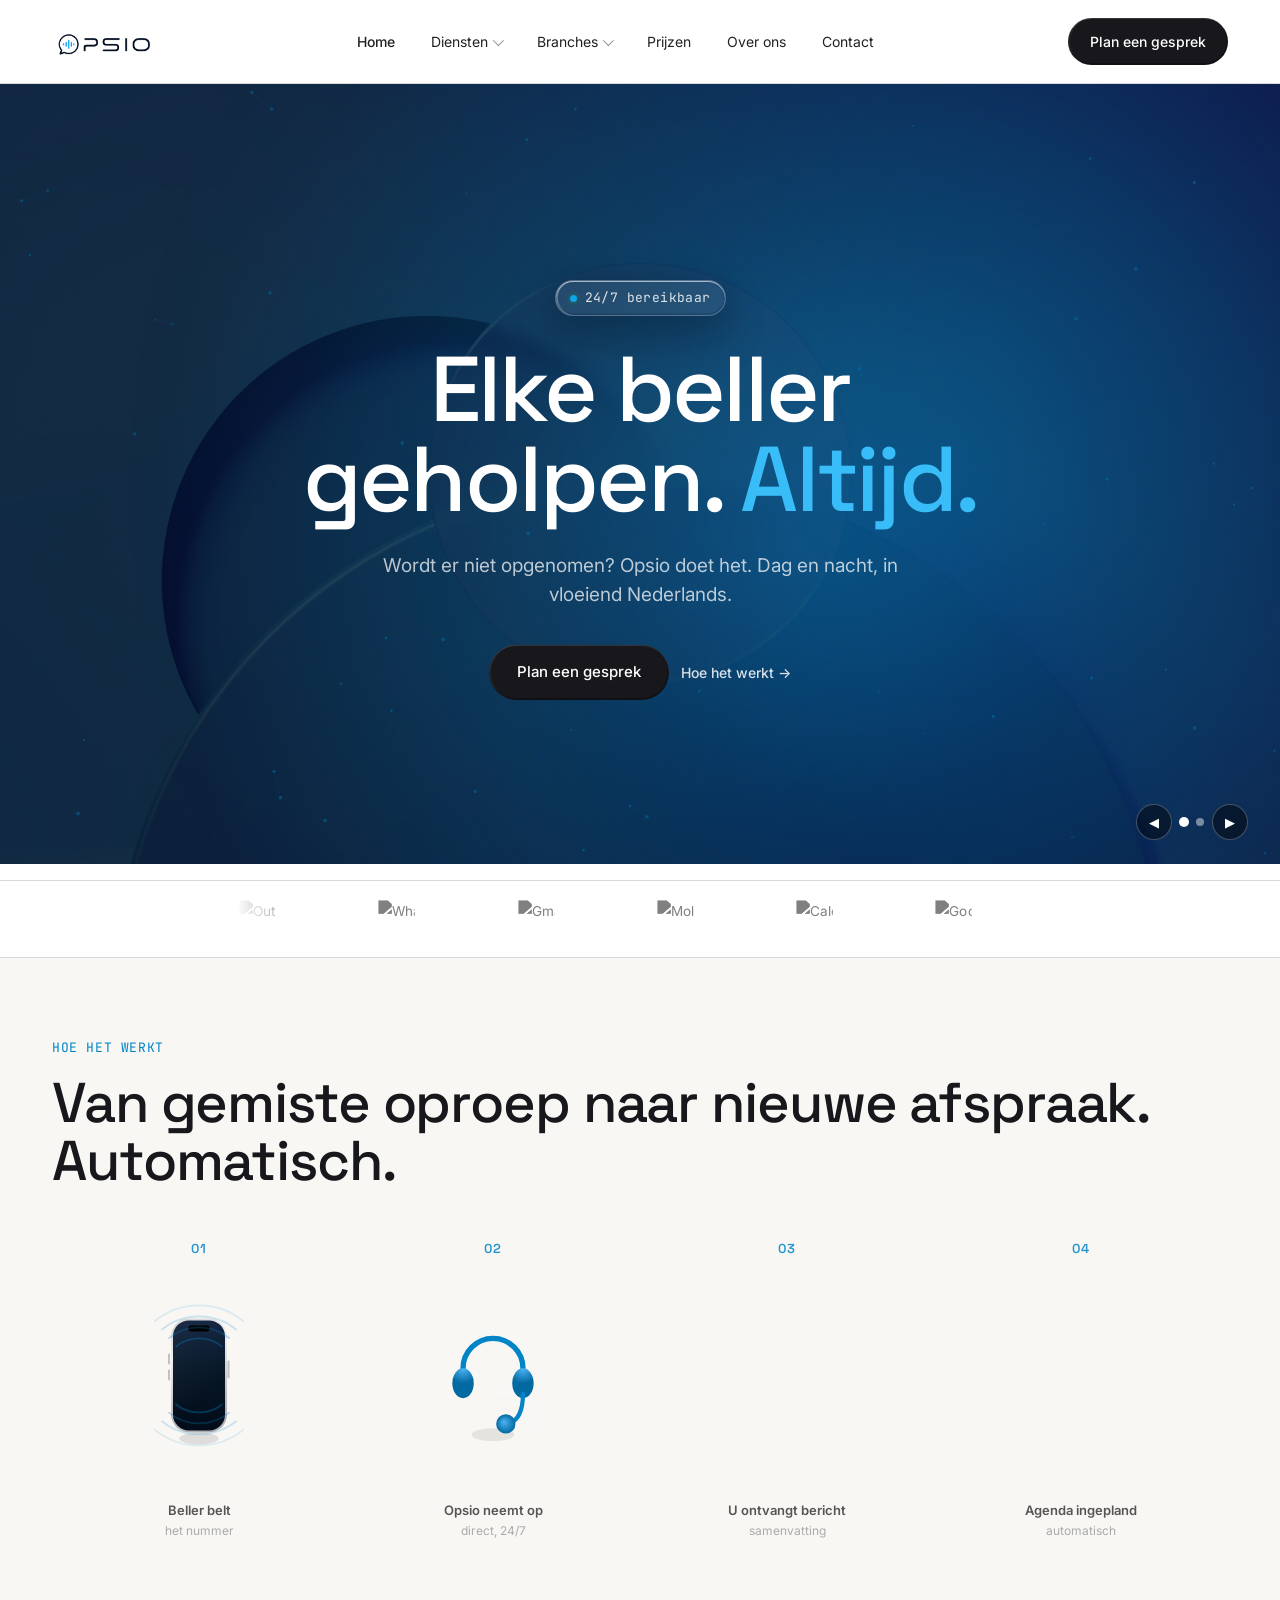
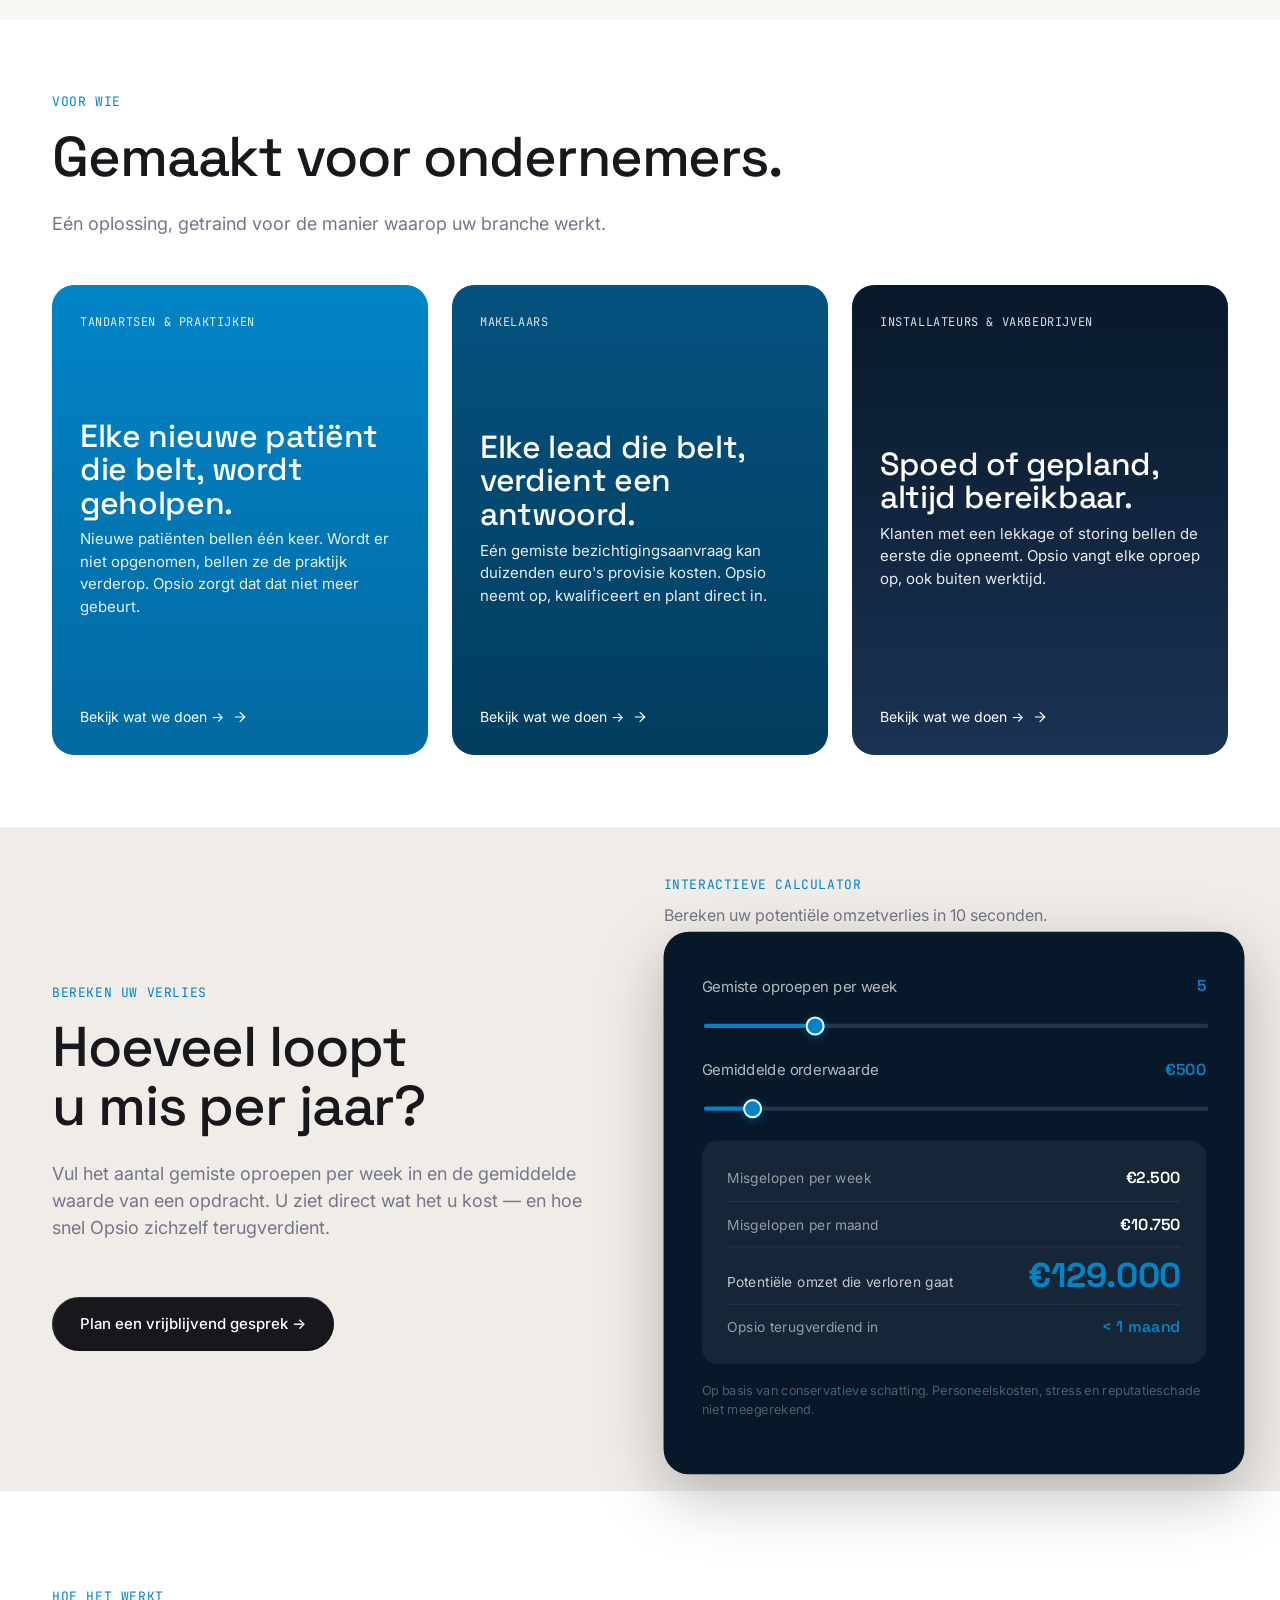
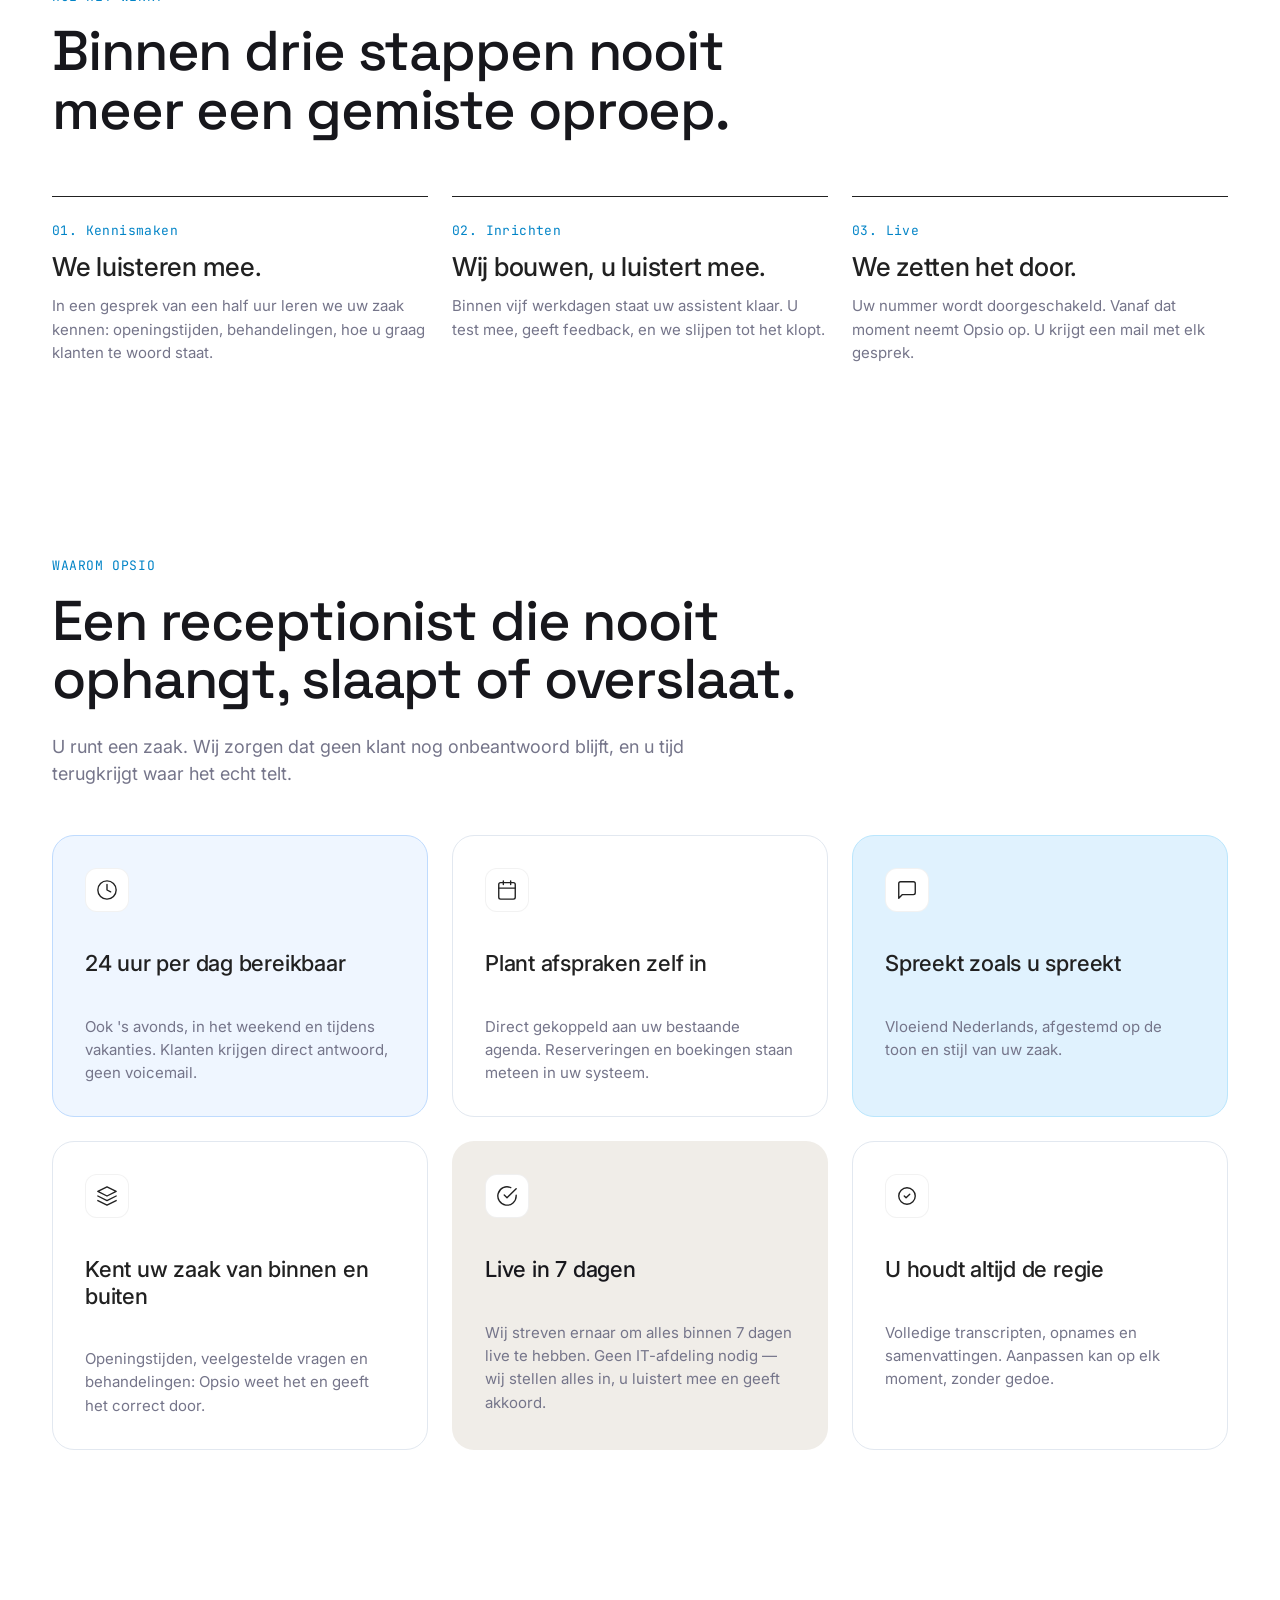
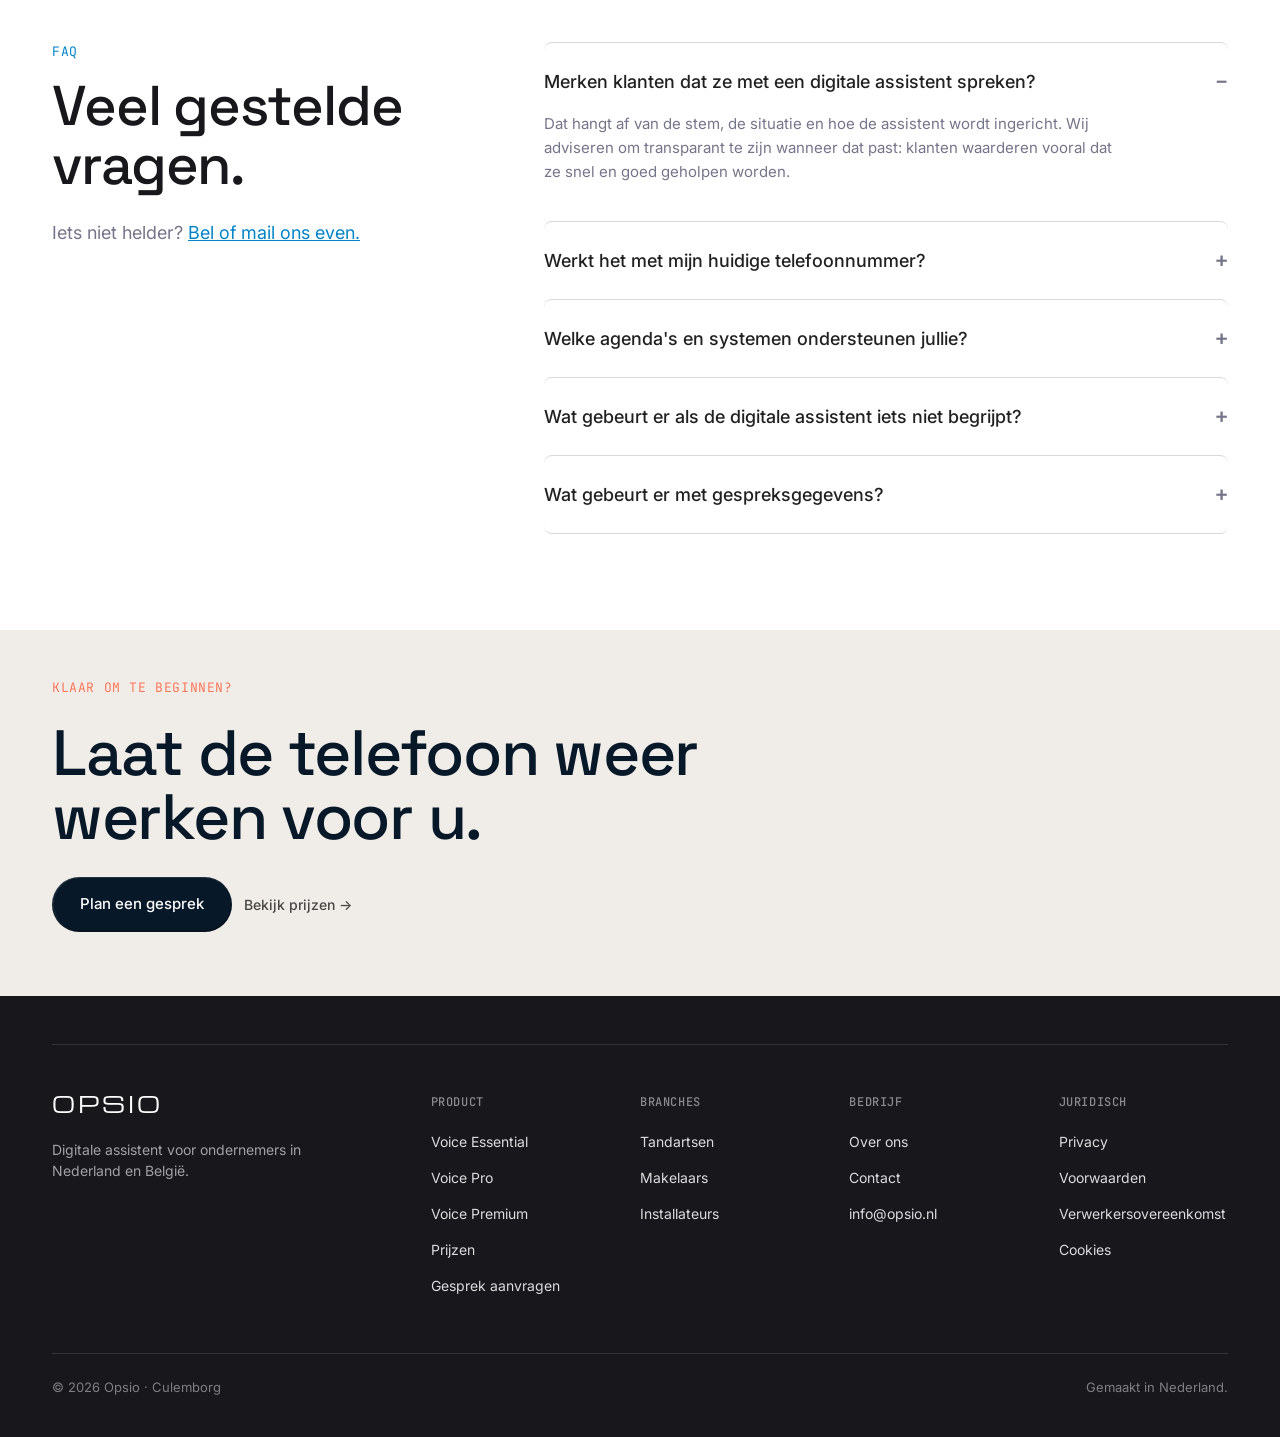
==== index.html @ 3c884862 "feat(legal): add voorwaarden.html and verwerkersovereenkomst.html, update footer links Co-Authored-B" ====
<!DOCTYPE html>
<html lang="nl">
<head>
<script type="text/javascript" src="https://embeds.iubenda.com/widgets/6dcb9b32-bc2f-4510-ac9d-03ba5b0737de.js"></script>
<meta charset="UTF-8" />
<meta name="viewport" content="width=device-width, initial-scale=1.0" />
<title>Opsio — Voice AI receptionist voor lokale ondernemers</title>
<meta name="description" content="Uw telefoon altijd beantwoord, ook als u er niet bij kunt. Opsio is de digitale receptionist voor drukke ondernemers in Nederland." />
<link rel="stylesheet" href="assets/site.css" />
<link rel="icon" href="assets/opsio_mark.svg" />

<style id="opsio-hero-band-fix">
.hero {
  padding: 0;
}

.hero .container {
  max-width: 100%;
  padding: 0;
}

.hero-card {
  position: relative;
  background-image: url('pexels-artyusufpatel-9330906.jpg');
  background-size: cover;
  background-position: center;
  border-radius: 0;
  min-height: calc(100vh - 120px);
  display: flex;
  flex-direction: column;
  align-items: center;
  justify-content: center;
}
.hero-card::before {
  content: '';
  position: absolute;
  inset: 0;
  background: rgba(5, 18, 35, 0.82);
  border-radius: inherit;
  z-index: 1;
}
.hero-card > *:not(canvas) {
  position: relative;
  z-index: 3;
}
#hero-wave-canvas {
  position: absolute;
  inset: 0;
  width: 100%;
  height: 100%;
  display: block;
  pointer-events: none;
  z-index: 2;
}
.hero-h1 span { color: #38BDF8; }

/* Tekst aanpassen voor donkere achtergrond */
.hero-h1 { color: #ffffff !important; }
.hero-sub { color: rgba(255,255,255,0.72) !important; }
.hero-pill { color: rgba(255,255,255,0.85) !important; border-color: rgba(255,255,255,0.2) !important; background: rgba(255,255,255,0.08) !important; }
.hero-pill::before { background: rgba(255,255,255,0.6) !important; }

.floating-icon {
  position: absolute;
  z-index: 2;
}

.phone-icon {
  left: 74px;
  top: 92px;
}

.floating-inner {
  position: relative;
  width: 88px;
  height: 88px;
  border-radius: 24px;
  background: rgba(255,255,255,0.78);
  backdrop-filter: blur(12px);
  -webkit-backdrop-filter: blur(12px);
  border: 1px solid rgba(255,255,255,0.62);
  box-shadow: 0 24px 60px rgba(20,121,246,0.12);
  display: flex;
  align-items: center;
  justify-content: center;
  color: #1479f6;
}

.floating-inner svg {
  width: 34px !important;
  height: 34px !important;
  min-width: 34px !important;
  min-height: 34px !important;
  max-width: 34px !important;
  max-height: 34px !important;
  display: block;
}

.floating-inner::before {
  content: '';
  position: absolute;
  width: 150px;
  height: 150px;
  border-radius: 999px;
  border: 1px solid rgba(255,255,255,0.25);
  z-index: -1;
}

.floating-badge {
  position: absolute;
  top: -8px;
  right: -8px;
  width: 28px;
  height: 28px;
  background: #1479f6;
  color: white;
  border-radius: 999px;
  font-size: 14px;
  display: flex;
  align-items: center;
  justify-content: center;
  font-weight: 600;
  z-index: 3;
}

.phone-missed-badge {
  background: linear-gradient(180deg, #ff6b6b 0%, #ff4d57 100%) !important;
  box-shadow: 0 6px 14px rgba(255, 90, 95, 0.35);
}

.floating-appointment {
  position: absolute;
  right: 64px;
  bottom: 80px;
  width: 216px;
  max-width: 216px;
  display: flex;
  align-items: center;
  gap: 10px;
  background: rgba(255,255,255,0.96);
  border: 1px solid rgba(255,255,255,0.8);
  box-shadow: 0 24px 60px rgba(20,121,246,0.12);
  border-radius: 18px;
  padding: 13px 16px;
  z-index: 2;
  text-align: left;
}

.appointment-icon {
  width: 20px;
  height: 20px;
  color: #1479f6;
  flex-shrink: 0;
}

.appointment-icon svg {
  width: 20px !important;
  height: 20px !important;
  min-width: 20px !important;
  min-height: 20px !important;
  max-width: 20px !important;
  max-height: 20px !important;
  display: block;
}

.floating-appointment strong {
  display: block;
  color: #1479f6;
  font-size: 13px;
}

.floating-appointment p {
  margin: 2px 0 0;
  color: #50627c;
  font-size: 11px;
}

.appointment-check {
  position: absolute;
  top: -8px;
  right: -8px;
  width: 22px;
  height: 22px;
  border-radius: 999px;
  background: #1479f6;
  color: white;
  display: flex;
  align-items: center;
  justify-content: center;
  font-size: 11px;
  font-weight: 700;
}

.moving-band-wrap {
  padding: 16px 0 0;
  overflow: hidden;
  background: #ffffff;
}

.moving-band {
  border-top: 1px solid var(--opsio-hairline);
  border-bottom: 1px solid var(--opsio-hairline);
  padding: 16.40625px 0;
  overflow: hidden;
  white-space: nowrap;
  background: #ffffff;
}

.moving-band-track {
  display: inline-flex;
  align-items: center;
  gap: 72px;
  padding: 0 36px;
}

.moving-band-track img {
  height: 43.2px;
  width: 43.2px;
  object-fit: contain;
  display: block;
  filter: brightness(0) invert(50%);
  transition: filter 200ms;
  flex-shrink: 0;
}

.moving-band-track img:hover {
  filter: brightness(0) invert(50%);
}

@media (max-width: 1200px) {
  .floating-appointment { display: none; }
}

@media (max-width: 960px) {
  .phone-icon { display: none; }
}

@media (min-width: 769px) {
  .moving-band-viewport {
    position: relative;
    width: calc(100% - 64px);
    max-width: 1176px;
    margin: 0 auto;
  }

  .moving-band-carousel {
    position: relative;
    width: min(100%, 808px);
    margin: 0 auto;
    overflow: hidden;
  }

  .moving-band-carousel::before,
  .moving-band-carousel::after {
    content: '';
    position: absolute;
    top: 0;
    bottom: 0;
    width: 72px;
    z-index: 2;
    pointer-events: none;
  }

  .moving-band-carousel::before {
    left: 0;
    background: linear-gradient(to right, #ffffff, rgba(255,255,255,0));
  }

  .moving-band-carousel::after {
    right: 0;
    background: linear-gradient(to left, #ffffff, rgba(255,255,255,0));
  }

  .moving-band-track {
    display: inline-flex;
    width: max-content;
    min-width: max-content;
    gap: 96px;
    padding: 0;
    will-change: transform;
  }

  .moving-band-track img {
    transform: scale(0.85);
    transform-origin: center;
  }
}

@media (max-width: 768px) {
  html,
  body {
    overflow-x: hidden;
    overflow-x: clip;
  }

  .moving-band-wrap {
    --integration-fade-width: 32px;
    position: relative;
    width: 100%;
    max-width: 100%;
    padding-top: 0;
  }

  .moving-band-wrap::before,
  .moving-band-wrap::after {
    content: '';
    position: absolute;
    top: 0;
    bottom: 0;
    width: var(--integration-fade-width);
    z-index: 2;
    pointer-events: none;
  }

  .moving-band-wrap::before {
    left: 0;
    background: linear-gradient(to right, #ffffff, rgba(255,255,255,0));
  }

  .moving-band-wrap::after {
    right: 0;
    background: linear-gradient(to left, #ffffff, rgba(255,255,255,0));
  }

  .moving-band {
    width: 100%;
    max-width: 100%;
    overflow-x: auto;
    overflow-y: hidden;
    scrollbar-width: none;
    -ms-overflow-style: none;
    -webkit-overflow-scrolling: touch;
    overscroll-behavior-inline: contain;
    touch-action: pan-x;
  }

  .moving-band-viewport {
    display: contents;
  }

  .moving-band-carousel {
    display: contents;
  }

  .moving-band::-webkit-scrollbar {
    display: none;
    width: 0;
    height: 0;
  }

  .moving-band-track {
    display: flex;
    width: max-content;
    min-width: max-content;
    animation: none;
    transform: none;
  }
}

@media (max-width: 479.98px) {
  .moving-band-wrap {
    --integration-fade-width: 24px;
  }
}

@media (prefers-reduced-motion: reduce) {
  .moving-band-track {
    transition: none !important;
    transform: none !important;
  }
}

@media (min-width: 769px) and (prefers-reduced-motion: reduce) {
  .moving-band-carousel {
    text-align: center;
  }

  .moving-band-track {
    position: relative;
    left: 50%;
    transform: translateX(-50%) !important;
    will-change: auto;
  }
}

/* ==== HOW IT WORKS PROCESS ==== */
.process-flow {
  position: relative;
  margin-top: 48px;
}

.process-scroll {
  position: relative;
}

.process-row {
  display: flex;
  position: relative;
  z-index: 1;
}

.process-step {
  flex: 1 1 0;
  min-width: 0;
  text-align: center;
}

.process-step canvas {
  width: 120px;
  height: 200px;
  margin: 10px auto 0;
}

.process-step-title {
  margin-top: 22px;
  color: #555;
  font-family: var(--font-body);
  font-size: 13px;
  font-weight: 600;
}

.process-step-subtitle {
  margin-top: 2px;
  color: #aaa;
  font-family: var(--font-body);
  font-size: 12px;
}

#proc-conn {
  position: absolute;
  inset: 0 auto auto 0;
  width: 100%;
  pointer-events: none;
  z-index: 0;
}

@media (max-width: 768px) {
  .process-flow {
    margin-top: 48px;
    margin-right: calc(50% - 50vw);
    margin-left: calc(50% - 50vw);
  }

  .process-scroll {
    overflow-x: auto;
    overflow-y: hidden;
    scrollbar-width: none;
    -ms-overflow-style: none;
    -webkit-overflow-scrolling: touch;
    overscroll-behavior-inline: contain;
    touch-action: pan-x;
  }

  .process-scroll::-webkit-scrollbar {
    display: none;
    width: 0;
    height: 0;
  }

  .process-flow::after {
    content: '';
    position: absolute;
    top: 0;
    right: 0;
    bottom: 0;
    width: 32px;
    z-index: 3;
    pointer-events: none;
    background: linear-gradient(to left, #f8f7f4, rgba(248,247,244,0));
  }

  .process-row {
    width: max-content;
    min-width: max-content;
    padding-right: 32px;
  }

  .process-step {
    flex: 0 0 calc(100vw / 3.25);
    min-width: calc(100vw / 3.25);
  }

  #proc-conn {
    width: calc(400vw / 3.25);
  }
}

.process-step-num {
  font-family: var(--font-display);
  font-size: 13px;
  font-weight: 600;
  letter-spacing: 0.08em;
  color: #0284C7;
  text-align: center;
  margin-bottom: 4px;
  opacity: 0.85;
}

/* ==== HERO DEMO PILL ==== */
.hero-demo-pill {
  display: inline-flex;
  align-items: center;
  gap: 10px;
  background: transparent;
  border: none;
  color: rgba(255,255,255,0.95);
  padding: 0;
  font-size: 14px;
  font-family: var(--font-body);
  cursor: pointer;
  transition: opacity 180ms;
  text-decoration: none;
  white-space: nowrap;
}
.hero-demo-pill:hover { opacity: 0.84; }
.hero-demo-pill-icon {
  display: inline-flex;
  align-items: center;
  justify-content: center;
  width: 28px;
  height: 28px;
  background: #0284C7;
  border-radius: 50%;
  flex-shrink: 0;
}
.hero-demo-orb {
  display: inline-flex;
  align-items: center;
  justify-content: center;
  width: 38px;
  height: 38px;
  background: rgba(255,255,255,0.18);
  border: 1px solid rgba(255,255,255,0.26);
  color: #ffffff;
  border-radius: 50%;
  cursor: pointer;
  transition: background 180ms, transform 180ms;
  flex-shrink: 0;
}
.hero-demo-orb:hover { background: rgba(255,255,255,0.26); transform: scale(1.08); }

.hero-demo-section {
  width: max-content;
  max-width: calc(100% - 44px);
  margin: 24px auto 0;
  background: #0284C7;
  border-radius: 999px;
  padding: 4px 5px 4px 16px;
  box-shadow:
    0 8px 32px 0 rgba(7, 24, 41, 0.16),
    0 16px 36px -16px rgba(2, 132, 199, 0.48);
  white-space: nowrap;
}

.hero-demo-section-inner {
  display: inline-flex;
  align-items: center;
  justify-content: center;
  gap: 6px;
}

.hero-demo-bar {
  margin: 32px -32px -56px;
  position: relative;
  z-index: 2;
}
.hero-demo-bar-inner {
  display: flex;
  align-items: center;
  justify-content: center;
  gap: 24px;
  padding: 18px 32px;
  background: rgba(255,255,255,0.08);
  border-top: 1px solid rgba(255,255,255,0.15);
}
.hero-demo-bar-left {
  display: flex;
  align-items: center;
  gap: 16px;
}
.hero-demo-bar-badge {
  display: inline-flex;
  align-items: center;
  gap: 6px;
  font-family: var(--font-mono);
  font-size: 11px;
  letter-spacing: 0.6px;
  text-transform: uppercase;
  color: #7DD3FC;
  white-space: nowrap;
  padding-right: 16px;
  border-right: 1px solid rgba(255,255,255,0.15);
}
.hero-demo-dot {
  width: 7px;
  height: 7px;
  border-radius: 50%;
  background: #0EA5E9;
  display: inline-block;
  flex-shrink: 0;
  animation: pulse 1.6s ease-out infinite;
}
.hero-demo-bar-title {
  font-size: 15px;
  font-weight: 500;
  color: rgba(255,255,255,0.95);
}
.hero-demo-bar-sub {
  font-size: 13px;
  color: rgba(255,255,255,0.5);
  margin-top: 2px;
}
.hero-demo-bar-btn {
  display: inline-flex;
  align-items: center;
  justify-content: center;
  width: 44px;
  height: 44px;
  background: #0284C7;
  color: #fff;
  border: none;
  border-radius: 50%;
  cursor: pointer;
  transition: background 180ms, transform 180ms;
  flex-shrink: 0;
}
.hero-demo-bar-btn:hover { background: #0369A1; transform: scale(1.08); }
@media (max-width: 680px) {
  .hero-demo-section { white-space: normal; }
  .hero-demo-section-inner { max-width: 100%; }
  .hero-demo-pill { white-space: normal; text-align: left; }
  .hero-demo-bar { margin: 24px -22px -40px; }
  .hero-demo-bar-inner { flex-direction: column; align-items: flex-start; gap: 14px; padding: 16px 22px; }
  .hero-demo-bar-btn { width: 100%; justify-content: center; }
  .hero-demo-bar-badge { display: none; }
}

/* ==== HERO CAROUSEL ==== */
.hero-slides {
  position: relative;
  height: calc(100vh - 120px);
  overflow: hidden;
}

.hero-slide {
  position: absolute;
  inset: 0;
  opacity: 0;
  transition: opacity 0.6s ease;
  pointer-events: none;
}

.hero-slide--active {
  opacity: 1;
  pointer-events: auto;
}

.hero-slide .hero-card {
  height: 100%;
}

.hero-slide video {
  position: absolute;
  inset: 0;
  width: 100%;
  height: 100%;
  object-fit: cover;
  display: block;
}

.hero-video-controls {
  position: absolute;
  bottom: 72px;
  right: 32px;
  display: flex;
  gap: 8px;
  z-index: 10;
}

.hero-video-btn {
  display: flex;
  align-items: center;
  justify-content: center;
  width: 40px;
  height: 40px;
  background: rgba(0,0,0,0.5);
  border: 1px solid rgba(255,255,255,0.25);
  border-radius: 50%;
  color: #fff;
  cursor: pointer;
  transition: background 180ms;
}

.hero-video-btn:hover { background: rgba(0,0,0,0.75); }

.hero-carousel-nav {
  position: absolute;
  bottom: 24px;
  right: 32px;
  display: flex;
  align-items: center;
  gap: 8px;
  z-index: 20;
}

.hero-carousel-arrow {
  display: flex;
  align-items: center;
  justify-content: center;
  width: 36px;
  height: 36px;
  background: rgba(0,0,0,0.45);
  border: 1px solid rgba(255,255,255,0.25);
  border-radius: 50%;
  color: #fff;
  cursor: pointer;
  font-size: 13px;
  line-height: 1;
  transition: background 180ms;
}

.hero-carousel-arrow:hover { background: rgba(0,0,0,0.7); }

.hero-dot {
  width: 8px;
  height: 8px;
  border-radius: 50%;
  background: rgba(255,255,255,0.45);
  cursor: pointer;
  transition: background 300ms, transform 300ms;
}

.hero-dot--active {
  background: #fff;
  transform: scale(1.25);
}

</style>

<style id="opsio-mobile-opt">
/* ============================================================
   Mobile optimisations — index.html only
   ============================================================ */

/* === 1. Hero carousel: stable on mobile (no auto-advance; nav visible for manual access) === */
@media (max-width: 768px) {
  .hero-slides {
    height: auto;
    min-height: calc(100svh - 64px);
    min-height: calc(100vh - 64px);
  }
  .hero-slide .hero-card {
    height: auto;
    min-height: calc(100svh - 64px);
    min-height: calc(100vh - 64px);
  }
}

/* === 2. Steps section: vertical timeline on mobile === */
@media (max-width: 768px) {
  .steps { gap: 0; margin-top: 36px !important; }
  .step {
    border-top: none;
    padding: 0 0 28px 20px;
    border-left: 2px solid #E2E8F0;
    position: relative;
    gap: 8px;
  }
  .step:last-child { padding-bottom: 0; border-left-color: transparent; }
  .step::before {
    content: '';
    position: absolute;
    left: -5px;
    top: 3px;
    width: 8px;
    height: 8px;
    border-radius: 50%;
    background: #0284C7;
    box-shadow: 0 0 0 3px rgba(2,132,199,0.18);
  }
  .step-title { font-size: 20px; }
  .step-body { font-size: 14px; }
}

/* === 5. ROI calculator: remove scale, fix overflow, larger touch targets, prominent result === */
@media (max-width: 768px) {
  .roi-card {
    transform: none !important;
    width: 100% !important;
    padding: 28px 20px !important;
  }
  /* Result container: extra padding so result row breathes */
  .roi-output { padding: 20px 18px; }
  /* Big result row: stack label above value, full-width, visually prominent */
  .roi-out-row.roi-big {
    flex-direction: column;
    align-items: flex-start;
    gap: 2px;
    padding: 14px 0 12px;
    border-top: 1px solid rgba(255,255,255,0.10);
    border-bottom: 1px solid rgba(255,255,255,0.10) !important;
  }
  .roi-out-row.roi-big .roi-out-lbl {
    font-size: 11px !important;
    letter-spacing: 0.4px;
    text-transform: uppercase;
    color: rgba(255,255,255,0.45) !important;
  }
  .roi-out-row.roi-big .roi-out-val {
    white-space: normal !important;
    word-break: break-word;
    font-size: clamp(30px, 9vw, 40px) !important;
    line-height: 1.0;
    color: #38BDF8 !important;
  }
  .roi-out-lbl { font-size: 12px; }
  /* 44px touch area on slider via padding */
  .roi-range {
    height: 6px;
    padding: 19px 0;
    box-sizing: content-box;
    -webkit-box-sizing: content-box;
    margin-bottom: 4px;
    background-clip: content-box;
    -webkit-background-clip: content-box;
  }
  .roi-range::-webkit-slider-thumb {
    width: 28px !important;
    height: 28px !important;
  }
  .roi-range::-moz-range-thumb {
    width: 28px !important;
    height: 28px !important;
  }
  .roi-interactive-intro { width: 100% !important; margin-left: 0 !important; }
}

/* === 6. Feature cards: collapse last 3 on mobile === */
@media (max-width: 768px) {
  .feature--extra { display: none; }
  .feature--extra.visible { display: flex; }
  .features-toggle-btn {
    display: flex;
    align-items: center;
    justify-content: center;
    gap: 6px;
    width: 100%;
    margin-top: 16px;
    min-height: 48px;
    padding: 14px 20px;
    background: transparent;
    border: 1px solid var(--opsio-hairline);
    border-radius: 12px;
    font-family: var(--font-body);
    font-size: 15px;
    font-weight: 500;
    color: var(--opsio-ink);
    cursor: pointer;
    transition: background 180ms, border-color 180ms, color 180ms;
  }
  .features-toggle-btn:hover { background: #F0F9FF; border-color: #0284C7; color: #0284C7; }
  .features-toggle-icon { transition: transform 240ms; }
  .features-toggle-btn.open .features-toggle-icon { transform: rotate(180deg); }
}
@media (min-width: 769px) {
  .feature--extra { display: flex !important; }
  .features-toggle-btn { display: none !important; }
}

/* === 7. Industry cards: compact on mobile === */
@media (max-width: 768px) {
  .industry { aspect-ratio: auto; min-height: 0; padding: 24px; }
  .industry-h { font-size: 22px; margin-bottom: 6px; }
  .industry-b { font-size: 14px; }
}

/* === 8. Integrations label (mobile-only) === */
.integrations-label { display: none; }
@media (max-width: 768px) {
  .integrations-label {
    display: block;
    text-align: center;
    font-family: var(--font-mono);
    font-size: 11px;
    letter-spacing: 0.5px;
    text-transform: uppercase;
    color: var(--opsio-slate);
    padding: 14px 20px 0;
    background: #fff;
  }
}

/* === 10. Mobile CTA after ROI === */
.roi-mobile-cta { display: none; }
@media (max-width: 768px) {
  .roi-mobile-cta {
    display: block;
    text-align: center;
    margin-top: 28px;
  }
  .roi-mobile-cta .btn { width: 100%; justify-content: center; }
}

/* === 11. Navigation at 360–390px === */
@media (max-width: 390px) {
  .nav { padding: 12px 16px; gap: 10px; }
  .brand-mark { width: 88px; }
  .nav-cta .btn-primary { padding: 10px 14px; font-size: 13px; }
  .nav-toggle { padding: 6px 8px; }
}

/* === 12. General mobile section spacing === */
@media (max-width: 768px) {
  .section { padding: 48px 0; }
  .section.tight { padding: 40px 0; }
  .section-title { font-size: clamp(26px, 7vw, 40px); }
  .section-lead { font-size: 16px; margin-bottom: 28px; }
  .container { padding: 0 18px; }
}

/* === 13. Accessible focus styles === */
:focus-visible {
  outline: 2px solid #0284C7;
  outline-offset: 2px;
  border-radius: 4px;
}

/* === 14. Reduce decorative animation on mobile === */
@media (max-width: 768px) {
  .will-reveal {
    opacity: 1 !important;
    transform: none !important;
    transition: none !important;
  }
}
</style>

<script src="https://unpkg.com/@elevenlabs/convai-widget-embed" async type="text/javascript"></script>

</head>
<body>

<header class="nav-wrap">
  <nav class="nav">
    <a href="index.html" class="brand">
      <span class="brand-mark"></span>
      <span>Opsio</span>
    </a>
    <div class="nav-menu">
      <a href="index.html" class="active">Home</a>
      <div class="nav-dropdown">
        <button class="nav-dropdown-trigger">Diensten</button>
        <div class="nav-dropdown-menu">
          <a href="essential.html" class="nav-dropdown-item">Voice Essential</a>
          <a href="pro.html" class="nav-dropdown-item">Voice Pro</a>
          <a href="premium.html" class="nav-dropdown-item">Voice Premium</a>
        </div>
      </div>
      <div class="nav-dropdown">
        <button class="nav-dropdown-trigger">Branches</button>
        <div class="nav-dropdown-menu">
          <a href="tandartsen.html" class="nav-dropdown-item">Tandartsen &amp; praktijken</a>
          <a href="makelaars.html" class="nav-dropdown-item">Makelaars</a>
          <a href="installateurs.html" class="nav-dropdown-item">Installateurs &amp; vakbedrijven</a>
        </div>
      </div>
      <a href="prijzen.html">Prijzen</a>
      <a href="over-ons.html">Over ons</a>
      <a href="contact.html">Contact</a>
    </div>
    <div class="nav-cta">
      <a href="contact.html" class="btn btn-primary">Plan een gesprek</a>
      <button class="nav-toggle" data-nav-toggle aria-label="Menu"><span></span><span></span><span></span></button>
    </div>
  </nav>
</header>

<main>

<section class="hero">
  <div class="container">
    <div class="hero-slides">

      <div class="hero-slide hero-slide--active">
        <div class="hero-card">
          <canvas id="hero-wave-canvas"></canvas>

          <a href="#waarom" class="hero-pill">
            <span class="dot"></span>
            24/7 bereikbaar
          </a>
          <h1 class="hero-h1">
            Elke beller<br />
            geholpen. <span>Altijd.</span>
          </h1>
          <p class="hero-sub">
            Wordt er niet opgenomen? Opsio doet het. Dag en nacht, in vloeiend Nederlands.
          </p>
          <div class="hero-actions">
            <a href="contact.html" class="btn btn-primary btn-lg">Plan een gesprek</a>
            <a href="#waarom" class="btn btn-ghost" style="color: rgba(255,255,255,0.85); border-color: rgba(255,255,255,0.2);">Hoe het werkt &rarr;</a>
          </div>
        </div>
      </div>

      <div class="hero-slide">
        <video id="hero-vid" muted playsinline>
          <source src="assets/video/Opsio_nl_Ad.mp4" type="video/mp4">
        </video>
        <div class="hero-video-controls">
          <button class="hero-video-btn" id="hero-vid-play" aria-label="Play/pause">
            <svg viewBox="0 0 24 24" fill="currentColor" width="18" height="18"><rect x="6" y="4" width="4" height="16"/><rect x="14" y="4" width="4" height="16"/></svg>
          </button>
          <button class="hero-video-btn" id="hero-vid-mute" aria-label="Geluid aan/uit">
            <svg viewBox="0 0 24 24" fill="currentColor" width="18" height="18"><path d="M16.5 12A4.5 4.5 0 0 0 14 7.97v2.21l2.45 2.45c.03-.2.05-.41.05-.63zm2.5 0c0 .94-.2 1.82-.54 2.64l1.51 1.51A8.796 8.796 0 0 0 21 12c0-4.28-3-7.86-7-8.77v2.06c2.89.86 5 3.54 5 6.71zM4.27 3L3 4.27 7.73 9H3v6h4l5 5v-6.73l4.25 4.25c-.67.52-1.42.93-2.25 1.18v2.06A8.99 8.99 0 0 0 17.73 18l1.99 2L21 18.73 4.27 3zM12 4L9.91 6.09 12 8.18V4z"/></svg>
          </button>
        </div>
      </div>

      <div class="hero-carousel-nav">
        <button class="hero-carousel-arrow" id="hero-prev" aria-label="Vorige slide">&#9664;</button>
        <span class="hero-dot hero-dot--active" data-slide="0"></span>
        <span class="hero-dot" data-slide="1"></span>
        <button class="hero-carousel-arrow" id="hero-next" aria-label="Volgende slide">&#9654;</button>
      </div>

    </div>
  </div>
</section>


<p class="integrations-label">Werkt met uw bestaande tools</p>
<section class="moving-band-wrap" aria-label="Integraties">
  <div class="moving-band">
    <div class="moving-band-viewport">
      <div class="moving-band-carousel">
        <div class="moving-band-track" id="logo-track"></div>
      </div>
    </div>
  </div>
</section>

<section class="process-section" style="padding: 80px 0; background: #f8f7f4; position: relative; overflow: hidden;">
  <div class="container">
    <div class="section-eyebrow">Hoe het werkt</div>
    <h2 class="section-title">Van gemiste oproep naar nieuwe afspraak.<br>Automatisch.</h2>
    <div class="process-flow">
      <div class="process-scroll">
        <canvas id="proc-conn"></canvas>
        <div class="process-row">
          <div class="process-step">
            <div class="process-step-num">01</div>
            <canvas id="proc-c1" width="120" height="200"></canvas>
            <div class="process-step-title">Beller belt</div>
            <div class="process-step-subtitle">het nummer</div>
          </div>
          <div class="process-step">
            <div class="process-step-num">02</div>
            <canvas id="proc-c2" width="120" height="200"></canvas>
            <div class="process-step-title">Opsio neemt op</div>
            <div class="process-step-subtitle">direct, 24/7</div>
          </div>
          <div class="process-step">
            <div class="process-step-num">03</div>
            <canvas id="proc-c3" width="120" height="200"></canvas>
            <div class="process-step-title">U ontvangt bericht</div>
            <div class="process-step-subtitle">samenvatting</div>
          </div>
          <div class="process-step">
            <div class="process-step-num">04</div>
            <canvas id="proc-c4" width="120" height="200"></canvas>
            <div class="process-step-title">Agenda ingepland</div>
            <div class="process-step-subtitle">automatisch</div>
          </div>
        </div>
      </div>
    </div>
  </div>
</section>

<script>
(function() {
  if (window.matchMedia('(prefers-reduced-motion: reduce)').matches) return;
  var dpr = window.devicePixelRatio || 1;
  function setupHD(id) {
    var c = document.getElementById(id);
    if (!c) return null;
    var w = c.offsetWidth, h = c.offsetHeight;
    c.width = w*dpr; c.height = h*dpr;
    var ctx = c.getContext('2d');
    ctx.scale(dpr, dpr);
    return { ctx:ctx, w:w, h:h };
  }

  function easeOutBack(t) { var c=1.70158; return 1+(c+1)*Math.pow(t-1,3)+c*Math.pow(t-1,2); }
  function easeInOut(t) { return t<0.5?2*t*t:-1+(4-2*t)*t; }
  function clamp(v,a,b) { return Math.max(a,Math.min(b,v)); }

  var CYCLE = 5000;
  var iconTimes  = [0, 800, 1600, 2400];
  var arrowTimes = [400, 1200, 2000];
  var arrowDur   = 500;

  function drawIphone(ctx, w, h, t, floatY) {
    ctx.clearRect(0,0,w,h);
    var cx=w/2, cy=h/2+floatY, ph=110, pw=52, r=16, bezel=2;
    ctx.beginPath(); ctx.ellipse(cx, cy+ph/2+8, pw*0.38, 6, 0, 0, Math.PI*2);
    ctx.fillStyle='rgba(0,0,0,0.10)'; ctx.fill();
    ctx.beginPath(); ctx.roundRect(cx-pw/2-bezel, cy-ph/2-bezel, pw+bezel*2, ph+bezel*2, r+bezel);
    var frame=ctx.createLinearGradient(cx-pw/2, cy-ph/2, cx+pw/2, cy+ph/2);
    frame.addColorStop(0,'#d4d4d8'); frame.addColorStop(0.3,'#f0f0f2'); frame.addColorStop(0.7,'#c0c0c4'); frame.addColorStop(1,'#a8a8ac');
    ctx.fillStyle=frame; ctx.fill();
    ctx.beginPath(); ctx.roundRect(cx-pw/2, cy-ph/2, pw, ph, r);
    var screen=ctx.createLinearGradient(cx, cy-ph/2, cx, cy+ph/2);
    screen.addColorStop(0,'#0d1f3c'); screen.addColorStop(0.4,'#071829'); screen.addColorStop(1,'#030c18');
    ctx.fillStyle=screen; ctx.fill();
    var shimmer=ctx.createLinearGradient(cx-pw/2, cy-ph/2, cx+pw/2, cy);
    shimmer.addColorStop(0,'rgba(255,255,255,0.06)'); shimmer.addColorStop(1,'rgba(255,255,255,0)');
    ctx.beginPath(); ctx.roundRect(cx-pw/2, cy-ph/2, pw, ph, r); ctx.fillStyle=shimmer; ctx.fill();
    var diW=20+Math.sin(t*5)*2;
    ctx.beginPath(); ctx.roundRect(cx-diW/2, cy-ph/2+5, diW, 6, 3); ctx.fillStyle='#000'; ctx.fill();
    var wa=(Math.sin(t*4)+1)/2;
    for (var i=1; i<=4; i++) {
      var alpha=wa*(0.55-i*0.10);
      ctx.beginPath(); ctx.arc(cx, cy, pw/2+i*11, -Math.PI*0.72, -Math.PI*0.28);
      ctx.strokeStyle='rgba(2,132,199,'+alpha+')'; ctx.lineWidth=1.8; ctx.stroke();
      ctx.beginPath(); ctx.arc(cx, cy, pw/2+i*11, Math.PI*0.28, Math.PI*0.72);
      ctx.strokeStyle='rgba(2,132,199,'+alpha+')'; ctx.stroke();
    }
    [cy-22, cy-6].forEach(function(by) {
      ctx.beginPath(); ctx.roundRect(cx-pw/2-bezel-3, by, 2, 11, 1); ctx.fillStyle='#c0c0c4'; ctx.fill();
    });
    ctx.beginPath(); ctx.roundRect(cx+pw/2+bezel+0.5, cy-15, 2, 18, 1); ctx.fillStyle='#c0c0c4'; ctx.fill();
  }

  function drawHeadset(ctx, w, h, t, floatY) {
    ctx.clearRect(0,0,w,h);
    var cx=w/2, cy=h/2+floatY+8;

    ctx.beginPath();
    ctx.ellipse(cx, cy+52, 20, 6, 0, 0, Math.PI*2);
    ctx.fillStyle='rgba(0,0,0,0.08)'; ctx.fill();

    ctx.beginPath();
    ctx.arc(cx, cy-10, 28, Math.PI, 0, false);
    ctx.strokeStyle='#0284C7'; ctx.lineWidth=5; ctx.lineCap='round'; ctx.stroke();

    var lg = ctx.createRadialGradient(cx-28, cy-10, 0, cx-28, cy-10, 14);
    lg.addColorStop(0,'#4eb5f7'); lg.addColorStop(1,'#0369a1');
    ctx.beginPath(); ctx.ellipse(cx-28, cy+4, 10, 14, 0, 0, Math.PI*2);
    ctx.fillStyle=lg; ctx.fill();

    var rg = ctx.createRadialGradient(cx+28, cy-10, 0, cx+28, cy-10, 14);
    rg.addColorStop(0,'#4eb5f7'); rg.addColorStop(1,'#0369a1');
    ctx.beginPath(); ctx.ellipse(cx+28, cy+4, 10, 14, 0, 0, Math.PI*2);
    ctx.fillStyle=rg; ctx.fill();

    ctx.beginPath();
    ctx.moveTo(cx+28, cy+14);
    ctx.quadraticCurveTo(cx+28, cy+38, cx+14, cy+42);
    ctx.strokeStyle='#0284C7'; ctx.lineWidth=4; ctx.lineCap='round'; ctx.stroke();

    var mg = ctx.createRadialGradient(cx+10, cy+40, 0, cx+12, cy+42, 9);
    mg.addColorStop(0,'#4eb5f7'); mg.addColorStop(1,'#0369a1');
    ctx.beginPath(); ctx.arc(cx+12, cy+42, 9, 0, Math.PI*2);
    ctx.fillStyle=mg; ctx.fill();

    var active=(Math.sin(t*3)+1)/2;
    for (var j=1; j<=3; j++) {
      var a=active*(0.5-j*0.1);
      ctx.beginPath();
      ctx.arc(cx+12, cy+42, j*10+4, -Math.PI*0.6, Math.PI*0.1);
      ctx.strokeStyle='rgba(2,132,199,'+a+')'; ctx.lineWidth=1.8; ctx.stroke();
    }
  }

  function drawBubble(ctx, w, h, t, floatY) {
    ctx.clearRect(0,0,w,h);
    var cx=w/2, cy=h/2+floatY-8, bw=90, bh=65, br=14;
    ctx.beginPath(); ctx.ellipse(cx, cy+bh/2+14, bw*0.32, 6, 0, 0, Math.PI*2); ctx.fillStyle='rgba(0,0,0,0.08)'; ctx.fill();
    ctx.beginPath(); ctx.roundRect(cx-bw/2, cy-bh/2, bw, bh, br); ctx.fillStyle='#fff'; ctx.shadowColor='rgba(0,0,0,0.10)'; ctx.shadowBlur=14; ctx.fill(); ctx.shadowBlur=0;
    ctx.beginPath(); ctx.roundRect(cx-bw/2, cy-bh/2, bw, bh, br); ctx.strokeStyle='#e2e8f0'; ctx.lineWidth=1.5; ctx.stroke();
    ctx.beginPath(); ctx.moveTo(cx-bw/2+12, cy+bh/2); ctx.lineTo(cx-bw/2-4, cy+bh/2+14); ctx.lineTo(cx-bw/2+24, cy+bh/2); ctx.fillStyle='#fff'; ctx.fill();
    ctx.beginPath(); ctx.moveTo(cx-bw/2+12, cy+bh/2+1); ctx.lineTo(cx-bw/2-4, cy+bh/2+14); ctx.lineTo(cx-bw/2+24, cy+bh/2+1); ctx.strokeStyle='#e2e8f0'; ctx.lineWidth=1.5; ctx.stroke();
    var progress=(Math.sin(t*0.8)+1)/2;
    [{w:54,c:'#0284C7'},{w:72,c:'#e2e8f0'},{w:44,c:'#e2e8f0'}].forEach(function(l,i) {
      var lw=i===0?l.w:l.w*(0.4+progress*0.6);
      ctx.beginPath(); ctx.roundRect(cx-bw/2+10, cy-bh/2+12+i*15, lw, 6, 3); ctx.fillStyle=l.c; ctx.fill();
    });
    ctx.beginPath(); ctx.moveTo(cx+bw/2-20, cy+bh/2-8); ctx.lineTo(cx+bw/2-14, cy+bh/2-2); ctx.lineTo(cx+bw/2-7, cy+bh/2-11);
    ctx.strokeStyle='#0284C7'; ctx.lineWidth=2; ctx.lineCap='round'; ctx.lineJoin='round'; ctx.stroke();
  }

  function drawCalendar(ctx, w, h, t, floatY) {
    ctx.clearRect(0,0,w,h);
    var cx=w/2, cy=h/2+floatY-4, cw=88, ch=82, cr=11;
    ctx.beginPath(); ctx.ellipse(cx, cy+ch/2+9, cw*0.32, 5, 0, 0, Math.PI*2); ctx.fillStyle='rgba(0,0,0,0.08)'; ctx.fill();
    ctx.beginPath(); ctx.roundRect(cx-cw/2, cy-ch/2, cw, ch, cr); ctx.fillStyle='#fff'; ctx.shadowColor='rgba(0,0,0,0.10)'; ctx.shadowBlur=12; ctx.fill(); ctx.shadowBlur=0;
    ctx.beginPath(); ctx.roundRect(cx-cw/2, cy-ch/2, cw, ch, cr); ctx.strokeStyle='#e2e8f0'; ctx.lineWidth=1.5; ctx.stroke();
    ctx.beginPath(); ctx.roundRect(cx-cw/2, cy-ch/2, cw, 24, [cr,cr,0,0]); ctx.fillStyle='#0284C7'; ctx.fill();
    ctx.fillStyle='#fff'; ctx.font='bold 10px sans-serif'; ctx.textAlign='center'; ctx.fillText('JUNI 2026', cx, cy-ch/2+15);
    [-20,20].forEach(function(rx) { ctx.beginPath(); ctx.moveTo(cx+rx, cy-ch/2-3); ctx.lineTo(cx+rx, cy-ch/2+5); ctx.strokeStyle='rgba(255,255,255,0.7)'; ctx.lineWidth=2; ctx.lineCap='round'; ctx.stroke(); });
    var gx=cx-cw/2+9, gy=cy-ch/2+30, gw=(cw-18)/4, gh=(ch-36)/2;
    for (var row=0;row<2;row++) {
      for (var col=0;col<4;col++) {
        var isH=row===0&&col===1, dx=gx+col*gw+gw/2, dy=gy+row*gh+gh/2;
        ctx.beginPath(); ctx.arc(dx, dy, isH?9:6, 0, Math.PI*2); ctx.fillStyle=isH?'#0284C7':'#f0f4f8'; ctx.fill();
        if (isH) {
          ctx.beginPath(); ctx.arc(dx, dy, 9*(1+Math.sin(t*3)*0.15), 0, Math.PI*2); ctx.strokeStyle='rgba(2,132,199,0.3)'; ctx.lineWidth=2; ctx.stroke();
          ctx.beginPath(); ctx.moveTo(dx-3.5,dy); ctx.lineTo(dx-1,dy+2.5); ctx.lineTo(dx+4,dy-3.5); ctx.strokeStyle='#fff'; ctx.lineWidth=1.8; ctx.lineCap='round'; ctx.lineJoin='round'; ctx.stroke();
        }
      }
    }
  }

  function getIconCenters(canvasIds, parent) {
    var parentRect = parent.getBoundingClientRect();
    return canvasIds.map(function(id) {
      var el = document.getElementById(id);
      if (!el) return null;
      var rect = el.getBoundingClientRect();
      return {
        x: rect.left - parentRect.left + parent.scrollLeft + rect.width/2,
        y: rect.top - parentRect.top + rect.height/2
      };
    });
  }

  window.addEventListener('load', function() {
    var c1=setupHD('proc-c1'), c2=setupHD('proc-c2'), c3=setupHD('proc-c3'), c4=setupHD('proc-c4');
    if (!c1||!c2||!c3||!c4) return;

    var connCanvas = document.getElementById('proc-conn');
    if (!connCanvas) return;
    var connCtx = connCanvas.getContext('2d');
    var connParent = connCanvas.parentElement;

    function setupConn() {
      var w = Math.max(connParent.offsetWidth, connParent.scrollWidth);
      var h = connParent.offsetHeight;
      connCanvas.width = w * dpr;
      connCanvas.height = h * dpr;
      connCanvas.style.width = w + 'px';
      connCanvas.style.height = h + 'px';
      connCtx.setTransform(dpr, 0, 0, dpr, 0, 0);
    }

    setupConn();
    window.addEventListener('resize', setupConn);

    var startTime = null;
    var processVisible = true;
    if ('IntersectionObserver' in window) {
      new IntersectionObserver(function(entries) {
        processVisible = entries[0].isIntersecting;
      }, { threshold: 0 }).observe(connCanvas);
    }
    var canvases = [c1,c2,c3,c4];
    var drawFns = [drawIphone,drawHeadset,drawBubble,drawCalendar];

    function draw(ts) {
      if (!processVisible) { requestAnimationFrame(draw); return; }
      if (!startTime) startTime=ts;
      var elapsed=(ts-startTime)%CYCLE, t=ts/1000;
      var W=connCanvas.width/dpr, H=connCanvas.height/dpr;

      canvases.forEach(function(canv,i) {
        var lt=Math.max(0,elapsed-iconTimes[i]);
        var p=clamp(lt/400,0,1);
        var scale=easeOutBack(p);
        var floatY=Math.sin(t*1.6+i*0.8)*6*scale;
        var ctx2=canv.ctx, W2=canv.w, H2=canv.h;
        ctx2.clearRect(0,0,W2,H2);
        ctx2.save();
        ctx2.translate(W2/2,H2/2);
        ctx2.scale(scale,scale);
        ctx2.translate(-W2/2,-H2/2);
        drawFns[i](ctx2,W2,H2,t,floatY);
        ctx2.restore();
      });

      connCtx.clearRect(0,0,W,H);
      var centers=getIconCenters(['proc-c1','proc-c2','proc-c3','proc-c4'],connParent);
      if (!centers || !centers[0]) {
        requestAnimationFrame(draw);
        return;
      }

      for (var i=0;i<3;i++) {
        if (elapsed<iconTimes[i]+200) continue;

        var x1=centers[i].x+48;
        var x2=centers[i+1].x-48;
        var y=centers[i].y-10;

        connCtx.beginPath();
        connCtx.moveTo(x1,y);
        connCtx.lineTo(x2,y);
        connCtx.strokeStyle='rgba(2,132,199,0.15)';
        connCtx.lineWidth=2;
        connCtx.stroke();

        connCtx.beginPath();
        connCtx.moveTo(x2-8,y-6);
        connCtx.lineTo(x2,y);
        connCtx.lineTo(x2-8,y+6);
        connCtx.strokeStyle='rgba(2,132,199,0.25)';
        connCtx.lineWidth=2;
        connCtx.lineCap='round';
        connCtx.lineJoin='round';
        connCtx.stroke();

        var arrowElapsed=Math.max(0,elapsed-arrowTimes[i]);
        var arrowProgress=clamp(arrowElapsed/arrowDur,0,1);
        var easedP=easeInOut(arrowProgress);
        var alpha=arrowProgress>0&&arrowProgress<1?Math.sin(easedP*Math.PI):0;

        if (alpha>0.05) {
          var dotX=x1+(x2-x1)*easedP;
          var dotY=y;
          var glow=connCtx.createRadialGradient(dotX,dotY,0,dotX,dotY,14);
          glow.addColorStop(0,'rgba(2,132,199,'+(alpha*0.5)+')');
          glow.addColorStop(1,'rgba(2,132,199,0)');
          connCtx.beginPath();
          connCtx.arc(dotX,dotY,14,0,Math.PI*2);
          connCtx.fillStyle=glow;
          connCtx.fill();
          connCtx.beginPath();
          connCtx.arc(dotX,dotY,3,0,Math.PI*2);
          connCtx.fillStyle='rgba(2,132,199,'+alpha+')';
          connCtx.fill();
        }
      }

      requestAnimationFrame(draw);
    }

    requestAnimationFrame(draw);
  });
})();
</script>

<section class="section tight" id="waarom">
  <div class="container">
    <div class="section-eyebrow">Voor wie</div>
    <h2 class="section-title">Gemaakt voor ondernemers.</h2>
    <p class="section-lead">Eén oplossing, getraind voor de manier waarop uw branche werkt.</p>
    <div class="industries">
      <article class="industry restaurant" onclick="location.href='tandartsen.html'" style="cursor:pointer;">
        <div>
          <div class="industry-tag">Tandartsen & praktijken</div>
        </div>
        <div>
          <h3 class="industry-h">Elke nieuwe patiënt die belt, wordt geholpen.</h3>
          <p class="industry-b">Nieuwe patiënten bellen één keer. Wordt er niet opgenomen, bellen ze de praktijk verderop. Opsio zorgt dat dat niet meer gebeurt.</p>
        </div>
        <div class="industry-bottom">
          <span>Bekijk wat we doen →</span>
          <svg viewBox="0 0 24 24" stroke-linecap="round" stroke-linejoin="round"><path d="M5 12h14"/><path d="m12 5 7 7-7 7"/></svg>
        </div>
      </article>
      <article class="industry salon" onclick="location.href='makelaars.html'" style="cursor:pointer;">
        <div>
          <div class="industry-tag">Makelaars</div>
        </div>
        <div>
          <h3 class="industry-h">Elke lead die belt, verdient een antwoord.</h3>
          <p class="industry-b">Eén gemiste bezichtigingsaanvraag kan duizenden euro's provisie kosten. Opsio neemt op, kwalificeert en plant direct in.</p>
        </div>
        <div class="industry-bottom">
          <span>Bekijk wat we doen →</span>
          <svg viewBox="0 0 24 24" stroke-linecap="round" stroke-linejoin="round"><path d="M5 12h14"/><path d="m12 5 7 7-7 7"/></svg>
        </div>
      </article>
      <article class="industry garage" onclick="location.href='installateurs.html'" style="cursor:pointer;">
        <div>
          <div class="industry-tag">Installateurs & vakbedrijven</div>
        </div>
        <div>
          <h3 class="industry-h">Spoed of gepland, altijd bereikbaar.</h3>
          <p class="industry-b">Klanten met een lekkage of storing bellen de eerste die opneemt. Opsio vangt elke oproep op, ook buiten werktijd.</p>
        </div>
        <div class="industry-bottom">
          <span>Bekijk wat we doen →</span>
          <svg viewBox="0 0 24 24" stroke-linecap="round" stroke-linejoin="round"><path d="M5 12h14"/><path d="m12 5 7 7-7 7"/></svg>
        </div>
      </article>
    </div>
  </div>
</section>

<style>
.roi-section {
  background: #F0EDE8;
  border-radius: 0;
  padding: 48px 0 32px;
  margin-top: 0;
  display: block;
}
.roi-grid {
  display: grid;
  grid-template-columns: 1fr 1fr;
  gap: 80px;
  align-items: center;
}
.roi-calculator-column {
  min-width: 0;
}
.roi-interactive-intro {
  width: 106%;
  margin-left: -3%;
  margin-bottom: 20px;
}
.roi-interactive-intro .section-eyebrow {
  margin-bottom: 8px;
}
.roi-interactive-copy {
  margin: 0;
  color: var(--opsio-slate);
  font-size: 16px;
  line-height: 1.5;
}
.roi-card {
  background: #071829;
  border-radius: 24px;
  padding: 40px 36px;
  position: relative;
  overflow: hidden;
  transform: scale(1.06);
  transform-origin: center;
  box-shadow: 0 20px 60px rgba(0, 0, 0, 0.25);
}
.roi-card > * { position: relative; z-index: 1; }
.roi-slider-row {
  display: flex;
  justify-content: space-between;
  align-items: center;
  margin-bottom: 10px;
}
.roi-slider-lbl { font-size: 14px; color: rgba(255,255,255,0.7); }
.roi-slider-val {
  color: #0284C7;
  font-weight: 600;
  font-size: 15px;
  font-family: var(--font-display);
}
.roi-range {
  width: 100%;
  height: 4px;
  border-radius: 999px;
  -webkit-appearance: none;
  appearance: none;
  outline: none;
  margin-bottom: 28px;
  cursor: pointer;
  background: rgba(255,255,255,0.12);
}
.roi-range::-webkit-slider-thumb {
  -webkit-appearance: none;
  width: 18px;
  height: 18px;
  border-radius: 50%;
  background: #0284C7;
  cursor: pointer;
  border: 2px solid rgba(255,255,255,0.9);
  box-shadow: 0 2px 8px rgba(2,132,199,0.5);
}
.roi-range::-moz-range-thumb {
  width: 18px;
  height: 18px;
  border-radius: 50%;
  background: #0284C7;
  cursor: pointer;
  border: 2px solid rgba(255,255,255,0.9);
  box-shadow: 0 2px 8px rgba(2,132,199,0.5);
}
.roi-output {
  background: rgba(255,255,255,0.06);
  border-radius: 16px;
  padding: 24px;
}
.roi-out-row {
  display: flex;
  justify-content: space-between;
  align-items: baseline;
  padding: 10px 0;
  border-bottom: 1px solid rgba(255,255,255,0.07);
}
.roi-out-row:last-child { border-bottom: 0; padding-bottom: 0; }
.roi-out-row:first-child { padding-top: 0; }
.roi-out-lbl { font-size: 13px; color: rgba(255,255,255,0.55); }
.roi-out-val { font-size: 15px; font-weight: 600; color: #fff; font-family: var(--font-display); }
.roi-out-row.roi-big { gap: 16px; }
.roi-out-row.roi-big .roi-out-lbl { color: rgba(255,255,255,0.75); }
.roi-out-row.roi-big .roi-out-val {
  color: var(--opsio-action-blue);
  font-size: 32.4px;
  font-weight: 700;
  letter-spacing: -0.02em;
  line-height: 1;
  white-space: nowrap;
}
.roi-out-row.roi-accent .roi-out-val { color: #0284C7; }
.roi-note { font-size: 12px; color: rgba(255,255,255,0.3); margin-top: 16px; line-height: 1.5; }
@media (max-width: 960px) {
  .roi-grid { grid-template-columns: 1fr; gap: 40px; }
}
@media (min-width: 700px) and (max-width: 768px) {
  .roi-interactive-intro {
    width: calc(106% - 4px);
    margin-left: calc(-3% + 2px);
  }
  .roi-card {
    width: calc(100% - 4px);
    justify-self: center;
  }
}
</style>
<section class="section roi-section">
  <div class="container">
    <div class="roi-grid">
      <div>
        <div class="section-eyebrow">Bereken uw verlies</div>
        <h2 class="section-title">Hoeveel loopt u mis per jaar?</h2>
        <p class="section-lead">Vul het aantal gemiste oproepen per week in en de gemiddelde waarde van een opdracht. U ziet direct wat het u kost — en hoe snel Opsio zichzelf terugverdient.</p>
        <a href="contact.html" class="btn btn-primary btn-lg" style="margin-top: 8px;">Plan een vrijblijvend gesprek →</a>
      </div>
      <div class="roi-calculator-column">
        <div class="roi-interactive-intro">
          <div class="section-eyebrow">Interactieve calculator</div>
          <p class="roi-interactive-copy">Bereken uw potentiële omzetverlies in 10 seconden.</p>
        </div>
        <div class="roi-card">
          <div class="roi-slider-row">
            <span class="roi-slider-lbl">Gemiste oproepen per week</span>
            <span class="roi-slider-val" id="roi-calls-val">5</span>
          </div>
          <input type="range" class="roi-range" id="roi-calls" min="1" max="20" value="5" />
          <div class="roi-slider-row">
            <span class="roi-slider-lbl">Gemiddelde orderwaarde</span>
            <span class="roi-slider-val" id="roi-order-val">€500</span>
          </div>
          <input type="range" class="roi-range" id="roi-order" min="100" max="5000" step="50" value="500" />
          <div class="roi-output">
            <div class="roi-out-row">
              <span class="roi-out-lbl">Misgelopen per week</span>
              <span class="roi-out-val" id="roi-week">€4.000</span>
            </div>
            <div class="roi-out-row">
              <span class="roi-out-lbl">Misgelopen per maand</span>
              <span class="roi-out-val" id="roi-month">€17.200</span>
            </div>
            <div class="roi-out-row roi-big">
              <span class="roi-out-lbl">Potentiële omzet die verloren gaat</span>
              <span class="roi-out-val" id="roi-year">€206.400</span>
            </div>
            <div class="roi-out-row roi-accent">
              <span class="roi-out-lbl">Opsio terugverdiend in</span>
              <span class="roi-out-val" id="roi-payback">&lt; 1 maand</span>
            </div>
          </div>
          <p class="roi-note">Op basis van conservatieve schatting. Personeelskosten, stress en reputatieschade niet meegerekend.</p>
        </div>
        <div class="roi-mobile-cta">
          <a href="contact.html" class="btn btn-primary btn-lg">Plan een gesprek</a>
        </div>
      </div>
    </div>
  </div>
</section>
<script>
(function () {
  var callsInput = document.getElementById('roi-calls');
  var orderInput = document.getElementById('roi-order');

  function fmt(n) {
    return '€' + Math.round(n).toLocaleString('nl-NL');
  }

  function trackFill(el) {
    var pct = (el.value - el.min) / (el.max - el.min) * 100;
    el.style.background = 'linear-gradient(to right, #0284C7 0%, #0284C7 ' + pct + '%, rgba(255,255,255,0.12) ' + pct + '%, rgba(255,255,255,0.12) 100%)';
  }

  function calc() {
    var calls = +callsInput.value;
    var order = +orderInput.value;
    var perWeek = calls * order;
    var perMonth = perWeek * 4.3;
    var perYear = perMonth * 12;

    document.getElementById('roi-calls-val').textContent = calls;
    document.getElementById('roi-order-val').textContent = fmt(order);
    document.getElementById('roi-week').textContent = fmt(perWeek);
    document.getElementById('roi-month').textContent = fmt(perMonth);
    document.getElementById('roi-year').textContent = fmt(perYear);

    var paybackEl = document.getElementById('roi-payback');
    if (perMonth <= 399) {
      paybackEl.textContent = '> 24 maanden';
    } else {
      var months = 449 / (perMonth - 399);
      if (months < 1) {
        paybackEl.textContent = '< 1 maand';
      } else {
        var n = Math.ceil(months);
        paybackEl.textContent = n + ' ' + (n === 1 ? 'maand' : 'maanden');
      }
    }

    trackFill(callsInput);
    trackFill(orderInput);
  }

  callsInput.addEventListener('input', calc);
  orderInput.addEventListener('input', calc);
  calc();

  var section = callsInput.closest('.roi-section');
  var onboardingStarted = false;
  var onboardingCancelled = false;
  var onboardingFrame = 0;
  var originalValue = +callsInput.value;

  function cancelOnboarding(event) {
    onboardingCancelled = true;
    if (onboardingFrame) {
      cancelAnimationFrame(onboardingFrame);
      onboardingFrame = 0;
    }

    if (event.target !== callsInput || event.type !== 'input') {
      callsInput.value = originalValue;
      trackFill(callsInput);
    }
  }

  [callsInput, orderInput].forEach(function (input) {
    ['pointerdown', 'touchstart', 'keydown', 'input'].forEach(function (eventName) {
      input.addEventListener(eventName, cancelOnboarding, { passive: eventName !== 'keydown' });
    });
  });

  function runOnboarding() {
    if (onboardingStarted || onboardingCancelled) return;
    onboardingStarted = true;

    var startValue = +callsInput.value;
    var maxValue = +callsInput.max;
    var hintDistance = Math.min(3, maxValue - startValue);
    var startTime = 0;
    var duration = 1200;

    function animate(now) {
      if (onboardingCancelled) return;
      if (!startTime) startTime = now;

      var progress = Math.min((now - startTime) / duration, 1);
      var halfProgress = progress < 0.5 ? progress * 2 : (1 - progress) * 2;
      var eased = halfProgress * halfProgress * (3 - 2 * halfProgress);

      callsInput.value = startValue + (hintDistance * eased);
      trackFill(callsInput);

      if (progress < 1) {
        onboardingFrame = requestAnimationFrame(animate);
        return;
      }

      callsInput.value = originalValue;
      trackFill(callsInput);
      onboardingFrame = 0;
    }

    onboardingFrame = requestAnimationFrame(animate);
  }

  if (
    section &&
    'IntersectionObserver' in window &&
    !window.matchMedia('(prefers-reduced-motion: reduce)').matches
  ) {
    var onboardingObserver = new IntersectionObserver(function (entries) {
      entries.forEach(function (entry) {
        if (!entry.isIntersecting) return;
        onboardingObserver.disconnect();
        runOnboarding();
      });
    }, { threshold: 0.35 });

    onboardingObserver.observe(section);
  }
}());
</script>

<section class="section">
  <div class="container">
    <div class="section-eyebrow">Hoe het werkt</div>
    <h2 class="section-title">Binnen drie stappen nooit meer een gemiste oproep.</h2>
    <div class="steps" style="margin-top: 56px;">
      <div class="step">
        <span class="step-num">01. Kennismaken</span>
        <h3 class="step-title">We luisteren mee.</h3>
        <p class="step-body">In een gesprek van een half uur leren we uw zaak kennen: openingstijden, behandelingen, hoe u graag klanten te woord staat.</p>
      </div>
      <div class="step">
        <span class="step-num">02. Inrichten</span>
        <h3 class="step-title">Wij bouwen, u luistert mee.</h3>
        <p class="step-body">Binnen vijf werkdagen staat uw assistent klaar. U test mee, geeft feedback, en we slijpen tot het klopt.</p>
      </div>
      <div class="step">
        <span class="step-num">03. Live</span>
        <h3 class="step-title">We zetten het door.</h3>
        <p class="step-body">Uw nummer wordt doorgeschakeld. Vanaf dat moment neemt Opsio op. U krijgt een mail met elk gesprek.</p>
      </div>
    </div>
  </div>
</section>

<section class="section">
  <div class="container">
    <div class="section-eyebrow">Waarom Opsio</div>
    <h2 class="section-title">Een receptionist die nooit ophangt, slaapt of overslaat.</h2>
    <p class="section-lead">U runt een zaak. Wij zorgen dat geen klant nog onbeantwoord blijft, en u tijd terugkrijgt waar het echt telt.</p>
    <div class="features">
      <article class="feature green">
        <div class="feature-icon">
          <svg viewBox="0 0 24 24" stroke-linecap="round" stroke-linejoin="round"><circle cx="12" cy="12" r="10"/><path d="M12 6v6l4 2"/></svg>
        </div>
        <h3 class="feature-title">24 uur per dag bereikbaar</h3>
        <p class="feature-body">Ook 's avonds, in het weekend en tijdens vakanties. Klanten krijgen direct antwoord, geen voicemail.</p>
      </article>
      <article class="feature">
        <div class="feature-icon">
          <svg viewBox="0 0 24 24" stroke-linecap="round" stroke-linejoin="round"><rect x="3" y="4" width="18" height="18" rx="2"/><path d="M16 2v4M8 2v4M3 10h18"/></svg>
        </div>
        <h3 class="feature-title">Plant afspraken zelf in</h3>
        <p class="feature-body">Direct gekoppeld aan uw bestaande agenda. Reserveringen en boekingen staan meteen in uw systeem.</p>
      </article>
      <article class="feature blue">
        <div class="feature-icon">
          <svg viewBox="0 0 24 24" stroke-linecap="round" stroke-linejoin="round"><path d="M21 15a2 2 0 0 1-2 2H7l-4 4V5a2 2 0 0 1 2-2h14a2 2 0 0 1 2 2z"/></svg>
        </div>
        <h3 class="feature-title">Spreekt zoals u spreekt</h3>
        <p class="feature-body">Vloeiend Nederlands, afgestemd op de toon en stijl van uw zaak.</p>
      </article>
      <article class="feature feature--extra">
        <div class="feature-icon">
          <svg viewBox="0 0 24 24" stroke-linecap="round" stroke-linejoin="round"><path d="M12 2 2 7l10 5 10-5-10-5z"/><path d="M2 17l10 5 10-5"/><path d="M2 12l10 5 10-5"/></svg>
        </div>
        <h3 class="feature-title">Kent uw zaak van binnen en buiten</h3>
        <p class="feature-body">Openingstijden, veelgestelde vragen en behandelingen: Opsio weet het en geeft het correct door.</p>
      </article>
      <article class="feature dark feature--extra">
        <div class="feature-icon">
          <svg viewBox="0 0 24 24" stroke-linecap="round" stroke-linejoin="round"><path d="M22 11.08V12a10 10 0 1 1-5.93-9.14"/><polyline points="22 4 12 14.01 9 11.01"/></svg>
        </div>
        <h3 class="feature-title">Live in 7 dagen</h3>
        <p class="feature-body">Wij streven ernaar om alles binnen 7 dagen live te hebben. Geen IT-afdeling nodig — wij stellen alles in, u luistert mee en geeft akkoord.</p>
      </article>
      <article class="feature feature--extra">
        <div class="feature-icon">
          <svg viewBox="0 0 24 24" stroke-linecap="round" stroke-linejoin="round"><path d="M3 12a9 9 0 1 0 18 0 9 9 0 0 0-18 0z"/><path d="M9 12l2 2 4-4"/></svg>
        </div>
        <h3 class="feature-title">U houdt altijd de regie</h3>
        <p class="feature-body">Volledige transcripten, opnames en samenvattingen. Aanpassen kan op elk moment, zonder gedoe.</p>
      </article>
    </div>
    <button class="features-toggle-btn" id="features-toggle" aria-expanded="false">
      Bekijk alle voordelen
      <svg class="features-toggle-icon" viewBox="0 0 24 24" fill="none" stroke="currentColor" stroke-width="2" stroke-linecap="round" stroke-linejoin="round" width="16" height="16"><path d="M6 9l6 6 6-6"/></svg>
    </button>
  </div>
</section>

<section class="section">
  <div class="container">
    <div class="faq-grid">
      <div>
        <div class="section-eyebrow">FAQ</div>
        <h2 class="section-title">Veel gestelde vragen.</h2>
        <p class="section-lead">Iets niet helder? <a href="contact.html" style="color: var(--opsio-action-blue);">Bel of mail ons even.</a></p>
      </div>
      <div class="faq-list">
        <details class="faq-item" open>
          <summary class="faq-q">Merken klanten dat ze met een digitale assistent spreken?</summary>
          <p class="faq-a">Dat hangt af van de stem, de situatie en hoe de assistent wordt ingericht. Wij adviseren om transparant te zijn wanneer dat past: klanten waarderen vooral dat ze snel en goed geholpen worden.</p>
        </details>
        <details class="faq-item">
          <summary class="faq-q">Werkt het met mijn huidige telefoonnummer?</summary>
          <p class="faq-a">Ja. We schakelen uw bestaande nummer door, zodat klanten gewoon hetzelfde nummer blijven bellen. U hoeft niets te veranderen aan visitekaartjes of Google.</p>
        </details>
        <details class="faq-item">
          <summary class="faq-q">Welke agenda's en systemen ondersteunen jullie?</summary>
          <p class="faq-a">Onder andere Google Agenda, Outlook, Salonized, Treatwell, Resengo en Garagenext. Staat de uwe er niet bij? Negen van de tien keer kunnen we het alsnog koppelen, vraag het ons gerust.</p>
        </details>
        <details class="faq-item">
          <summary class="faq-q">Wat gebeurt er als de digitale assistent iets niet begrijpt?</summary>
          <p class="faq-a">Dan vraagt de digitale assistent door of maakt hij een duidelijke terugbelnotitie. U kunt zelf bepalen welke situaties worden doorgeschakeld of door een mens worden opgevolgd.</p>
        </details>
        <details class="faq-item">
          <summary class="faq-q">Wat gebeurt er met gespreksgegevens?</summary>
          <p class="faq-a">We richten dit in met aandacht voor privacy en duidelijke afspraken over opslag, toegang en verwijdering. Bij implementatie spreken we samen af wat u wel en niet wilt bewaren.</p>
        </details>
      </div>
    </div>
  </div>
</section>

</main>

<section class="prefooter-cta">
  <div class="container">
    <div class="footer-eyebrow">Klaar om te beginnen?</div>
    <h2 class="footer-headline">Laat de telefoon weer werken voor u.</h2>
    <div class="footer-cta">
      <a href="contact.html" class="btn btn-primary btn-lg">Plan een gesprek</a>
      <a href="prijzen.html" class="btn btn-ghost" style="color: rgba(0,0,0,0.7);">Bekijk prijzen &rarr;</a>
    </div>
  </div>
</section>

<footer class="footer">
  <div class="container">
    <div class="footer-grid">
      <div class="footer-brand-block">
        <div class="footer-text-logo">OPSIO</div>
        <p>Digitale assistent voor ondernemers in Nederland en België.</p>
      </div>
      <div class="footer-col">
        <h4>Product</h4>
        <ul>
          <li><a href="essential.html">Voice Essential</a></li>
          <li><a href="pro.html">Voice Pro</a></li>
          <li><a href="premium.html">Voice Premium</a></li>
          <li><a href="prijzen.html">Prijzen</a></li>
          <li><a href="contact.html">Gesprek aanvragen</a></li>
        </ul>
      </div>
      <div class="footer-col">
        <h4>Branches</h4>
        <ul>
          <li><a href="tandartsen.html">Tandartsen</a></li>
          <li><a href="makelaars.html">Makelaars</a></li>
          <li><a href="installateurs.html">Installateurs</a></li>
        </ul>
      </div>
      <div class="footer-col">
        <h4>Bedrijf</h4>
        <ul>
          <li><a href="over-ons.html">Over ons</a></li>
          <li><a href="contact.html">Contact</a></li>
          <li><a href="mailto:info@opsio.nl">info@opsio.nl</a></li>
        </ul>
      </div>
      <div class="footer-col">
        <h4>Juridisch</h4>
        <ul>
          <li><a href="privacy.html">Privacy</a></li>
          <li><a href="voorwaarden.html">Voorwaarden</a></li>
          <li><a href="verwerkersovereenkomst.html">Verwerkersovereenkomst</a></li>
          <li><a href="#cookie-preferences" data-iubenda-preferences>Cookies</a></li>
        </ul>
      </div>
    </div>
    <div class="footer-bottom">
      <span>&copy; 2026 Opsio &middot; Culemborg</span>
      <span>Gemaakt in Nederland.</span>
    </div>
  </div>
</footer>

<script src="assets/site.js"></script>

<script>
const demoScenarios = [
  {
    title: "Live gesprek · Tandartspraktijk De Smile",
    message: "Nieuwe patiënt? Ik plan u in voor een kennismakingsgesprek volgende week dinsdag."
  },
  {
    title: "Live gesprek · Van der Berg Makelaardij",
    message: "De bezichtiging op vrijdag om 14:00 staat bevestigd. U ontvangt de details per sms."
  },
  {
    title: "Live gesprek · Installatiebedrijf De Groot",
    message: "De monteur staat morgenochtend tussen 08:00 en 10:00 bij u ingepland."
  }
];

const row = document.querySelector('.demo-row1');
const msg = document.querySelector('[data-demo-msg]');

if (row && msg) {
  let index = 0;

  setInterval(() => {
    index = (index + 1) % demoScenarios.length;

    row.innerHTML = '<span class="live-dot"></span> ' + demoScenarios[index].title;
    msg.textContent = demoScenarios[index].message;
  }, 5000);
}

</script>

<script>
function openDemo() {
  var key = 'opsio_demo_count';
  var dateKey = 'opsio_demo_date';
  var today = new Date().toDateString();
  var lastDate = localStorage.getItem(dateKey);
  var count = parseInt(localStorage.getItem(key)) || 0;

  if (lastDate !== today) {
    count = 0;
    localStorage.setItem(dateKey, today);
  }

  if (count >= 3) {
    alert('U heeft de demo vandaag al 3 keer gestart. Probeer het morgen opnieuw of plan een gesprek via het contactformulier.');
    return;
  }

  localStorage.setItem(key, count + 1);
  window.open('https://agent.retellai.com/orb/agent_2fe15da7467f0b28b6d912d019?token=fb1fb3e809876e40d5ca1e749f4017cb', 'opsioDemo', 'width=420,height=640,menubar=no,toolbar=no,location=no,status=no');
}
</script>

<script>
(function() {
  // Skip decorative canvas on mobile and when reduced motion is preferred
  if (window.matchMedia('(max-width: 768px)').matches ||
      window.matchMedia('(prefers-reduced-motion: reduce)').matches) return;
  var canvas = document.getElementById('hero-wave-canvas');
  if (!canvas) return;
  var ctx = canvas.getContext('2d');

  function resize() {
    var rect = canvas.parentElement.getBoundingClientRect();
    canvas.width = (rect.width || window.innerWidth) * window.devicePixelRatio;
    canvas.height = (rect.height || 600) * window.devicePixelRatio;
    ctx.scale(window.devicePixelRatio, window.devicePixelRatio);
  }

  var blobs = [
    { vx: 0.7, vy: 0.5, r: 0.65, c: [2, 132, 199] },
    { vx: 0.5, vy: 0.8, r: 0.55, c: [4, 82, 127] },
    { vx: 0.9, vy: 0.4, r: 0.50, c: [14, 165, 233] }
  ];

  var particles = [];
  function initParticles(w, h) {
    particles = [];
    for (var i = 0; i < 55; i++) {
      particles.push({
        x: Math.random() * w,
        y: Math.random() * h,
        vx: (Math.random() - 0.5) * 0.3,
        vy: (Math.random() - 0.5) * 0.3,
        r: 0.8 + Math.random() * 1.2
      });
    }
  }

  var heroVisible = true;
  if ('IntersectionObserver' in window) {
    new IntersectionObserver(function(entries) {
      heroVisible = entries[0].isIntersecting;
    }, { threshold: 0 }).observe(canvas);
  }

  function draw(ts) {
    if (!heroVisible) { requestAnimationFrame(draw); return; }
    var t = ts / 1000;
    var w = canvas.width / window.devicePixelRatio;
    var h = canvas.height / window.devicePixelRatio;

    ctx.clearRect(0, 0, w, h);

    blobs.forEach(function(b) {
      var gx = (0.5 + Math.sin(t * b.vx) * 0.28) * w;
      var gy = (0.5 + Math.cos(t * b.vy) * 0.24) * h;
      var gr = b.r * Math.max(w, h);
      var g = ctx.createRadialGradient(gx, gy, 0, gx, gy, gr);
      g.addColorStop(0, 'rgba(' + b.c.join(',') + ',0.28)');
      g.addColorStop(0.5, 'rgba(' + b.c.join(',') + ',0.10)');
      g.addColorStop(1, 'rgba(' + b.c.join(',') + ',0)');
      ctx.fillStyle = g;
      ctx.fillRect(0, 0, w, h);
    });

    var maxDist = 100;
    particles.forEach(function(p) {
      p.x += p.vx; p.y += p.vy;
      if (p.x < 0 || p.x > w) p.vx *= -1;
      if (p.y < 0 || p.y > h) p.vy *= -1;
    });

    for (var i = 0; i < particles.length; i++) {
      for (var j = i + 1; j < particles.length; j++) {
        var dx = particles[i].x - particles[j].x;
        var dy = particles[i].y - particles[j].y;
        var dist = Math.sqrt(dx*dx + dy*dy);
        if (dist < maxDist) {
          ctx.beginPath();
          ctx.moveTo(particles[i].x, particles[i].y);
          ctx.lineTo(particles[j].x, particles[j].y);
          ctx.strokeStyle = 'rgba(2,132,199,' + (1 - dist/maxDist) * 0.18 + ')';
          ctx.lineWidth = 0.6;
          ctx.stroke();
        }
      }
    }

    particles.forEach(function(p) {
      ctx.beginPath();
      ctx.arc(p.x, p.y, p.r, 0, Math.PI*2);
      ctx.fillStyle = 'rgba(2,132,199,0.35)';
      ctx.fill();
    });

    requestAnimationFrame(draw);
  }

  window.addEventListener('load', function() {
    resize();
    var w = canvas.width / window.devicePixelRatio;
    var h = canvas.height / window.devicePixelRatio;
    initParticles(w, h);
    requestAnimationFrame(draw);
  });
  window.addEventListener('resize', function() {
    resize();
    var w = canvas.width / window.devicePixelRatio;
    var h = canvas.height / window.devicePixelRatio;
    initParticles(w, h);
  });
})();
</script>

<script>
(function() {
  var logos = [
    { name: 'Google Calendar', slug: 'googlecalendar' },
    { name: 'Outlook', slug: 'microsoftoutlook' },
    { name: 'WhatsApp Business', slug: 'whatsapp' },
    { name: 'Gmail', slug: 'gmail' },
    { name: 'Mollie', src: 'https://upload.wikimedia.org/wikipedia/commons/e/ef/Mollie-Logo-Black-2023.png' },
    { name: 'Calendly', slug: 'calendly' },
    { name: 'Google Business Profile', slug: 'googlemybusiness' }
  ];

  var track = document.getElementById('logo-track');
  if (!track) return;

  logos.forEach(function(logo, index) {
    var img = document.createElement('img');
    img.src = logo.src || 'https://cdn.jsdelivr.net/npm/simple-icons@latest/icons/' + logo.slug + '.svg';
    img.alt = logo.name;
    img.title = logo.name;
    img.dataset.integrationIndex = index;
    track.appendChild(img);
  });

  var desktopQuery = window.matchMedia('(min-width: 769px)');
  var reducedMotionQuery = window.matchMedia('(prefers-reduced-motion: reduce)');
  var stepTimer = null;
  var resizeTimer = null;
  var stepDuration = 32000 / logos.length;

  function restoreLogoOrder() {
    Array.from(track.children)
      .sort(function(a, b) {
        return Number(a.dataset.integrationIndex) - Number(b.dataset.integrationIndex);
      })
      .forEach(function(logo) {
        track.appendChild(logo);
      });
  }

  function stopCarousel(restoreOrder) {
    window.clearTimeout(stepTimer);
    stepTimer = null;
    track.style.transition = 'none';
    track.style.transform = 'translateX(0)';
    if (restoreOrder) restoreLogoOrder();
  }

  function shouldAnimate() {
    return desktopQuery.matches && !reducedMotionQuery.matches && !document.hidden;
  }

  function runCarouselStep() {
    if (!shouldAnimate()) {
      stopCarousel(true);
      return;
    }

    var firstLogo = track.firstElementChild;
    if (!firstLogo) return;
    var stepDistance = firstLogo.offsetWidth + 96;

    track.style.transition = 'none';
    track.style.transform = 'translateX(0)';
    void track.offsetWidth;

    window.requestAnimationFrame(function() {
      window.requestAnimationFrame(function() {
        track.style.transition = 'transform ' + stepDuration + 'ms linear';
        track.style.transform = 'translateX(-' + stepDistance + 'px)';
      });
    });

    stepTimer = window.setTimeout(function() {
      track.style.transition = 'none';
      track.appendChild(firstLogo);
      track.style.transform = 'translateX(0)';
      void track.offsetWidth;
      runCarouselStep();
    }, stepDuration);
  }

  function restartCarousel() {
    stopCarousel(true);
    if (shouldAnimate()) runCarouselStep();
  }

  desktopQuery.addEventListener('change', restartCarousel);
  reducedMotionQuery.addEventListener('change', restartCarousel);
  document.addEventListener('visibilitychange', restartCarousel);
  window.addEventListener('resize', function() {
    window.clearTimeout(resizeTimer);
    resizeTimer = window.setTimeout(restartCarousel, 150);
  });

  restartCarousel();
})();
</script>

<script>
(function() {
  var slides = document.querySelectorAll('.hero-slide');
  var dots = document.querySelectorAll('.hero-dot');
  var vid = document.getElementById('hero-vid');
  var playBtn = document.getElementById('hero-vid-play');
  var muteBtn = document.getElementById('hero-vid-mute');
  var current = 0;
  var slideTimer = null;

  var ICON_PAUSE = '<svg viewBox="0 0 24 24" fill="currentColor" width="18" height="18"><rect x="6" y="4" width="4" height="16"/><rect x="14" y="4" width="4" height="16"/></svg>';
  var ICON_PLAY  = '<svg viewBox="0 0 24 24" fill="currentColor" width="18" height="18"><path d="M8 5v14l11-7z"/></svg>';
  var ICON_MUTED = '<svg viewBox="0 0 24 24" fill="currentColor" width="18" height="18"><path d="M16.5 12A4.5 4.5 0 0 0 14 7.97v2.21l2.45 2.45c.03-.2.05-.41.05-.63zm2.5 0c0 .94-.2 1.82-.54 2.64l1.51 1.51A8.796 8.796 0 0 0 21 12c0-4.28-3-7.86-7-8.77v2.06c2.89.86 5 3.54 5 6.71zM4.27 3L3 4.27 7.73 9H3v6h4l5 5v-6.73l4.25 4.25c-.67.52-1.42.93-2.25 1.18v2.06A8.99 8.99 0 0 0 17.73 18l1.99 2L21 18.73 4.27 3zM12 4L9.91 6.09 12 8.18V4z"/></svg>';
  var ICON_SOUND = '<svg viewBox="0 0 24 24" fill="currentColor" width="18" height="18"><path d="M3 9v6h4l5 5V4L7 9H3zm13.5 3A4.5 4.5 0 0 0 14 7.97v8.05c1.48-.73 2.5-2.25 2.5-4.02zM14 3.23v2.06c2.89.86 5 3.54 5 6.71s-2.11 5.85-5 6.71v2.06c4.01-.91 7-4.49 7-8.77s-2.99-7.86-7-8.77z"/></svg>';

  function goTo(idx) {
    clearTimeout(slideTimer);
    slideTimer = null;
    slides[current].classList.remove('hero-slide--active');
    dots[current].classList.remove('hero-dot--active');
    current = (idx + slides.length) % slides.length;
    slides[current].classList.add('hero-slide--active');
    dots[current].classList.add('hero-dot--active');
    if (current === 1) {
      vid.currentTime = 0;
      vid.play();
      playBtn.innerHTML = ICON_PAUSE;
    } else {
      vid.pause();
    }
  }

  // Slide 2 → slide 1 wanneer video klaar is; daarna stopt auto-advance
  vid.addEventListener('ended', function() {
    goTo(0);
  });

  document.getElementById('hero-prev').addEventListener('click', function() { goTo(current - 1); });
  document.getElementById('hero-next').addEventListener('click', function() { goTo(current + 1); });

  dots.forEach(function(dot, i) {
    dot.addEventListener('click', function() { goTo(i); });
  });

  playBtn.addEventListener('click', function() {
    if (vid.paused) { vid.play(); playBtn.innerHTML = ICON_PAUSE; }
    else { vid.pause(); playBtn.innerHTML = ICON_PLAY; }
  });

  muteBtn.addEventListener('click', function() {
    vid.muted = !vid.muted;
    muteBtn.innerHTML = vid.muted ? ICON_MUTED : ICON_SOUND;
  });

  // Eenmalige auto-advance op desktop: slide 1 wacht 6 sec, dan naar slide 2
  // Op mobiel blijft slide 1 stabiel — bezoeker navigeert handmatig
  if (!window.matchMedia('(max-width: 768px)').matches) {
    slideTimer = setTimeout(function() { goTo(1); }, 6000);
  }
})();
</script>

<script>
(function() {
  var btn = document.getElementById('features-toggle');
  if (!btn) return;
  var extras = document.querySelectorAll('.feature--extra');
  btn.addEventListener('click', function() {
    var open = btn.classList.toggle('open');
    btn.setAttribute('aria-expanded', open ? 'true' : 'false');
    btn.innerHTML = open
      ? 'Minder voordelen <svg class="features-toggle-icon" style="transform:rotate(180deg)" viewBox="0 0 24 24" fill="none" stroke="currentColor" stroke-width="2" stroke-linecap="round" stroke-linejoin="round" width="16" height="16"><path d="M6 9l6 6 6-6"/></svg>'
      : 'Bekijk alle voordelen <svg class="features-toggle-icon" viewBox="0 0 24 24" fill="none" stroke="currentColor" stroke-width="2" stroke-linecap="round" stroke-linejoin="round" width="16" height="16"><path d="M6 9l6 6 6-6"/></svg>';
    extras.forEach(function(el) { el.classList.toggle('visible', open); });
  });
})();
</script>

<elevenlabs-convai agent-id="agent_4601ktd70wraethsc23tay99w8k3"></elevenlabs-convai>

<script>
(function() {
  function hideBranding() {
    var widget = document.querySelector('elevenlabs-convai');
    if (!widget || !widget.shadowRoot) return;
    var style = document.createElement('style');
    style.textContent = 'p.whitespace-nowrap { display: none !important; } a[href*="elevenlabs"] { display: none !important; }';
    widget.shadowRoot.appendChild(style);
  }

  var observer = new MutationObserver(function() {
    hideBranding();
  });

  observer.observe(document.body, { childList: true, subtree: true });

  setTimeout(hideBranding, 1000);
  setTimeout(hideBranding, 3000);
})();
</script>

</body>
</html>
---- assets/site.css ----
@import url('https://fonts.googleapis.com/css2?family=Michroma&display=swap');

@import url('colors_and_type.css');

* { box-sizing: border-box; }

html, body {
  margin: 0;
  padding: 0;
  background: var(--opsio-canvas);
  color: var(--opsio-ink);
  font-family: var(--font-body);
  font-size: 16px;
  line-height: 1.5;
  -webkit-font-smoothing: antialiased;
  scroll-behavior: smooth;
}

img { max-width: 100%; display: block; }
a { color: inherit; }

.container {
  max-width: 1240px;
  margin: 0 auto;
  padding: 0 32px;
}

.nav-wrap {
  position: sticky;
  top: 0;
  z-index: 50;
  background: rgba(255,255,255,0.86);
  backdrop-filter: blur(14px);
  -webkit-backdrop-filter: blur(14px);
  border-bottom: 1px solid var(--opsio-hairline);
}
.nav {
  display: flex;
  align-items: center;
  gap: 24px;
  padding: 18px 32px;
  max-width: 1240px;
  margin: 0 auto;
}
.brand {
  display: flex; align-items: center; gap: 10px;
  font-family: var(--font-display);
  font-size: 22px;
  font-weight: 500;
  letter-spacing: -0.4px;
  color: var(--opsio-ink);
  text-decoration: none;
}
.brand-mark {
  width: 110px; height: 28px;
  background: url('opsio_mark.svg') no-repeat center left;
  background-size: contain;
  border: none;
  display: block;
}
.brand-mark::after {
  content: none;
}
.brand > span:last-child {
  display: none;
}
.nav-menu { display: flex; gap: 28px; margin: 0 auto; }
.nav-menu a {
  font-size: 14px;
  color: var(--opsio-ink);
  text-decoration: none;
  padding: 8px 4px;
  transition: color 180ms;
}
.nav-menu a:hover { color: var(--opsio-action-blue); }
.nav-menu a.active { color: var(--opsio-ink); font-weight: 500; }
.nav-cta { display: flex; gap: 12px; align-items: center; }
.nav-toggle {
  display: none;
  background: transparent;
  border: 1px solid var(--opsio-hairline);
  border-radius: 8px;
  padding: 8px 10px;
  cursor: pointer;
}
.nav-toggle span {
  display: block; width: 18px; height: 2px; background: var(--opsio-ink);
  margin: 4px 0;
}

.btn {
  display: inline-flex; align-items: center; gap: 8px;
  font-family: var(--font-body);
  font-size: 14px;
  font-weight: 500;
  border: 0;
  cursor: pointer;
  text-decoration: none;
  transition: background 180ms cubic-bezier(0.2,0,0.2,1), color 180ms, transform 100ms;
  white-space: nowrap;
}
.btn:active { transform: translateY(1px); opacity: 0.92; }
.btn-primary {
  background: var(--opsio-near-black);
  color: #fff;
  padding: 13px 22px;
  border-radius: 999px;
  box-shadow:
    inset 0 1px 0 rgba(255, 255, 255, 0.12),
    inset 0 -2px 0 rgba(0, 0, 0, 0.25),
    inset 2px 0 0 rgba(255, 255, 255, 0.06),
    inset -2px 0 0 rgba(0, 0, 0, 0.15);
}
.btn-primary:hover { background: #2a2a31; }
.btn-light {
  background: #fff;
  color: var(--opsio-near-black);
  padding: 13px 22px;
  border-radius: 999px;
  border: 1px solid var(--opsio-hairline);
}
.btn-light:hover { background: #F0F9FF; }
.btn-ghost {
  background: transparent;
  color: var(--opsio-ink);
  padding: 13px 0;
  text-decoration: none;
}
.btn-ghost:hover { color: var(--opsio-action-blue); }
.btn-lg { padding: 16px 28px; font-size: 15px; }

.hero {
  padding: 56px 0 0;
  position: relative;
  background: #ffffff;
}
.hero-card {
  position: relative;
  border-radius: 28px;
  background:
    radial-gradient(120% 80% at 50% 20%, #1a3a5c 0%, #0d2540 35%, #0a1e33 70%, #071829 100%);
  overflow: hidden;
  padding: 120px 32px 88px;
  text-align: center;
  isolation: isolate;
}
.hero-card::before {
  content: '';
  position: absolute; inset: 0;
  background:
    radial-gradient(40% 30% at 30% 30%, rgba(255,255,255,0.06), transparent 70%),
    radial-gradient(40% 35% at 75% 65%, rgba(255,255,255,0.04), transparent 65%),
    radial-gradient(60% 50% at 50% 110%, rgba(0,60,120,0.3), transparent 70%);
  z-index: 0;
}
.hero-card > * { position: relative; z-index: 1; }
.hero-pill {
  display: inline-flex; align-items: center; gap: 8px;
  background: rgba(220, 232, 245, 0.15);
  border: 1px solid rgba(255, 255, 255, 0.28);
  backdrop-filter: blur(6px);
  -webkit-backdrop-filter: blur(6px);
  box-shadow:
    0 8px 32px 0 rgba(7, 24, 41, 0.28),
    0 20px 48px -4px rgba(7, 24, 41, 0.32),
    inset 0 1px 0 rgba(255, 255, 255, 0.6),
    inset 0 -2px 0 rgba(7, 24, 41, 0.15),
    inset 2px 0 0 rgba(255, 255, 255, 0.25),
    inset -2px 0 0 rgba(7, 24, 41, 0.08);
  color: rgba(255,255,255,0.85);
  padding: 7px 14px;
  border-radius: 999px;
  font-size: 13px;
  font-family: var(--font-mono);
  letter-spacing: 0.4px;
  margin-bottom: 28px;
  text-decoration: none;
  transition: background 180ms;
}
.hero-pill:hover { background: rgba(255,255,255,0.18); }
.hero-pill .dot {
  width: 7px; height: 7px; border-radius: 50%; background: #0EA5E9;
  box-shadow: 0 0 0 3px rgba(28,139,83,0.18);
  animation: pulse 1.6s ease-out infinite;
}
@keyframes pulse {
  0% { box-shadow: 0 0 0 0 rgba(28,139,83,0.5); }
  100% { box-shadow: 0 0 0 8px rgba(28,139,83,0); }
}

.hero-h1 {
  font-family: var(--font-display);
  font-size: clamp(40px, 7.4vw, 92px);
  line-height: 0.98;
  letter-spacing: -0.03em;
  font-weight: 500;
  margin: 0 auto 28px;
  max-width: 14ch;
  color: #ffffff;
  text-wrap: balance;
}
.hero-sub {
  font-size: clamp(16px, 1.6vw, 19px);
  color: rgba(255,255,255,0.7);
  max-width: 580px;
  margin: 0 auto 36px;
  line-height: 1.5;
}
.hero-actions {
  display: inline-flex; gap: 12px; flex-wrap: wrap; justify-content: center;
}

.section { padding: 96px 0; }
.section.tight { padding: 72px 0; }
.section-eyebrow {
  font-family: var(--font-mono);
  font-size: 13px;
  letter-spacing: 0.6px;
  text-transform: uppercase;
  color: #0284C7;
  margin-bottom: 16px;
}
.section-title {
  font-family: var(--font-display);
  font-size: clamp(32px, 4.4vw, 56px);
  line-height: 1.05;
  letter-spacing: -0.02em;
  font-weight: 500;
  margin: 0 0 24px;
  color: var(--opsio-near-black);
  text-wrap: balance;
}
.section-lead {
  font-size: 18px;
  color: var(--opsio-slate);
  max-width: 640px;
  line-height: 1.5;
  margin: 0 0 48px;
}

.features {
  display: grid;
  grid-template-columns: repeat(3, 1fr);
  gap: 24px;
}
.feature {
  border-radius: 22px;
  background: #ffffff;
  border: 1px solid #E2E8F0;
  padding: 32px;
  display: flex; flex-direction: column; gap: 16px;
  min-height: 280px;
}
.feature.green { background: #EFF6FF; border-color: #BFDBFE; }
.feature.blue { background: #E0F2FE; border-color: #BAE6FD; }
.feature.dark { background: #F0EDE8; color: var(--opsio-near-black); border-color: transparent; }
.feature.dark .feature-body { color: var(--opsio-slate); }
.feature-icon {
  width: 44px; height: 44px;
  border-radius: 12px;
  background: #fff;
  display: grid; place-items: center;
  border: 1px solid rgba(0,0,0,0.05);
}
.feature.dark .feature-icon { background: #fff; border-color: rgba(0,0,0,0.06); }
.feature-icon svg { width: 22px; height: 22px; stroke: var(--opsio-ink); fill: none; stroke-width: 1.5; }
.feature.dark .feature-icon svg { stroke: var(--opsio-ink); }
.feature-title {
  font-size: 22px;
  line-height: 1.2;
  letter-spacing: -0.01em;
  font-weight: 500;
  color: inherit;
}
.feature-body {
  font-size: 15px;
  line-height: 1.55;
  color: var(--opsio-slate);
  margin: 0;
}

.steps {
  display: grid;
  grid-template-columns: repeat(3, 1fr);
  gap: 24px;
}
.step {
  border-top: 1px solid var(--opsio-ink);
  padding-top: 24px;
  display: flex; flex-direction: column; gap: 12px;
}
.step-num {
  font-family: var(--font-mono);
  font-size: 13px;
  color: #0284C7;
  letter-spacing: 0.4px;
}
.step-title {
  font-size: 26px;
  line-height: 1.15;
  letter-spacing: -0.01em;
  font-weight: 500;
  margin: 0;
}
.step-body { font-size: 15px; color: var(--opsio-slate); margin: 0; line-height: 1.55; }

.industries {
  display: grid;
  grid-template-columns: repeat(3, 1fr);
  gap: 24px;
}
.industry {
  position: relative;
  border-radius: 22px;
  overflow: hidden;
  aspect-ratio: 4/5;
  padding: 28px;
  display: flex; flex-direction: column; justify-content: space-between;
  color: #fff;
  isolation: isolate;
}
.industry::before {
  content: '';
  position: absolute; inset: 0;
  z-index: -1;
}
.industry.restaurant::before { background: linear-gradient(180deg, #0284C7 0%, #0369A1 100%); }
.industry.salon::before { background: linear-gradient(180deg, #04527f 0%, #023d5e 100%); }
.industry.garage::before { background: linear-gradient(180deg, #071829 0%, #1a3354 100%); }
.industry-tag {
  font-family: var(--font-mono);
  font-size: 12px;
  letter-spacing: 0.6px;
  text-transform: uppercase;
  opacity: 0.85;
}
.industry-h {
  font-family: var(--font-display);
  font-size: 32px;
  line-height: 1.05;
  letter-spacing: -0.01em;
  font-weight: 500;
  margin: 0 0 8px;
}
.industry-b { font-size: 15px; line-height: 1.5; opacity: 0.9; margin: 0; }
.industry-bottom { display: flex; align-items: center; gap: 8px; font-size: 14px; }
.industry-bottom svg { width: 16px; height: 16px; stroke: currentColor; fill: none; stroke-width: 1.8; }

.faq-grid {
  display: grid; grid-template-columns: 1fr 1.6fr; gap: 64px;
}
.faq-list { display: grid; gap: 0; }
.faq-item {
  border-top: 1px solid var(--opsio-hairline);
  padding: 22px 0;
}
.faq-item:last-child { border-bottom: 1px solid var(--opsio-hairline); }
.faq-q {
  display: flex; align-items: center; justify-content: space-between;
  cursor: pointer;
  font-size: 18px;
  font-weight: 500;
  color: var(--opsio-ink);
  list-style: none;
  gap: 24px;
  outline: none;
}
.faq-q:focus { outline: none; }
.faq-q:focus-visible { outline: none; }
.faq-q::-webkit-details-marker { display: none; }
.faq-q::after {
  content: '+';
  font-family: var(--font-mono);
  font-size: 22px;
  color: var(--opsio-slate);
  flex-shrink: 0;
  transition: transform 200ms;
}
.faq-item[open] .faq-q::after { content: '–'; }
.faq-a {
  margin-top: 14px;
  font-size: 15px;
  color: var(--opsio-slate);
  line-height: 1.6;
  max-width: 64ch;
}

.prefooter-cta {
  background: #F0EDE8 !important;
  padding: 48px 0 32px;
  margin-top: 0;
  display: block;
}
.prefooter-cta .footer-eyebrow { color: #ff7759 !important; }
.prefooter-cta .footer-headline { color: #071829 !important; margin-bottom: 28px; }
.prefooter-cta .footer-cta { margin-bottom: 32px; }
.prefooter-cta .footer-cta .btn-primary { background: #071829; color: #fff; }
.prefooter-cta .footer-cta .btn-ghost { color: #071829; }
.prefooter-cta .footer-cta .btn-ghost:hover { color: #0284C7; }
.footer {
  background: var(--opsio-near-black);
  color: #fff;
  padding: 48px 0 40px;
  margin-top: 0;
  display: block;
}
.footer-eyebrow {
  font-family: var(--font-mono);
  font-size: 13px;
  letter-spacing: 0.6px;
  color: var(--opsio-coral);
  text-transform: uppercase;
  margin-bottom: 24px;
}
.footer-headline {
  font-family: var(--font-display);
  font-size: clamp(36px, 5vw, 64px);
  line-height: 1.0;
  letter-spacing: -0.02em;
  font-weight: 500;
  max-width: 18ch;
  margin: 0 0 32px;
}
.footer-cta { display: flex; gap: 12px; flex-wrap: wrap; margin-bottom: 80px; }
.footer-grid {
  display: grid;
  grid-template-columns: 2fr 1fr 1fr 1fr 1fr;
  gap: 40px;
  padding-top: 48px;
  border-top: 1px solid rgba(255,255,255,0.12);
}
.footer-col h4 {
  font-family: var(--font-mono);
  font-size: 12px;
  letter-spacing: 0.6px;
  text-transform: uppercase;
  color: rgba(255,255,255,0.5);
  margin: 0 0 18px;
  font-weight: 500;
}
.footer-col ul { list-style: none; padding: 0; margin: 0; display: grid; gap: 12px; }
.footer-col a { color: rgba(255,255,255,0.85); text-decoration: none; font-size: 14px; }
.footer-col a:hover { color: #fff; }
.footer-brand-block .brand { color: #fff; }

.footer-brand-block p {
  font-size: 14px;
  color: rgba(255,255,255,0.6);
  max-width: 30ch;
  margin: 16px 0 0;
  line-height: 1.5;
}
.footer-bottom {
  margin-top: 56px;
  padding-top: 24px;
  border-top: 1px solid rgba(255,255,255,0.12);
  display: flex; justify-content: space-between;
  font-size: 13px;
  color: rgba(255,255,255,0.45);
  flex-wrap: wrap; gap: 12px;
}

.subhero {
  padding: 80px 0 56px;
  border-bottom: 1px solid var(--opsio-hairline);
}
.subhero .eyebrow {
  font-family: var(--font-mono);
  font-size: 13px;
  letter-spacing: 0.6px;
  text-transform: uppercase;
  color: #0284C7;
  margin-bottom: 20px;
}
.subhero h1 {
  font-family: var(--font-display);
  font-size: clamp(40px, 6vw, 72px);
  line-height: 1.0;
  letter-spacing: -0.025em;
  font-weight: 500;
  margin: 0 0 24px;
  max-width: 18ch;
  color: var(--opsio-near-black);
}
.subhero p {
  font-size: 19px;
  line-height: 1.5;
  color: var(--opsio-slate);
  max-width: 640px;
  margin: 0;
}

.values {
  display: grid; grid-template-columns: repeat(3, 1fr); gap: 32px;
}
.value h3 {
  font-family: var(--font-display);
  font-size: 24px;
  font-weight: 500;
  margin: 0 0 12px;
  letter-spacing: -0.01em;
}
.value p { font-size: 15px; color: var(--opsio-slate); margin: 0; line-height: 1.55; }
.value-num {
  font-family: var(--font-mono);
  font-size: 13px;
  color: #0284C7;
  margin-bottom: 16px;
}

.service-row {
  display: grid;
  grid-template-columns: 1fr 1fr;
  gap: 64px;
  padding: 80px 0;
  border-top: 1px solid var(--opsio-hairline);
  align-items: start;
}
.service-row:first-of-type { border-top: 0; padding-top: 32px; }
.service-row.flip .service-visual { order: -1; }
.service-eyebrow {
  font-family: var(--font-mono);
  font-size: 13px;
  letter-spacing: 0.6px;
  text-transform: uppercase;
  color: #0284C7;
  margin-bottom: 16px;
}
.service-h {
  font-family: var(--font-display);
  font-size: clamp(28px, 3.4vw, 44px);
  line-height: 1.05;
  letter-spacing: -0.02em;
  font-weight: 500;
  margin: 0 0 20px;
}
.service-p { font-size: 17px; color: var(--opsio-slate); line-height: 1.55; margin: 0 0 24px; }
.service-list {
  list-style: none; padding: 0; margin: 0; display: grid; gap: 14px;
}
.service-list li {
  display: flex; gap: 12px;
  font-size: 15px;
  line-height: 1.5;
  align-items: flex-start;
}
.service-list svg {
  width: 20px; height: 20px; stroke: #0284C7; fill: none; stroke-width: 2;
  flex-shrink: 0; margin-top: 2px;
}
.service-visual {
  border-radius: 22px;
  min-height: 0;
  position: relative;
  overflow: hidden;
  padding: 36px;
  display: flex; flex-direction: column; justify-content: flex-start;
  color: #fff;
}
.service-visual.green { background: linear-gradient(160deg, #0284C7 0%, #0369A1 60%, #0EA5E9 100%); }
.service-visual.coral { background: linear-gradient(160deg, #ff7759 0%, #c44d33 100%); }
.service-visual.navy { background: linear-gradient(160deg, #071829 0%, #1a3354 100%); }
.service-visual.stone { background: linear-gradient(160deg, #E0F2FE 0%, #BFDBFE 100%); color: var(--opsio-ink); }

.mock-call {
  background: rgba(255,255,255,0.1);
  backdrop-filter: blur(8px);
  border: 1px solid rgba(255,255,255,0.18);
  border-radius: 14px;
  padding: 18px;
}
.service-visual.stone .mock-call {
  background: rgba(255,255,255,0.6);
  border-color: rgba(0,0,0,0.06);
}
.mock-call .who { font-family: var(--font-mono); font-size: 11px; letter-spacing: 0.4px; opacity: 0.7; text-transform: uppercase; margin-bottom: 6px; }
.mock-call .line { font-size: 14px; line-height: 1.45; margin-bottom: 12px; }
.mock-call .line:last-child { margin-bottom: 0; }
.mock-call .ai { font-weight: 500; }

.toggle-row { display: flex; justify-content: center; margin-bottom: 48px; }
.toggle {
  display: inline-flex;
  background: #F0F9FF;
  border-radius: 999px;
  padding: 4px;
}
.toggle button {
  border: 0;
  background: transparent;
  padding: 10px 20px;
  border-radius: 999px;
  font-size: 14px;
  font-family: var(--font-body);
  cursor: pointer;
  color: var(--opsio-slate);
  transition: all 180ms;
}
.toggle button.active {
  background: #fff;
  color: var(--opsio-ink);
  box-shadow: 0 1px 2px rgba(0,0,0,0.06);
}

.pricing {
  display: grid; grid-template-columns: repeat(3, 1fr); gap: 24px;
}
.price-card {
  border-radius: 22px;
  background: #fff;
  border: 1px solid var(--opsio-hairline);
  padding: 36px 32px;
  display: flex; flex-direction: column; gap: 20px;
}
.price-card.featured {
  background: var(--opsio-near-black);
  color: #fff;
  border-color: var(--opsio-near-black);
  position: relative;
}
.price-card.featured .price-num,
.price-card.featured .price-name { color: #fff; }
.price-card.featured .price-feat li { color: rgba(255,255,255,0.85); }
.price-card.featured .price-feat svg { stroke: var(--opsio-coral); }
.price-card.featured .price-sub { color: rgba(255,255,255,0.6); }
.price-name {
  font-size: 18px;
  font-weight: 500;
  letter-spacing: -0.01em;
}
.price-num {
  font-family: var(--font-display);
  font-size: 56px;
  line-height: 1;
  letter-spacing: -0.02em;
  font-weight: 500;
  color: var(--opsio-near-black);
}
.price-num small { font-size: 16px; color: var(--opsio-slate); font-family: var(--font-body); font-weight: 400; }
.price-card.featured .price-num small { color: rgba(255,255,255,0.6); }
.price-sub { font-size: 14px; color: var(--opsio-slate); margin: -10px 0 0; }
.price-feat {
  list-style: none; padding: 0; margin: 0;
  display: grid; gap: 12px;
  border-top: 1px solid var(--opsio-hairline);
  padding-top: 20px;
}
.price-card.featured .price-feat { border-top-color: rgba(255,255,255,0.12); }
.price-feat li { display: flex; gap: 10px; font-size: 14px; line-height: 1.45; }
.price-feat svg { width: 18px; height: 18px; flex-shrink: 0; margin-top: 2px; stroke: #0284C7; fill: none; stroke-width: 2; }
.price-card .btn { align-self: stretch; justify-content: center; }
.price-card.featured .btn-primary { background: #fff; color: var(--opsio-near-black); }
.price-card.featured .btn-primary:hover { background: #eee; }

.compare {
  margin-top: 24px;
  border: 1px solid var(--opsio-hairline);
  border-bottom: 3px solid #071829;
  border-radius: 22px;
  overflow: hidden;
}
.compare table { width: 100%; border-collapse: collapse; }
.compare th, .compare td {
  padding: 16px 20px;
  text-align: left;
  font-size: 14px;
  border-bottom: 1px solid var(--opsio-hairline);
}
.compare th {
  background: #071829;
  color: #fff;
  font-weight: 500;
  font-size: 13px;
  letter-spacing: -0.01em;
}
.compare th:not(:first-child),
.compare td:not(:first-child) { text-align: center; }
.compare tr:last-child td { border-bottom: 0; }
.compare svg { width: 18px; height: 18px; stroke: #0284C7; fill: none; stroke-width: 2; display: inline; vertical-align: middle; }
.compare .dash { color: var(--opsio-muted); }

.contact-grid {
  display: grid; grid-template-columns: 1.2fr 1fr; gap: 64px;
}
.contact-form {
  background: #fff;
  border: 1px solid var(--opsio-hairline);
  border-radius: 22px;
  padding: 40px;
  display: grid; gap: 18px;
}
.field { display: grid; gap: 6px; }
.field-row { display: grid; grid-template-columns: 1fr 1fr; gap: 18px; }
.field label {
  font-size: 13px; color: var(--opsio-slate); font-weight: 500;
}
.field input, .field textarea, .field select {
  width: 100%;
  padding: 13px 14px;
  border: 1px solid var(--opsio-hairline);
  border-radius: 10px;
  background: #fff;
  font-family: var(--font-body);
  font-size: 15px;
  color: var(--opsio-ink);
  outline: none;
  transition: border-color 150ms, box-shadow 150ms;
}
.field textarea { resize: vertical; min-height: 120px; }
.field input:focus, .field textarea:focus, .field select:focus {
  border-color: #0284C7;
  box-shadow: 0 0 0 3px rgba(0,60,51,0.1);
}
.contact-aside {
  display: grid; gap: 28px; align-content: start;
}
.contact-aside .panel {
  background: #F0F9FF;
  border-radius: 22px;
  padding: 32px;
}
.contact-aside .panel.dark {
  background: var(--opsio-near-black);
  color: #fff;
}
.contact-aside .panel h3 {
  font-family: var(--font-display);
  font-size: 22px;
  font-weight: 500;
  margin: 0 0 12px;
  letter-spacing: -0.01em;
}
.contact-aside .panel p { font-size: 14px; color: var(--opsio-slate); margin: 0 0 16px; line-height: 1.55; }
.contact-aside .panel.dark p { color: rgba(255,255,255,0.7); }

.success-msg {
  display: none;
  background: #F0F9FF;
  color: #0284C7;
  border-radius: 12px;
  padding: 14px 18px;
  font-size: 14px;
  font-weight: 500;
}
.success-msg.show { display: block; }

@media (max-width: 960px) {
  .nav-menu { display: none; position: absolute; top: 70px; left: 16px; right: 16px;
    flex-direction: column; gap: 0;
    background: #fff; border: 1px solid var(--opsio-hairline); border-radius: 16px;
    padding: 8px; box-shadow: 0 24px 48px -32px rgba(0,0,0,0.2);
  }
  .nav-menu.open { display: flex; }
  .nav-menu a { padding: 14px 16px; border-radius: 8px; }
  .nav-menu a:hover { background: #F0F9FF; }
  .nav-toggle { display: block; margin-left: auto; }
  .nav-cta .btn-ghost { display: none; }

  .hero-card { padding: 64px 22px 56px; border-radius: 22px; }
  .hero-h1 { font-size: clamp(36px, 9vw, 56px); }

  .features, .steps, .industries, .pricing, .values { grid-template-columns: 1fr; }
  .faq-grid { grid-template-columns: 1fr; gap: 24px; }
  .service-row { grid-template-columns: 1fr; padding: 56px 0; gap: 32px; }
  .service-row.flip .service-visual { order: 0; }
  .contact-grid { grid-template-columns: 1fr; gap: 32px; }
  .contact-form { padding: 28px; }
  .field-row { grid-template-columns: 1fr; }
  .footer-grid { grid-template-columns: 1fr 1fr; gap: 32px; }
  .footer-bottom { flex-direction: column; }
  .section { padding: 64px 0; }
  .container { padding: 0 20px; }
}
@media (max-width: 540px) {
  .footer-grid { grid-template-columns: 1fr; }
  .footer { padding: 56px 0 32px; }
  .pricing .price-card { padding: 28px 22px; }
  .compare th, .compare td { padding: 12px 10px; font-size: 13px; }
  .compare th:first-child, .compare td:first-child { padding-left: 16px; }
}

.footer-text-logo {
  display: inline-block;
  font-family: 'Michroma', sans-serif;
  font-size: 22px;
  line-height: 1;
  font-weight: 400;
  letter-spacing: 0.12em;
  color: #ffffff;
  text-decoration: none;
  margin-bottom: 8px;
  text-transform: uppercase;
  transform: scaleX(1.02);
  transform-origin: left center;
}


.will-reveal {
  opacity: 0;
  transform: translateY(22px);
  transition:
    opacity 0.55s cubic-bezier(0.22, 1, 0.36, 1),
    transform 0.55s cubic-bezier(0.22, 1, 0.36, 1);
}

.revealed {
  opacity: 1 !important;
  transform: translateY(0) !important;
}

.section-eyebrow.will-reveal,
.service-eyebrow.will-reveal,
.eyebrow.will-reveal {
  transform: translateY(10px) translateX(-6px);
}

.feature.will-reveal,
.value.will-reveal,
.price-card.will-reveal {
  transform: translateY(28px) scale(0.985);
  transition:
    opacity 0.6s cubic-bezier(0.22, 1, 0.36, 1),
    transform 0.6s cubic-bezier(0.22, 1, 0.36, 1);
}

.service-row:not(.flip) .service-visual.will-reveal {
  transform: translateX(24px) translateY(0);
}
.service-row.flip .service-visual.will-reveal {
  transform: translateX(-24px) translateY(0);
}
.service-visual.revealed {
  transform: translateX(0) translateY(0) !important;
}

.nav-wrap.scrolled {
  box-shadow: 0 1px 24px rgba(0,0,0,0.07);
}

.btn-primary, .btn-light {
  position: relative;
  overflow: hidden;
}

.btn-ripple {
  position: absolute;
  width: 6px;
  height: 6px;
  border-radius: 50%;
  background: rgba(255,255,255,0.35);
  transform: translate(-50%, -50%) scale(0);
  animation: btnRipple 0.6s ease-out forwards;
  pointer-events: none;
}
.btn-primary .btn-ripple { background: rgba(255,255,255,0.25); }
.btn-light .btn-ripple   { background: rgba(0,100,200,0.1); }

@keyframes btnRipple {
  to { transform: translate(-50%, -50%) scale(60); opacity: 0; }
}

.feature {
  transition: transform 240ms cubic-bezier(0.22, 1, 0.36, 1),
              box-shadow 240ms cubic-bezier(0.22, 1, 0.36, 1);
}
.feature:hover {
  transform: translateY(-4px);
  box-shadow: 0 16px 40px -16px rgba(0,0,0,0.10);
}

.service-visual {
  transition: transform 280ms cubic-bezier(0.22, 1, 0.36, 1),
              box-shadow 280ms cubic-bezier(0.22, 1, 0.36, 1);
}
.service-visual:hover {
  transform: translateY(-4px) scale(1.012) !important;
  box-shadow: 0 24px 48px -16px rgba(0,0,0,0.14);
}

.price-card:not(.featured) {
  transition: transform 240ms cubic-bezier(0.22, 1, 0.36, 1),
              box-shadow 240ms ease,
              border-color 240ms ease;
}
.price-card:not(.featured):hover {
  transform: translateY(-5px);
  border-color: #0284C7;
  box-shadow: 0 20px 48px -20px rgba(2,132,199,0.15);
}

.faq-item {
  transition: background 200ms;
  border-radius: 8px;
}
.faq-item[open] { background: transparent; }

@media (prefers-reduced-motion: reduce) {
  .will-reveal {
    opacity: 1 !important;
    transform: none !important;
    transition: none !important;
  }
  .feature, .service-visual, .price-card,
  .btn-ripple {
    transition: none !important;
    animation: none !important;
  }
}

[data-typewriter].typing::after {
  content: '|';
  display: inline-block;
  margin-left: 1px;
  color: var(--opsio-action-blue);
  animation: cursorBlink 0.55s step-end infinite;
}

@keyframes cursorBlink {
  0%, 100% { opacity: 1; }
  50%       { opacity: 0; }
}

[data-typewriter].typed::after {
  display: none;
}

[data-typewriter] {
  min-height: 1.45em;
}

/* Dentist industry page */
.dentist-page main {
  overflow: hidden;
}

.dentist-hero {
  background: #fff;
  padding: 48px 0 72px;
}

.dentist-hero-grid {
  min-height: clamp(620px, 78vh, 820px);
  display: grid;
  grid-template-columns: minmax(0, 45fr) minmax(0, 55fr);
  align-items: center;
  gap: clamp(40px, 5vw, 72px);
}

.dentist-hero-copy h1 {
  max-width: 10ch;
  margin: 0 0 28px;
  font-family: var(--font-display);
  font-size: clamp(48px, 5.5vw, 76px);
  font-weight: 500;
  line-height: 0.98;
  letter-spacing: -0.03em;
  color: var(--opsio-near-black);
  text-wrap: balance;
}

.dentist-hero-copy h1 span {
  color: #0284C7;
}

.dentist-hero-copy > p,
.dentist-copy > p {
  max-width: 590px;
  margin: 0;
  color: var(--opsio-slate);
  font-size: 18px;
  line-height: 1.6;
}

.dentist-actions {
  display: flex;
  flex-wrap: wrap;
  gap: 12px;
  margin-top: 36px;
}

.dentist-image {
  overflow: hidden;
  margin: 0;
  border-radius: 24px;
  background: #E0F2FE;
}

.dentist-image img {
  width: 100%;
  height: 100%;
  object-fit: cover;
}

.dentist-hero-image {
  height: clamp(460px, 64vh, 650px);
}

.dentist-hero-image img {
  object-position: 52% center;
}

.installer-hero-image img {
  object-position: 60% center;
}

.real-estate-hero-image img {
  object-position: 58% center;
}

/* Reusable image-to-page transition for industry heroes */
.industry-hero-image-fade {
  background: #fff;
}

.industry-hero-image-fade img {
  -webkit-mask-image:
    linear-gradient(
      to right,
      transparent 0%,
      rgba(0, 0, 0, 0.04) 2%,
      rgba(0, 0, 0, 0.18) 4%,
      rgba(0, 0, 0, 0.5) 7%,
      rgba(0, 0, 0, 0.82) 10%,
      #000 13%
    ),
    radial-gradient(
      ellipse 140% 175% at 100% 12%,
      #000 0%,
      #000 58%,
      rgba(0, 0, 0, 0.98) 64%,
      rgba(0, 0, 0, 0.9) 70%,
      rgba(0, 0, 0, 0.72) 77%,
      rgba(0, 0, 0, 0.48) 84%,
      rgba(0, 0, 0, 0.24) 91%,
      rgba(0, 0, 0, 0.08) 96%,
      transparent 100%
    );
  mask-image:
    linear-gradient(
      to right,
      transparent 0%,
      rgba(0, 0, 0, 0.04) 2%,
      rgba(0, 0, 0, 0.18) 4%,
      rgba(0, 0, 0, 0.5) 7%,
      rgba(0, 0, 0, 0.82) 10%,
      #000 13%
    ),
    radial-gradient(
      ellipse 140% 175% at 100% 12%,
      #000 0%,
      #000 58%,
      rgba(0, 0, 0, 0.98) 64%,
      rgba(0, 0, 0, 0.9) 70%,
      rgba(0, 0, 0, 0.72) 77%,
      rgba(0, 0, 0, 0.48) 84%,
      rgba(0, 0, 0, 0.24) 91%,
      rgba(0, 0, 0, 0.08) 96%,
      transparent 100%
    );
  -webkit-mask-composite: source-in;
  mask-composite: intersect;
  -webkit-mask-repeat: no-repeat;
  mask-repeat: no-repeat;
  -webkit-mask-size: 100% 100%;
  mask-size: 100% 100%;
}

.dentist-split {
  display: grid;
  grid-template-columns: minmax(0, 1.08fr) minmax(360px, 0.92fr);
  align-items: center;
  gap: clamp(48px, 7vw, 96px);
}

.dentist-problem {
  background: var(--opsio-stone);
}

.dentist-problem-image,
.dentist-practice-image {
  height: clamp(370px, 36vw, 500px);
}

.dentist-problem-image img {
  object-position: 82% center;
  transform: scale(1.35);
}

.installer-problem-image img {
  object-position: 66% center;
  transform: scale(1.12);
}

.real-estate-problem-image img {
  object-position: 58% center;
  transform: scale(1.08);
}

.dentist-copy .section-title {
  max-width: 11ch;
}

.dentist-section-heading {
  max-width: 760px;
  margin-bottom: 48px;
}

.dentist-section-heading .section-title {
  margin-bottom: 0;
}

.dentist-benefits {
  background: #fff;
}

.dentist-benefit-grid .feature {
  min-height: 250px;
}

.dentist-stats {
  background: var(--opsio-near-black);
  color: #fff;
}

.dentist-stats .section-eyebrow {
  color: #38BDF8;
}

.dentist-stats .section-title {
  color: #fff;
}

.dentist-stat-grid {
  display: grid;
  grid-template-columns: repeat(3, 1fr);
  border-top: 1px solid rgba(255,255,255,0.16);
  border-bottom: 1px solid rgba(255,255,255,0.16);
}

.dentist-stat {
  padding: 40px 36px 40px 0;
}

.dentist-stat + .dentist-stat {
  padding-left: 36px;
  border-left: 1px solid rgba(255,255,255,0.16);
}

.dentist-stat strong {
  display: block;
  margin-bottom: 18px;
  font-family: var(--font-display);
  font-size: clamp(32px, 3.4vw, 48px);
  font-weight: 500;
  line-height: 1.05;
  letter-spacing: -0.02em;
}

.dentist-stat p {
  max-width: 30ch;
  margin: 0;
  color: rgba(255,255,255,0.68);
  font-size: 15px;
  line-height: 1.55;
}

.dentist-source {
  max-width: 900px;
  margin: 20px 0 0;
  color: rgba(255,255,255,0.48);
  font-size: 12px;
  line-height: 1.55;
}

.dentist-practice {
  background: #fff;
}

.dentist-practice .dentist-split {
  grid-template-columns: minmax(0, 1.08fr) minmax(360px, 0.92fr);
}

.dentist-practice-image img {
  object-position: center;
}

.installer-practice-image img {
  object-position: 58% 52%;
}

.real-estate-practice-image img {
  object-position: 54% center;
}

.dentist-list {
  display: grid;
  grid-template-columns: 1fr 1fr;
  gap: 14px 24px;
  list-style: none;
  padding: 0;
  margin: 28px 0 0;
}

.dentist-list li {
  position: relative;
  padding-left: 28px;
  font-size: 15px;
  line-height: 1.45;
}

.dentist-list li::before {
  content: '';
  position: absolute;
  top: 7px;
  left: 2px;
  width: 8px;
  height: 5px;
  border-left: 2px solid #0284C7;
  border-bottom: 2px solid #0284C7;
  transform: rotate(-45deg);
}

.dentist-final-cta {
  padding: 80px 0 56px;
}

.dentist-final-cta .footer-headline {
  max-width: 17ch;
}

.dentist-final-cta > .container > p {
  max-width: 650px;
  margin: -12px 0 28px;
  color: var(--opsio-slate);
  font-size: 17px;
}

.dentist-final-cta .footer-cta {
  margin-bottom: 0;
}

@media (max-width: 960px) {
  .dentist-hero {
    padding: 24px 0 64px;
  }

  .dentist-hero-grid {
    min-height: 0;
    grid-template-columns: 1fr;
    gap: 40px;
  }

  .dentist-hero-image {
    order: -1;
    height: min(62vw, 470px);
  }

  .industry-hero-image-fade img {
    -webkit-mask-image: linear-gradient(
      to bottom,
      #000 0%,
      #000 68%,
      rgba(0, 0, 0, 0.72) 78%,
      rgba(0, 0, 0, 0.28) 90%,
      transparent 100%
    );
    mask-image: linear-gradient(
      to bottom,
      #000 0%,
      #000 68%,
      rgba(0, 0, 0, 0.72) 78%,
      rgba(0, 0, 0, 0.28) 90%,
      transparent 100%
    );
    -webkit-mask-composite: source-over;
    mask-composite: add;
  }

  .dentist-hero-copy h1 {
    max-width: 12ch;
  }

  .dentist-split,
  .dentist-practice .dentist-split {
    grid-template-columns: 1fr;
    gap: 40px;
  }

  .dentist-problem-image,
  .dentist-practice-image {
    height: min(58vw, 460px);
  }

  .dentist-stat-grid {
    grid-template-columns: 1fr;
  }

  .dentist-stat,
  .dentist-stat + .dentist-stat {
    padding: 28px 0;
    border-left: 0;
  }

  .dentist-stat + .dentist-stat {
    border-top: 1px solid rgba(255,255,255,0.16);
  }
}

@media (max-width: 540px) {
  .dentist-hero {
    padding-top: 16px;
  }

  .dentist-hero-image {
    height: 68vw;
    min-height: 260px;
    border-radius: 18px;
  }

  .dentist-hero-copy h1 {
    font-size: clamp(40px, 12.5vw, 56px);
  }

  .dentist-hero-copy > p,
  .dentist-copy > p {
    font-size: 16px;
  }

  .dentist-actions {
    display: grid;
  }

  .dentist-actions .btn {
    width: 100%;
    justify-content: center;
  }

  .dentist-image {
    border-radius: 18px;
  }

  .dentist-problem-image,
  .dentist-practice-image {
    min-height: 280px;
  }

  .dentist-list {
    grid-template-columns: 1fr;
  }

  .dentist-section-heading {
    margin-bottom: 32px;
  }

  .dentist-final-cta {
    padding: 64px 0 44px;
  }
}

.mock-call-header {
  display: flex;
  align-items: center;
  justify-content: space-between;
  margin-bottom: 20px;
  padding-bottom: 14px;
  border-bottom: 1px solid rgba(255,255,255,0.15);
}
.service-visual.stone .mock-call-header { border-bottom-color: rgba(0,0,0,0.08); }
.mock-call-label {
  display: flex;
  align-items: center;
  gap: 7px;
  font-family: var(--font-mono);
  font-size: 11px;
  letter-spacing: 0.5px;
  text-transform: uppercase;
  color: rgba(255,255,255,0.6);
}
.service-visual.stone .mock-call-label { color: var(--opsio-slate); }
.mock-live-dot {
  width: 6px;
  height: 6px;
  border-radius: 50%;
  background: rgba(255,255,255,0.5);
  animation: pulse 1.6s ease-out infinite;
}
.service-visual.stone .mock-live-dot { background: #0284C7; }
.mock-play-btn {
  display: inline-flex;
  align-items: center;
  gap: 7px;
  background: rgba(255,255,255,0.18);
  border: 1px solid rgba(255,255,255,0.3);
  border-radius: 999px;
  padding: 7px 14px 7px 10px;
  color: #fff;
  font-family: var(--font-body);
  font-size: 13px;
  font-weight: 500;
  cursor: pointer;
  transition: background 180ms, transform 100ms;
  white-space: nowrap;
}
.mock-play-btn:hover { background: rgba(255,255,255,0.28); }
.mock-play-btn:active { transform: scale(0.96); }
.mock-play-btn.playing { background: rgba(255,255,255,0.95); color: var(--opsio-near-black); border-color: transparent; }
.service-visual.stone .mock-play-btn { background: rgba(0,0,0,0.06); border-color: rgba(0,0,0,0.12); color: var(--opsio-ink); }
.service-visual.stone .mock-play-btn:hover { background: rgba(0,0,0,0.10); }
.service-visual.stone .mock-play-btn.playing { background: var(--opsio-near-black); color: #fff; border-color: transparent; }
.mock-play-btn svg { width: 16px; height: 16px; flex-shrink: 0; }
.mock-play-btn.no-audio { opacity: 0.45; cursor: not-allowed; pointer-events: none; }
.mock-audio-progress { height: 3px; background: rgba(255,255,255,0.2); border-radius: 2px; margin-top: 14px; overflow: hidden; display: none; }
.mock-audio-progress.visible { display: block; }
.service-visual.stone .mock-audio-progress { background: rgba(0,0,0,0.08); }
.mock-audio-progress-fill { height: 100%; width: 0%; background: rgba(255,255,255,0.8); border-radius: 2px; transition: width 0.1s linear; }
.service-visual.stone .mock-audio-progress-fill { background: #0284C7; }

.nav-dropdown {
  position: relative;
  display: flex;
  align-items: center;
}
.nav-dropdown-trigger {
  display: flex;
  align-items: center;
  gap: 5px;
  font-size: 14px;
  color: var(--opsio-ink);
  text-decoration: none;
  padding: 8px 4px;
  transition: color 180ms;
  cursor: pointer;
  background: none;
  border: none;
  font-family: var(--font-body);
}
.nav-dropdown-trigger::after {
  content: '';
  display: inline-block;
  width: 7px;
  height: 7px;
  border-right: 1.5px solid currentColor;
  border-bottom: 1.5px solid currentColor;
  transform: rotate(45deg) translateY(-2px);
  opacity: 0.5;
  transition: transform 220ms ease, opacity 220ms ease;
  flex-shrink: 0;
}
.nav-dropdown.open .nav-dropdown-trigger::after {
  transform: rotate(-135deg) translateY(1px);
  opacity: 0.8;
}
.nav-dropdown-trigger:hover { color: var(--opsio-action-blue); }
.nav-dropdown-trigger.active { color: var(--opsio-ink); font-weight: 500; }

.nav-dropdown-menu {
  display: none;
  position: absolute;
  top: calc(100% + 14px);
  left: 50%;
  transform: translateX(-50%) translateY(-6px);
  min-width: 190px;
  background: rgba(255, 255, 255, 0.86);
  border: 1px solid rgba(0, 0, 0, 0.08);
  border-radius: 14px;
  padding: 8px;
  backdrop-filter: blur(14px);
  -webkit-backdrop-filter: blur(14px);
  box-shadow: 
    0 8px 32px 0 rgba(0, 0, 0, 0.10),
    0 20px 48px -4px rgba(0, 0, 0, 0.08),
    inset 0 1px 0 rgba(255, 255, 255, 0.9),
    inset 0 -2px 0 rgba(0, 0, 0, 0.08),
    inset 2px 0 0 rgba(255, 255, 255, 0.6),
    inset -2px 0 0 rgba(0, 0, 0, 0.05);
  z-index: 200;
}
.nav-dropdown.open .nav-dropdown-menu {
  display: block;
  animation: dropdownIn 180ms cubic-bezier(0.22,1,0.36,1) forwards;
}
@keyframes dropdownIn {
  from { opacity: 0; transform: translateX(-50%) translateY(-8px); }
  to   { opacity: 1; transform: translateX(-50%) translateY(0); }
}
.nav-dropdown-item {
  display: block;
  padding: 10px 14px;
  border-radius: 9px;
  text-decoration: none;
  font-size: 14px;
  font-weight: 500;
  color: var(--opsio-navy);
  transition: background 150ms ease, color 150ms ease;
  white-space: nowrap;
}
.nav-dropdown-item:hover {
  background: rgba(2, 132, 199, 0.10);
  color: var(--opsio-action-blue);
}
.nav-dropdown-item.active {
  background: rgba(2, 132, 199, 0.10);
  color: var(--opsio-action-blue);
}

@media (max-width: 960px) {
  .nav-dropdown { flex-direction: column; align-items: flex-start; width: 100%; }
  .nav-dropdown-trigger { padding: 14px 16px; width: 100%; border-radius: 8px; color: var(--opsio-ink); }
  .nav-dropdown-trigger:hover { background: #F0F9FF; color: var(--opsio-action-blue); }
  .nav-dropdown-menu {
    position: static;
    transform: none;
    box-shadow: none;
    border: none;
    border-radius: 0;
    padding: 0 0 4px 12px;
    animation: none !important;
    min-width: unset;
    width: 100%;
    background: transparent;
    backdrop-filter: none;
    -webkit-backdrop-filter: none;
  }
  .nav-dropdown.open .nav-dropdown-menu { display: block; }
  .nav-dropdown-item {
    border-radius: 8px;
    padding: 10px 16px;
    color: var(--opsio-ink);
  }
  .nav-dropdown-item:hover {
    background: #F0F9FF;
    color: var(--opsio-action-blue);
  }
  .nav-dropdown-item.active {
    background: #F0F9FF;
    color: var(--opsio-action-blue);
  }
}

/* ==== HOW IT WORKS — PROCESS SECTION ==== */
.process-flow {
  position: relative;
  margin-top: 48px;
}

.process-scroll {
  position: relative;
}

.process-row {
  display: flex;
  position: relative;
  z-index: 1;
}

.process-step {
  flex: 1 1 0;
  min-width: 0;
  text-align: center;
}

.process-step canvas {
  width: 120px;
  height: 200px;
  margin: 10px auto 0;
}

/* Connection canvas overlays the row */
.process-scroll > canvas {
  position: absolute;
  inset: 0 auto auto 0;
  width: 100%;
  pointer-events: none;
  z-index: 0;
}

.process-step-num {
  font-family: var(--font-display);
  font-size: 13px;
  font-weight: 600;
  letter-spacing: 0.08em;
  color: #0284C7;
  text-align: center;
  margin-bottom: 4px;
  opacity: 0.85;
}

.process-step-title {
  margin-top: 22px;
  color: #555;
  font-family: var(--font-body);
  font-size: 13px;
  font-weight: 600;
}

.process-step-subtitle {
  margin-top: 2px;
  color: #aaa;
  font-family: var(--font-body);
  font-size: 12px;
}

@media (max-width: 768px) {
  .process-flow {
    margin-top: 48px;
    margin-right: calc(50% - 50vw);
    margin-left: calc(50% - 50vw);
  }

  .process-scroll {
    overflow-x: auto;
    overflow-y: hidden;
    scrollbar-width: none;
    -ms-overflow-style: none;
    -webkit-overflow-scrolling: touch;
    overscroll-behavior-inline: contain;
    touch-action: pan-x;
  }

  .process-scroll::-webkit-scrollbar { display: none; width: 0; height: 0; }

  .process-flow::after {
    content: '';
    position: absolute;
    top: 0; right: 0; bottom: 0;
    width: 32px;
    z-index: 3;
    pointer-events: none;
    background: linear-gradient(to left, #f8f7f4, rgba(248,247,244,0));
  }

  .process-row {
    width: max-content;
    min-width: max-content;
    padding-right: 32px;
  }

  .process-step {
    flex: 0 0 calc(100vw / 3.25);
    min-width: calc(100vw / 3.25);
  }
}

/* Hide Iubenda's floating privacy controls without disabling consent services. */
.iubenda-tp-btn,
.iubenda-cs-preferences-link,
button.iubenda-tp-btn,
button.iubenda-cs-preferences-link {
  display: none !important;
  visibility: hidden !important;
  opacity: 0 !important;
  pointer-events: none !important;
}
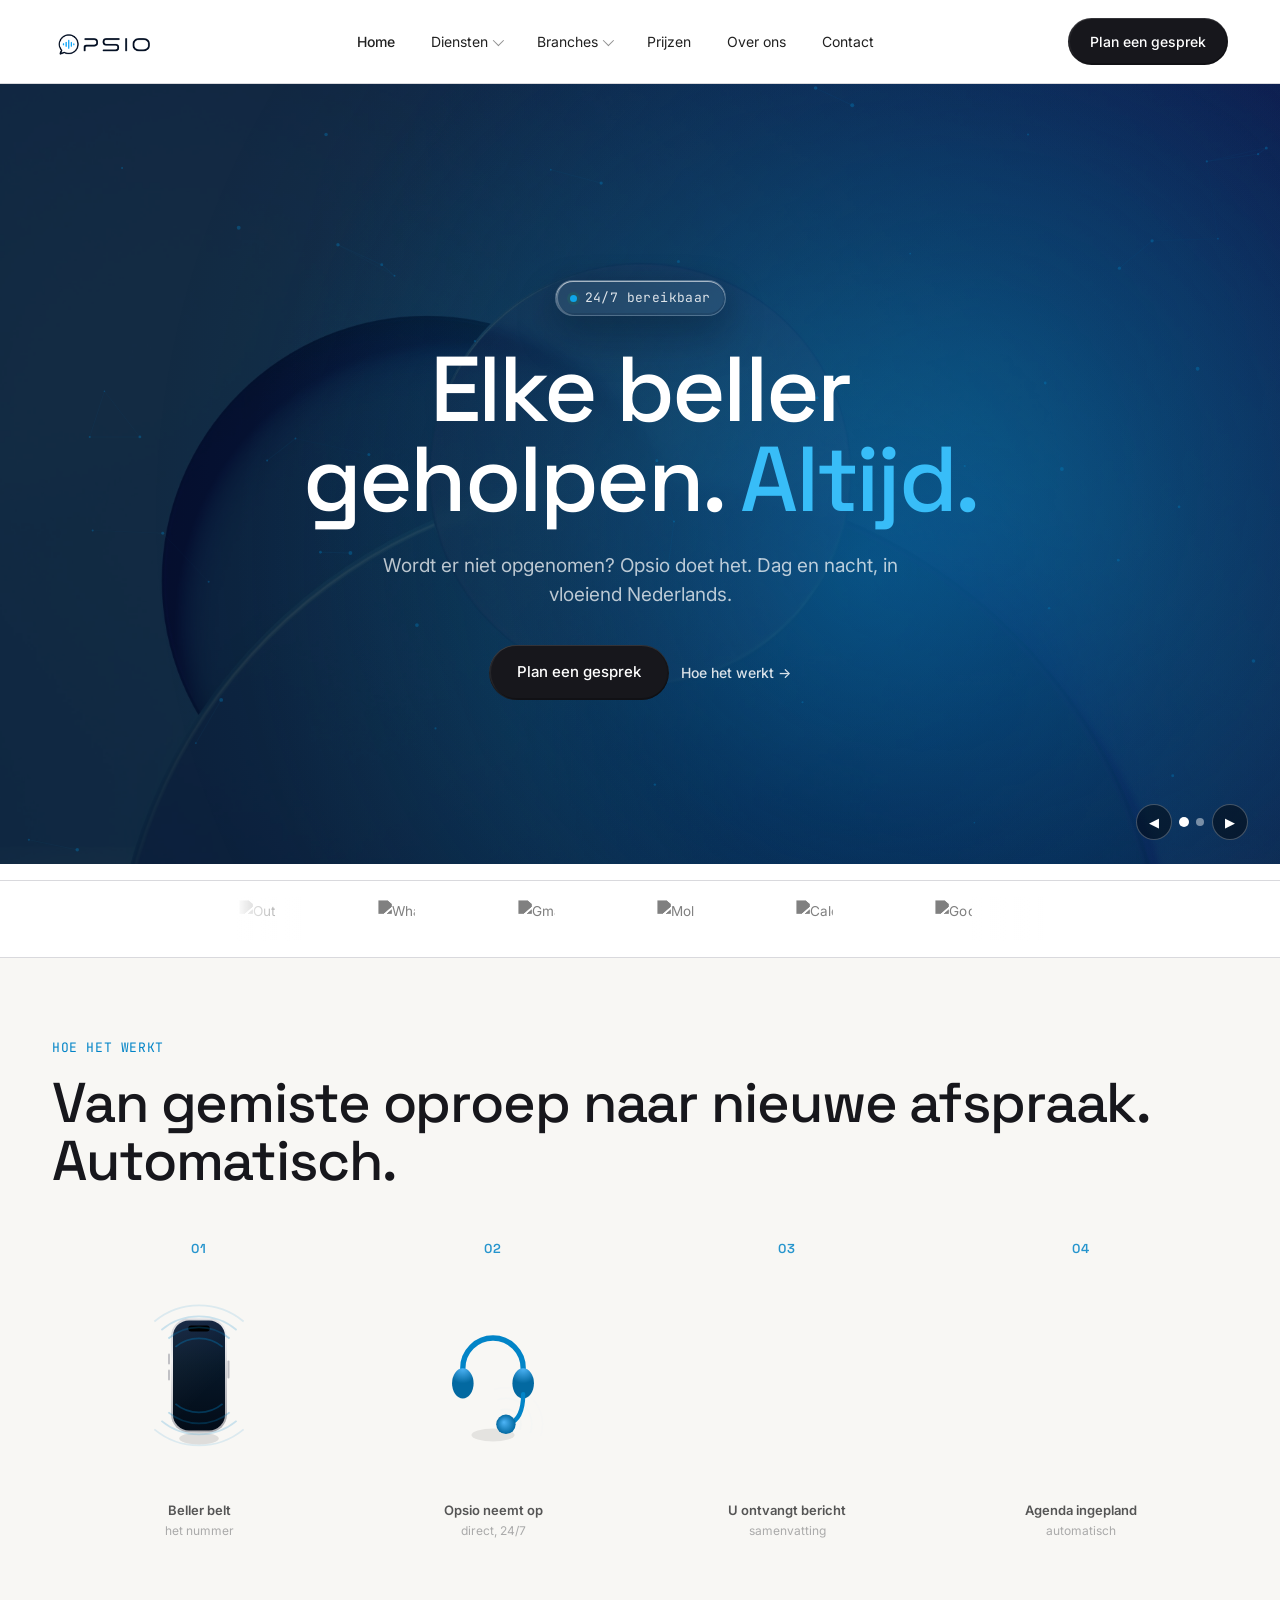
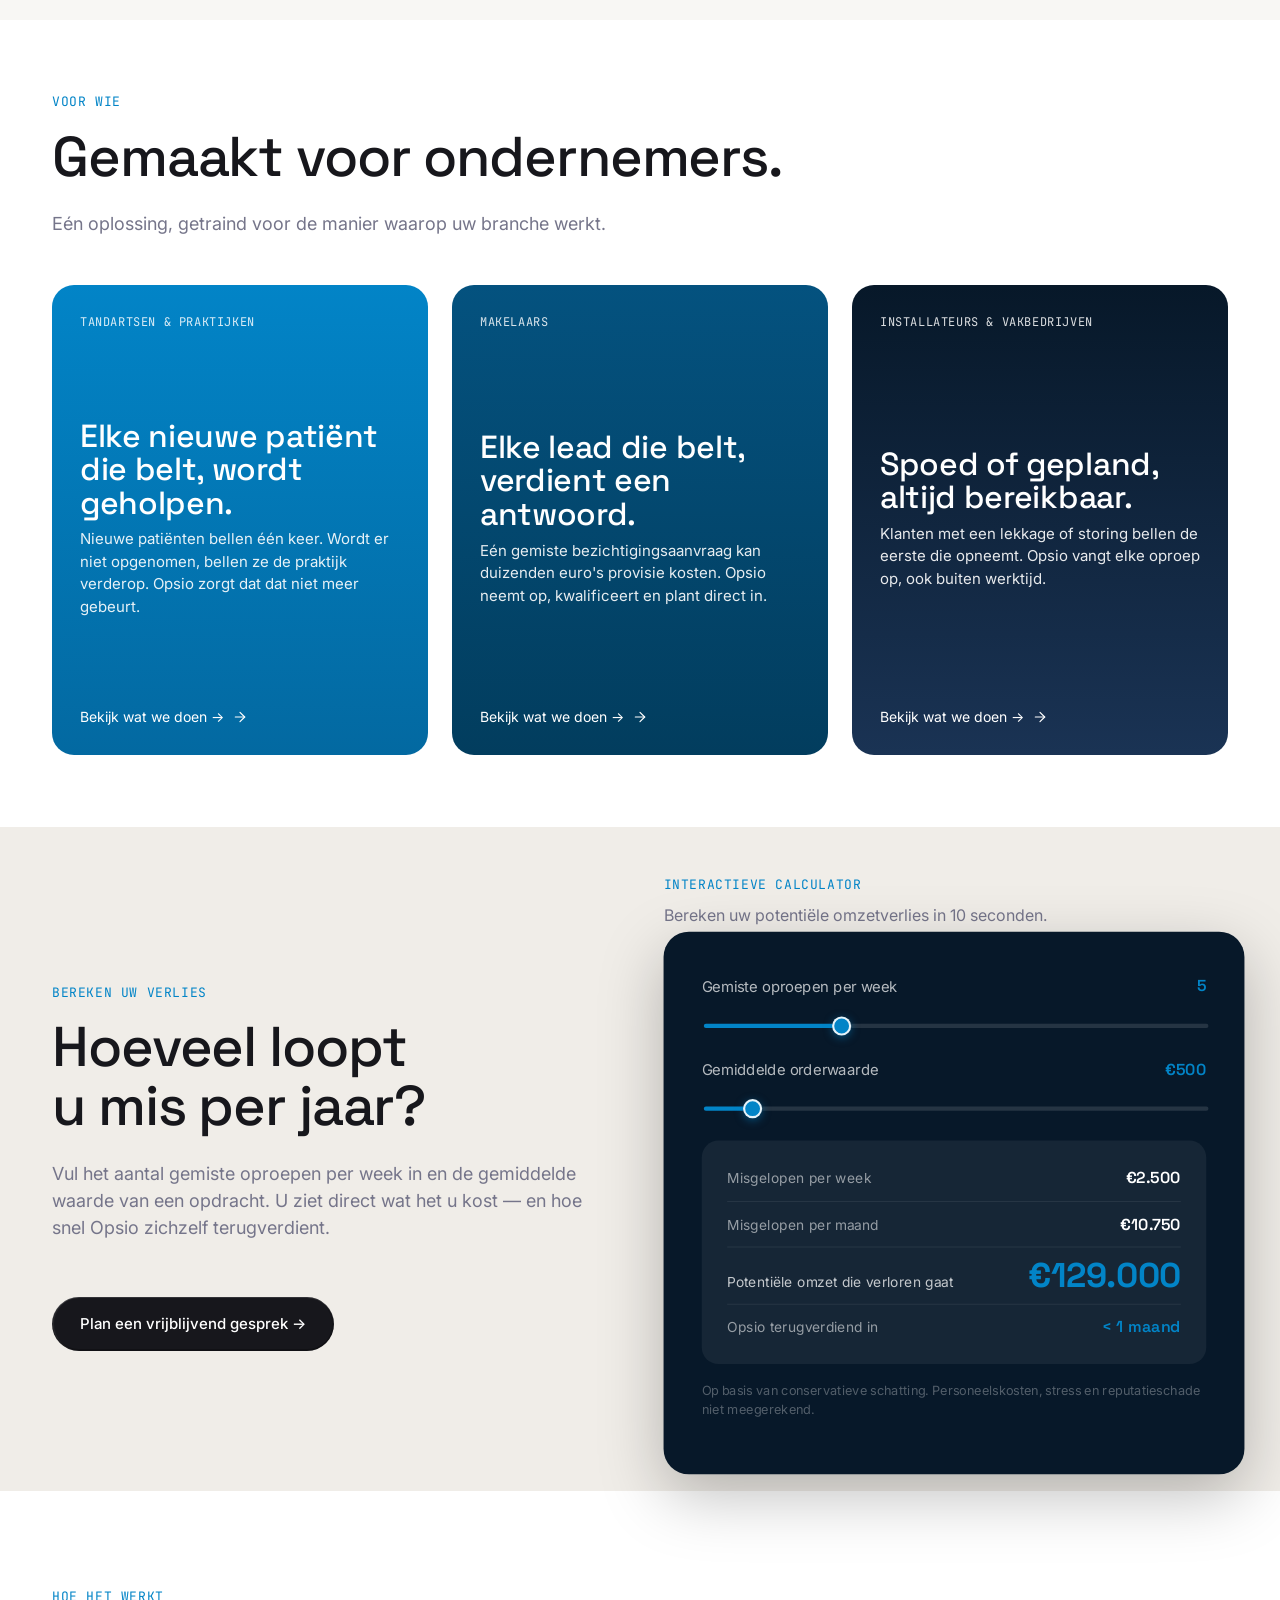
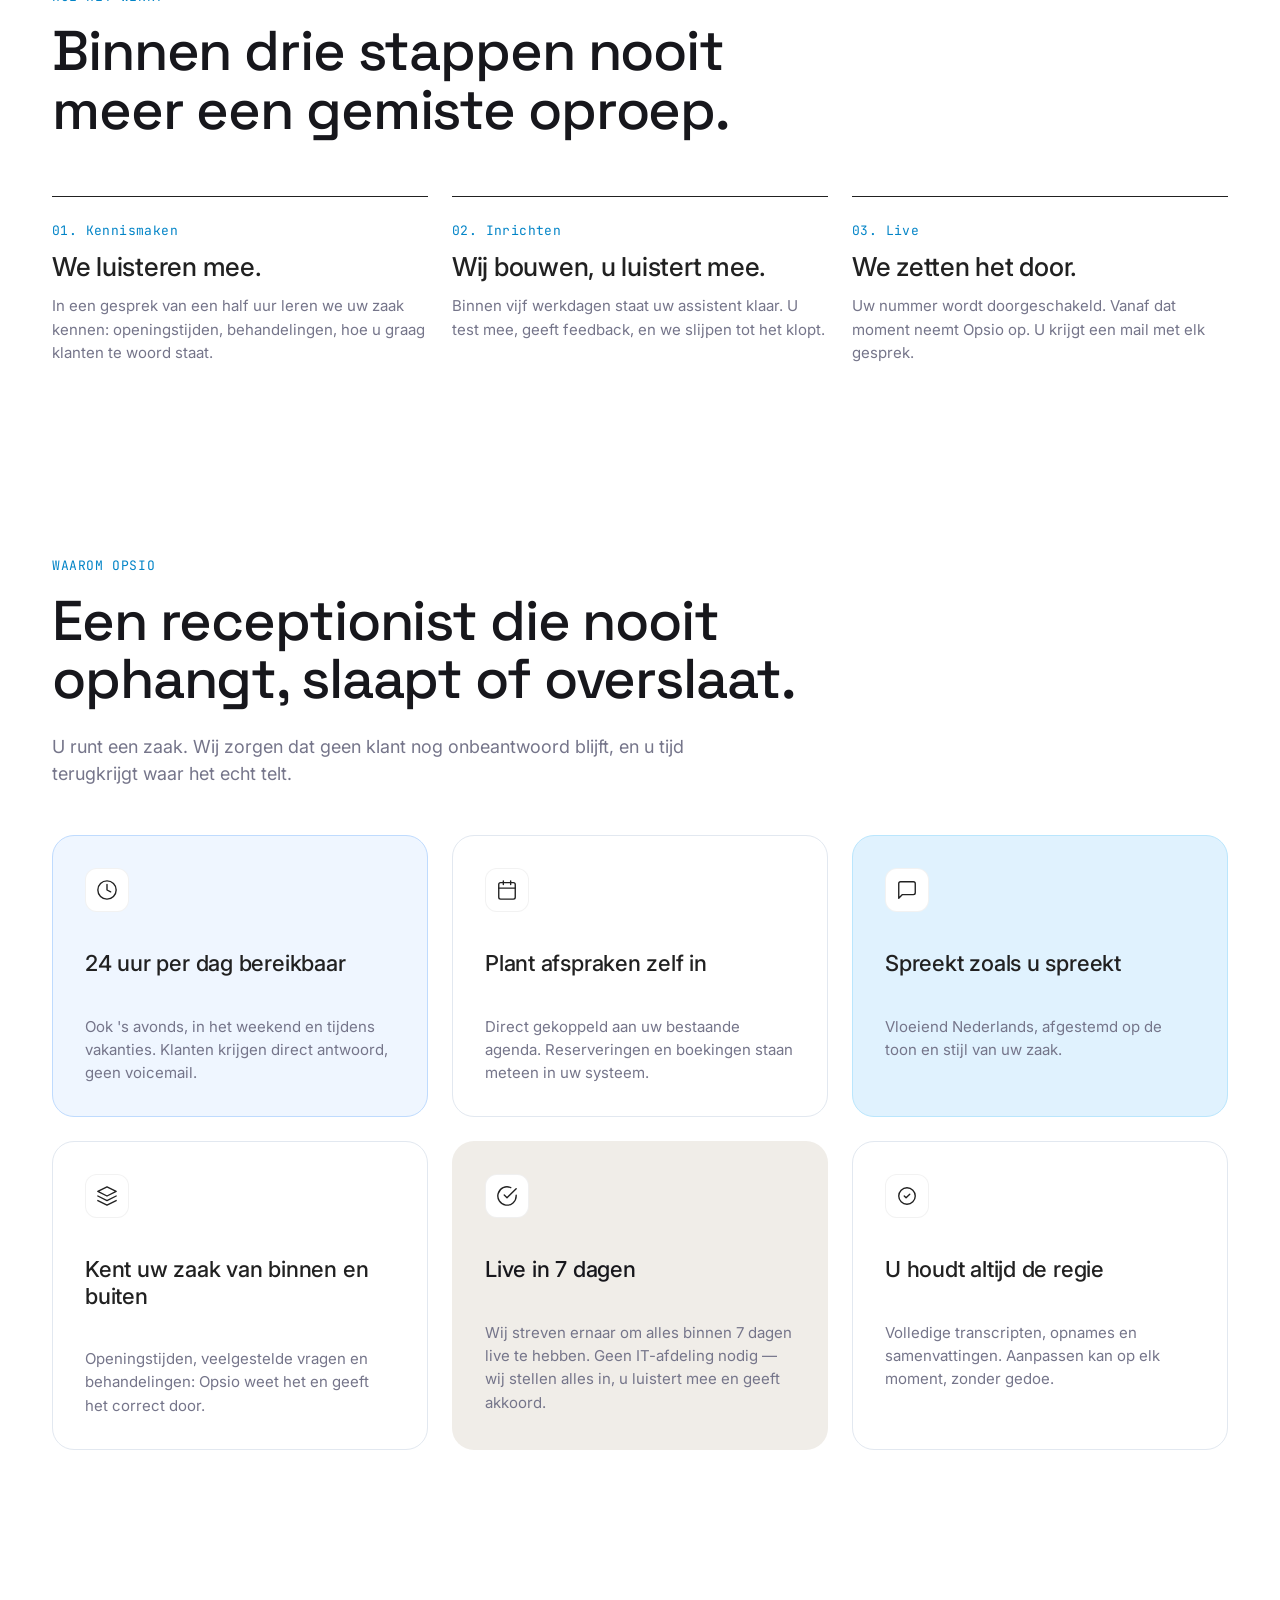
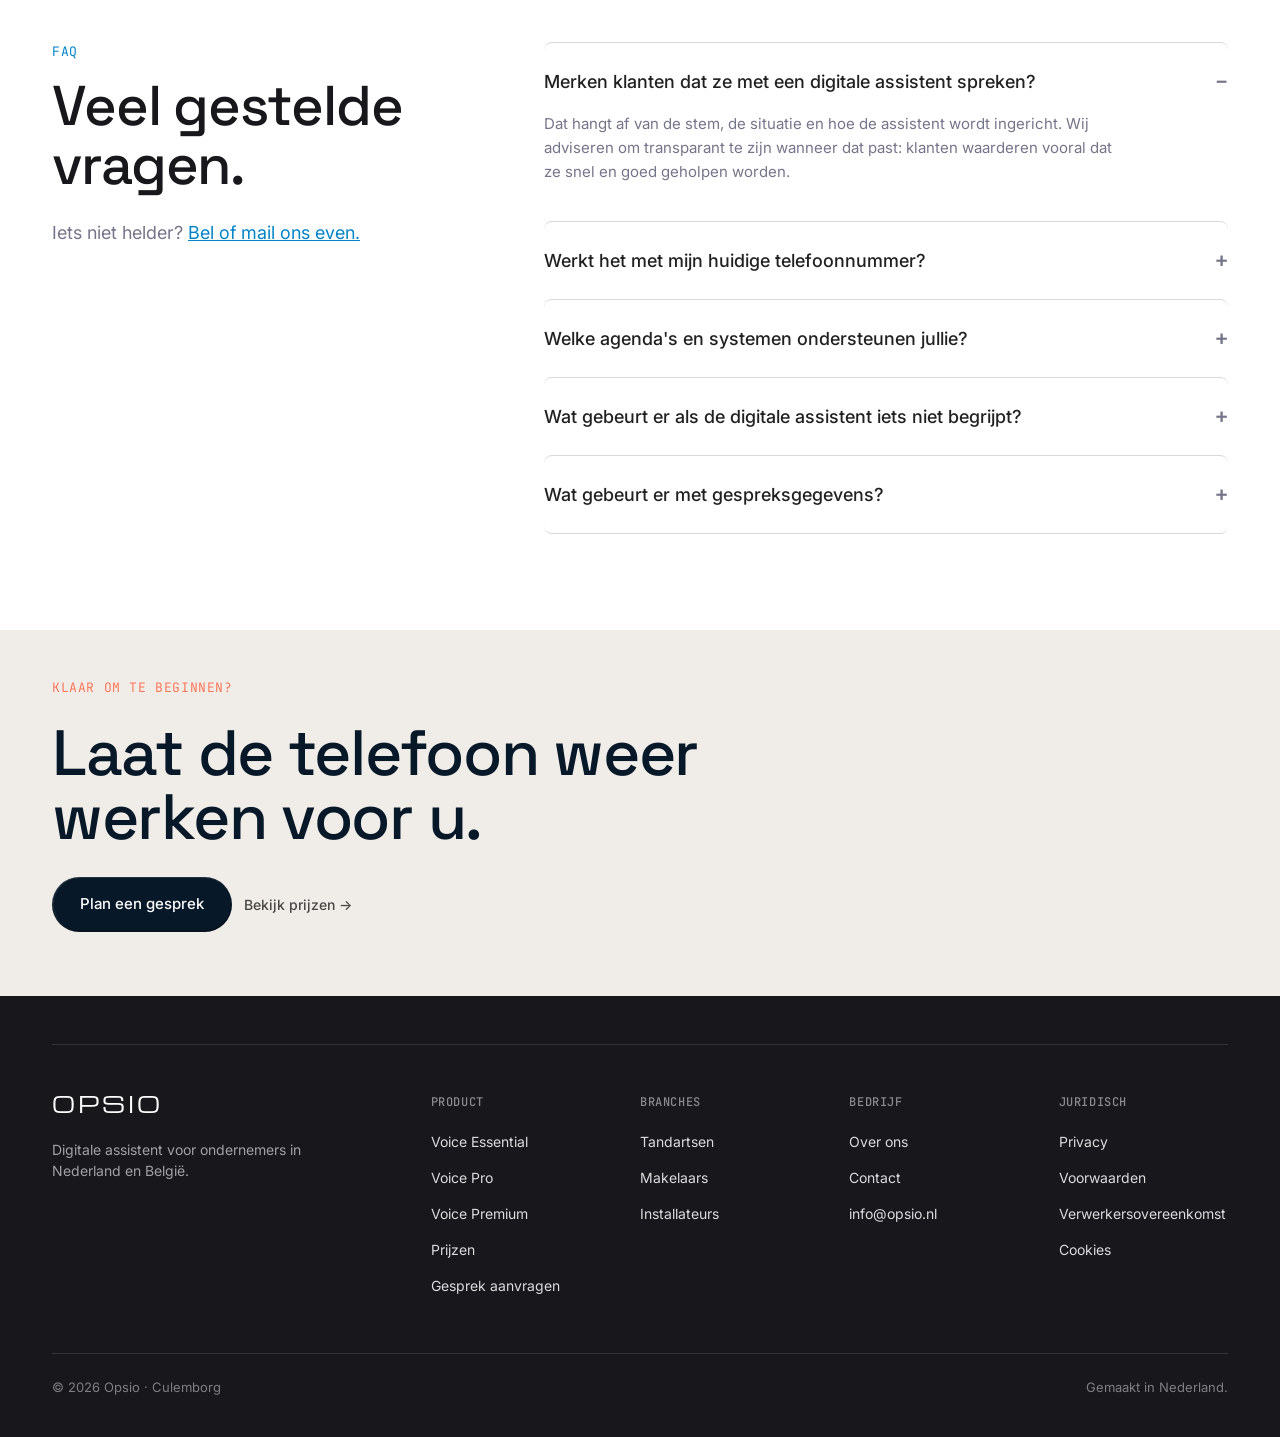
==== commit e355f73e: "Fix hero canvas pop-in: start animatie direct i.p.v. op window.load" ====
--- a/index.html
+++ b/index.html
@@ -2023,13 +2023,11 @@
     requestAnimationFrame(draw);
   }
 
-  window.addEventListener('load', function() {
-    resize();
-    var w = canvas.width / window.devicePixelRatio;
-    var h = canvas.height / window.devicePixelRatio;
-    initParticles(w, h);
-    requestAnimationFrame(draw);
-  });
+  resize();
+  var w = canvas.width / window.devicePixelRatio;
+  var h = canvas.height / window.devicePixelRatio;
+  initParticles(w, h);
+  requestAnimationFrame(draw);
   window.addEventListener('resize', function() {
     resize();
     var w = canvas.width / window.devicePixelRatio;
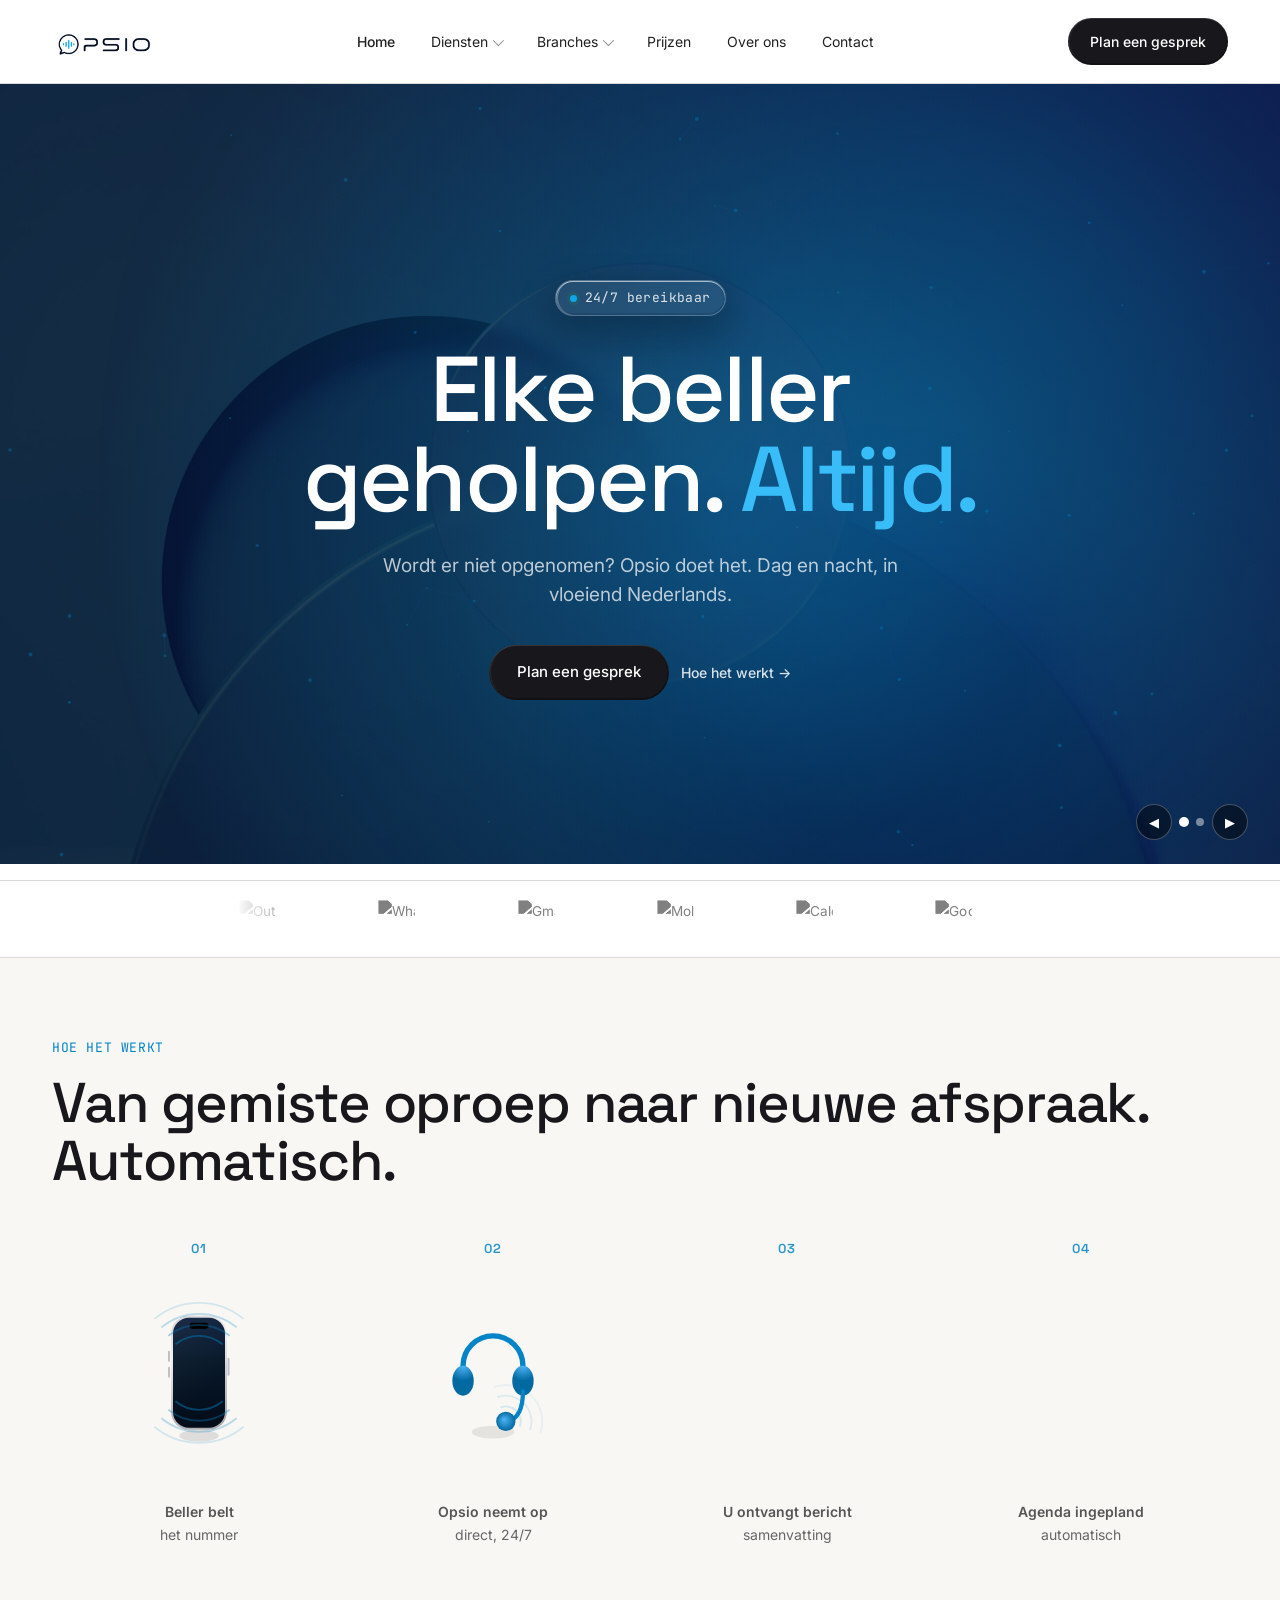
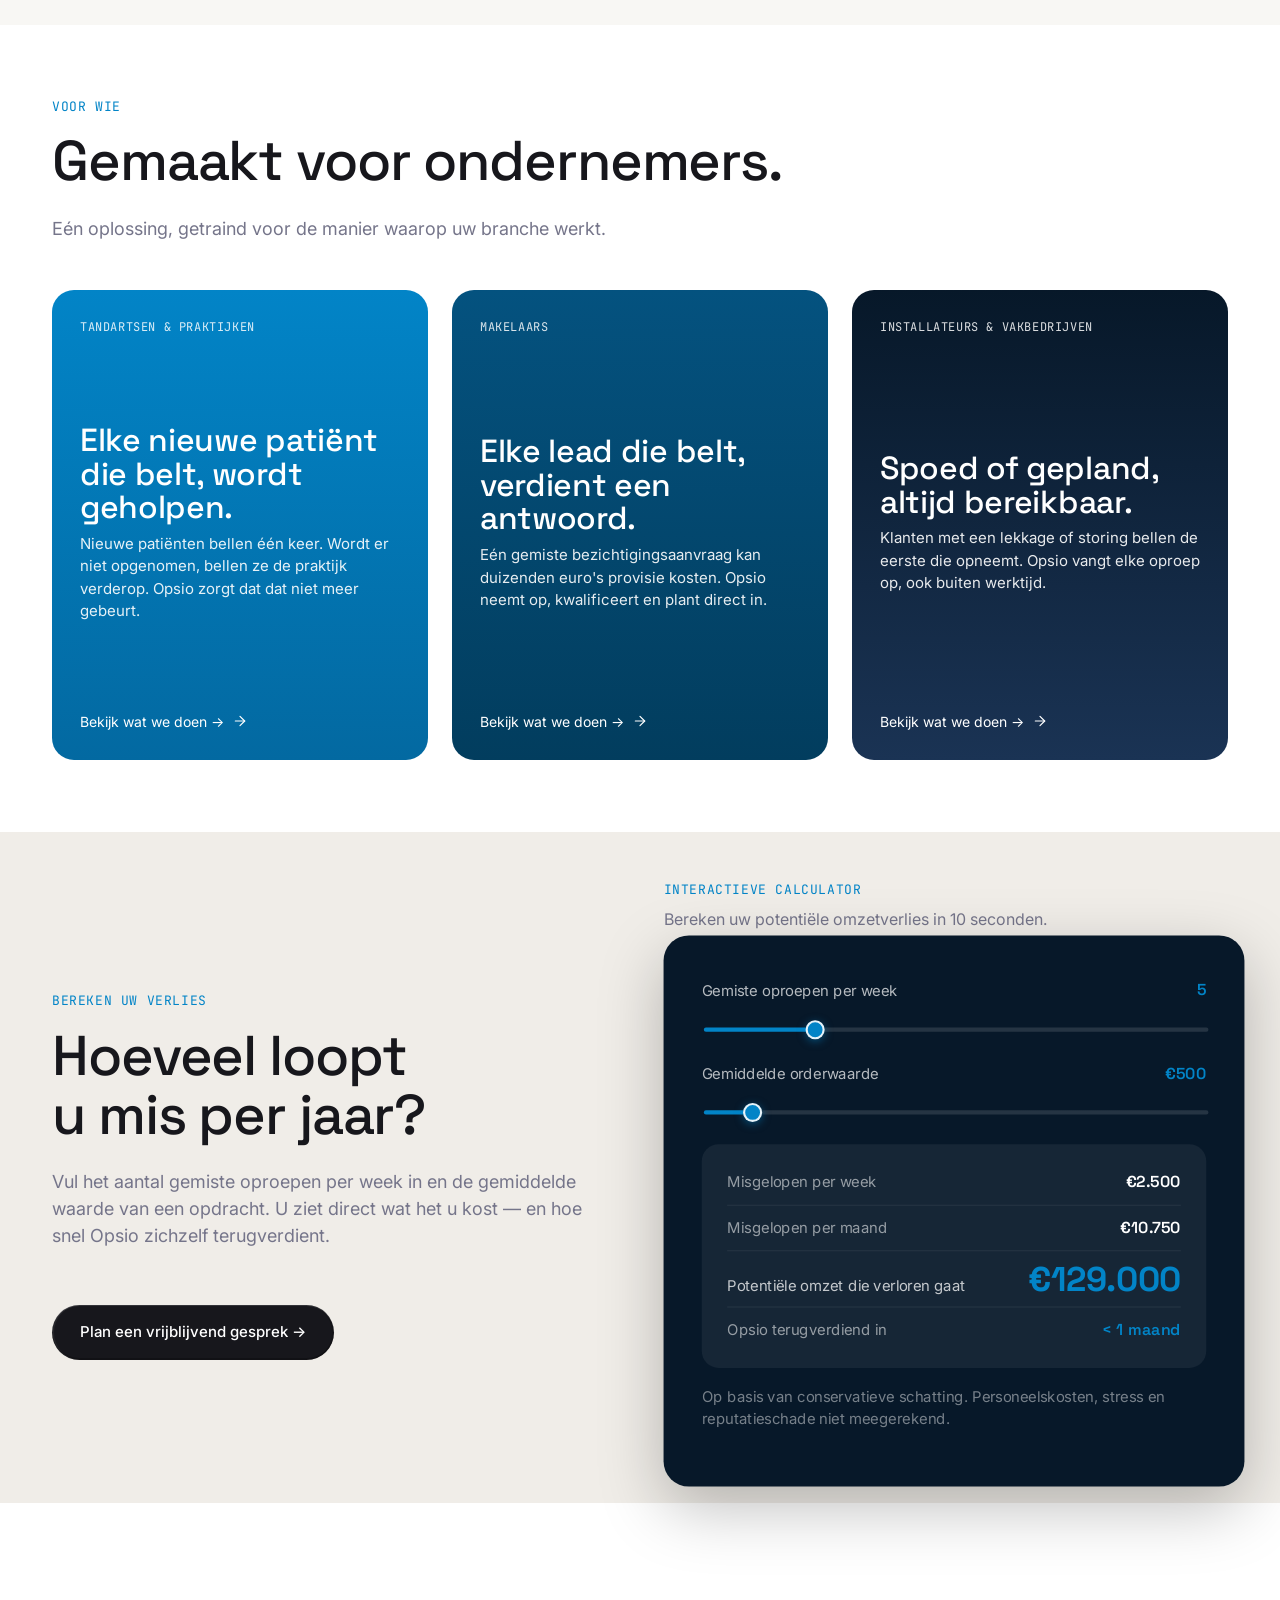
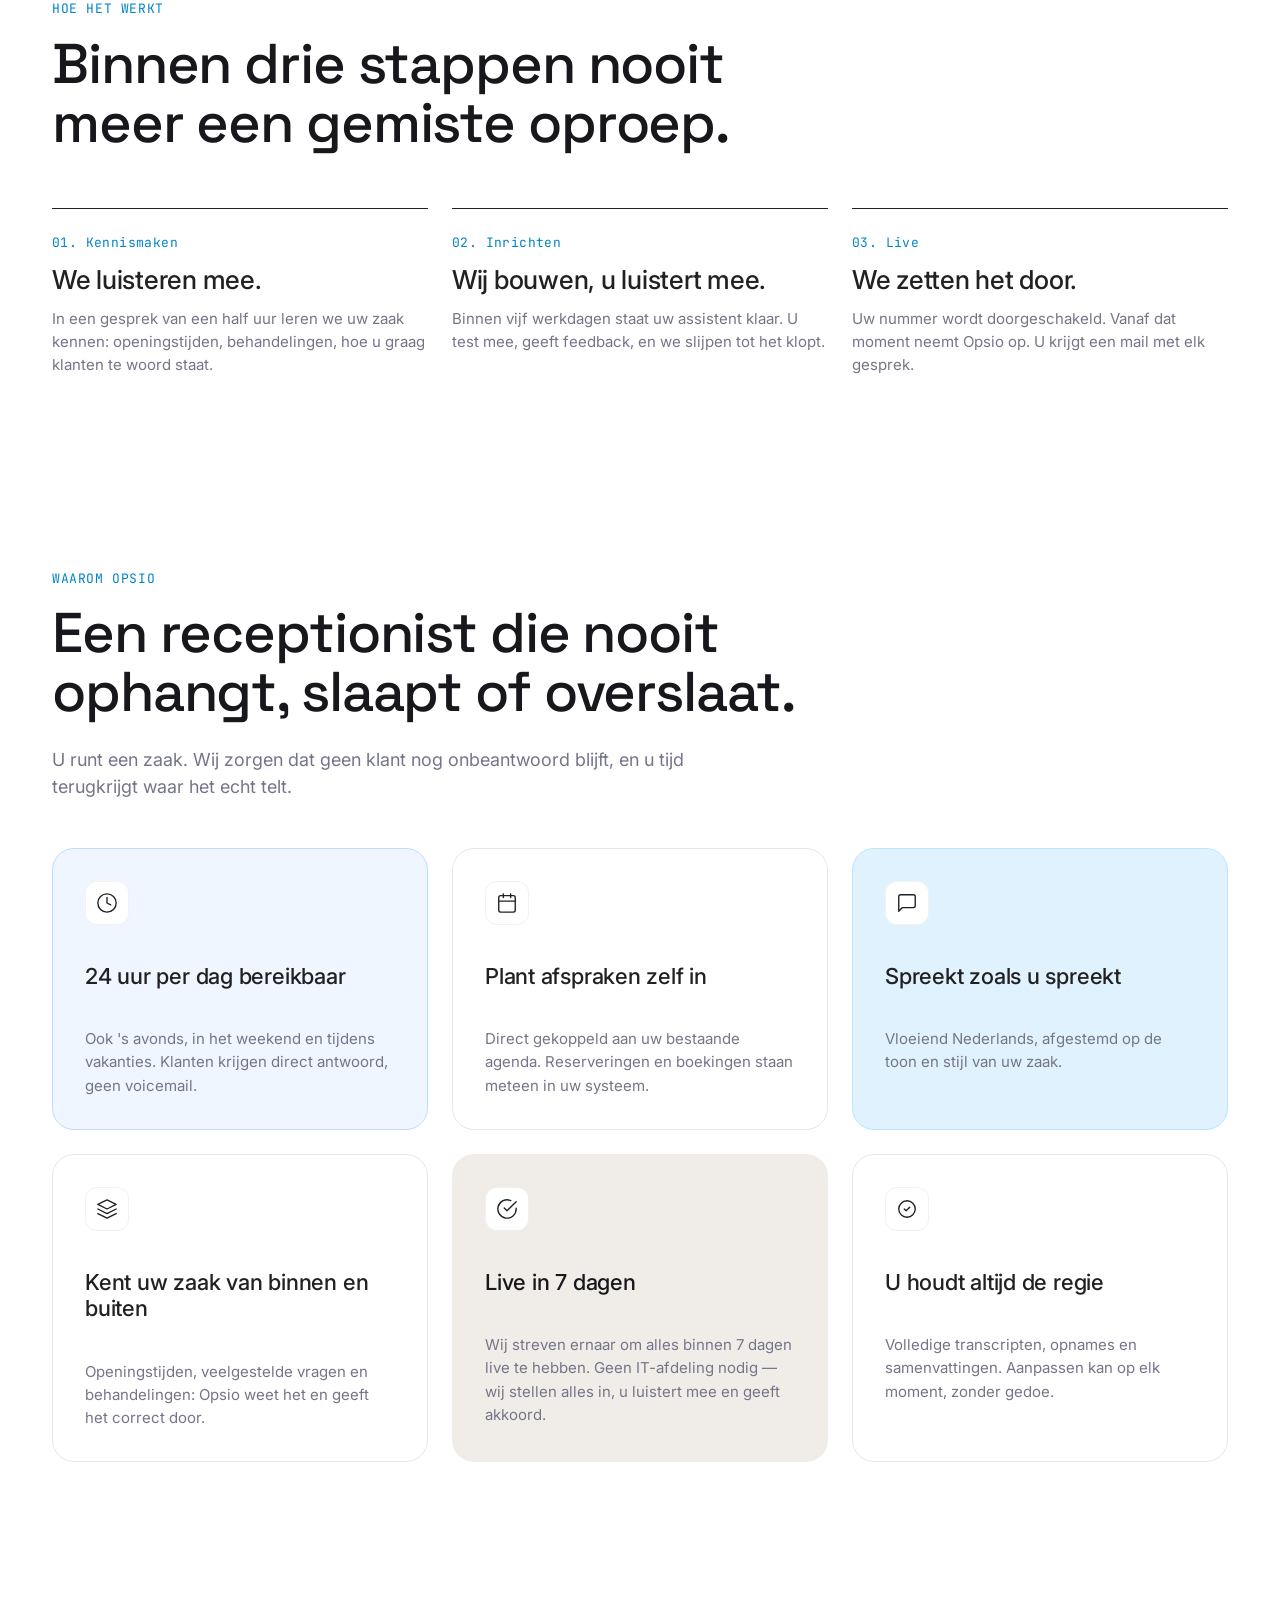
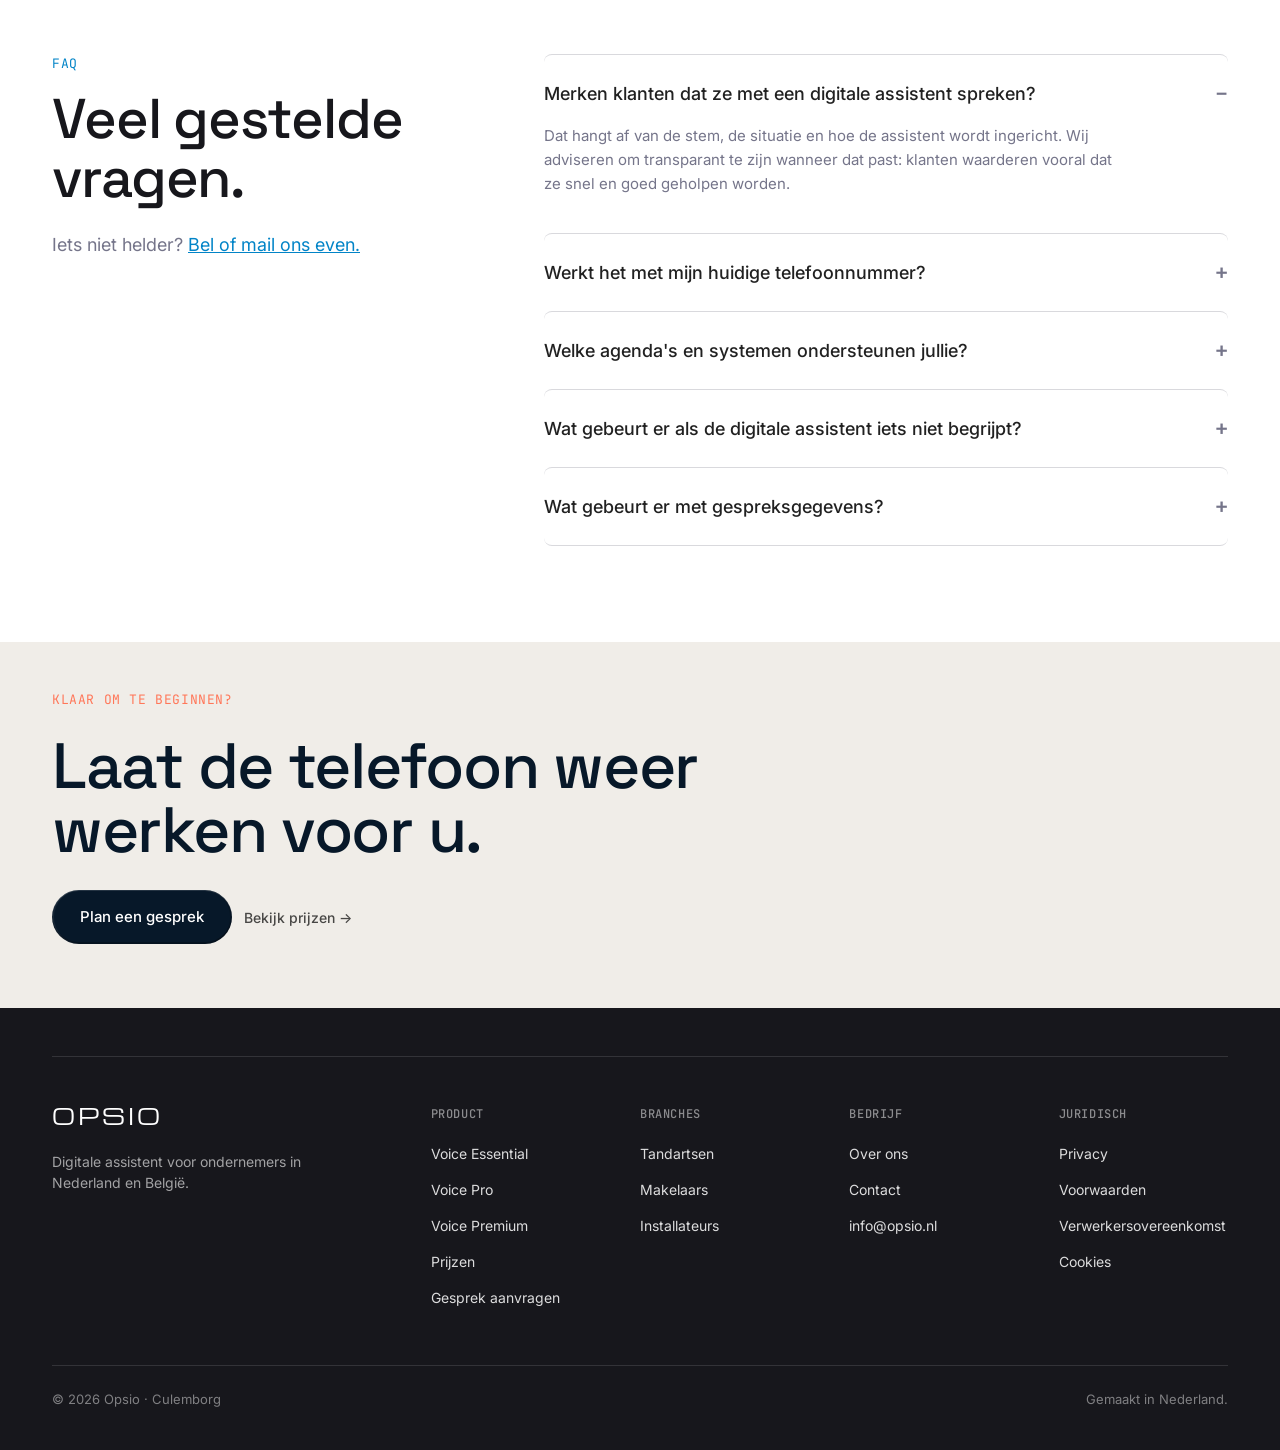
==== commit 063f82b4: "Pre mobile-optimization checkpoint Bevat: 9 UX/accessibility fixes (skip-link, industrie-kaarten als" ====
--- a/index.html
+++ b/index.html
@@ -415,15 +415,15 @@
   margin-top: 22px;
   color: #555;
   font-family: var(--font-body);
-  font-size: 13px;
+  font-size: 14px;
   font-weight: 600;
 }
 
 .process-step-subtitle {
   margin-top: 2px;
-  color: #aaa;
+  color: #666;
   font-family: var(--font-body);
-  font-size: 12px;
+  font-size: 14px;
 }
 
 #proc-conn {
@@ -727,6 +727,10 @@
   border-radius: 50%;
   background: rgba(255,255,255,0.45);
   cursor: pointer;
+  border: none;
+  padding: 0;
+  appearance: none;
+  -webkit-appearance: none;
   transition: background 300ms, transform 300ms;
 }
 
@@ -801,7 +805,7 @@
     border-bottom: 1px solid rgba(255,255,255,0.10) !important;
   }
   .roi-out-row.roi-big .roi-out-lbl {
-    font-size: 11px !important;
+    font-size: 12px !important;
     letter-spacing: 0.4px;
     text-transform: uppercase;
     color: rgba(255,255,255,0.45) !important;
@@ -939,6 +943,7 @@
 
 </head>
 <body>
+<a href="#main-content" class="sr-only">Ga naar hoofdinhoud</a>
 
 <header class="nav-wrap">
   <nav class="nav">
@@ -975,7 +980,7 @@
   </nav>
 </header>
 
-<main>
+<main id="main-content">
 
 <section class="hero">
   <div class="container">
@@ -998,7 +1003,7 @@
           </p>
           <div class="hero-actions">
             <a href="contact.html" class="btn btn-primary btn-lg">Plan een gesprek</a>
-            <a href="#waarom" class="btn btn-ghost" style="color: rgba(255,255,255,0.85); border-color: rgba(255,255,255,0.2);">Hoe het werkt &rarr;</a>
+            <a href="#hoe-het-werkt" class="btn btn-ghost" style="color: rgba(255,255,255,0.85); border-color: rgba(255,255,255,0.2);">Hoe het werkt &rarr;</a>
           </div>
         </div>
       </div>
@@ -1019,8 +1024,8 @@
 
       <div class="hero-carousel-nav">
         <button class="hero-carousel-arrow" id="hero-prev" aria-label="Vorige slide">&#9664;</button>
-        <span class="hero-dot hero-dot--active" data-slide="0"></span>
-        <span class="hero-dot" data-slide="1"></span>
+        <button class="hero-dot hero-dot--active" data-slide="0" aria-label="Ga naar slide 1"></button>
+        <button class="hero-dot" data-slide="1" aria-label="Ga naar slide 2"></button>
         <button class="hero-carousel-arrow" id="hero-next" aria-label="Volgende slide">&#9654;</button>
       </div>
 
@@ -1040,7 +1045,7 @@
   </div>
 </section>
 
-<section class="process-section" style="padding: 80px 0; background: #f8f7f4; position: relative; overflow: hidden;">
+<section id="hoe-het-werkt" class="process-section" style="padding: 80px 0; background: #f8f7f4; position: relative; overflow: hidden;">
   <div class="container">
     <div class="section-eyebrow">Hoe het werkt</div>
     <h2 class="section-title">Van gemiste oproep naar nieuwe afspraak.<br>Automatisch.</h2>
@@ -1346,7 +1351,7 @@
     <h2 class="section-title">Gemaakt voor ondernemers.</h2>
     <p class="section-lead">Eén oplossing, getraind voor de manier waarop uw branche werkt.</p>
     <div class="industries">
-      <article class="industry restaurant" onclick="location.href='tandartsen.html'" style="cursor:pointer;">
+      <a href="tandartsen.html" class="industry restaurant">
         <div>
           <div class="industry-tag">Tandartsen & praktijken</div>
         </div>
@@ -1358,8 +1363,8 @@
           <span>Bekijk wat we doen →</span>
           <svg viewBox="0 0 24 24" stroke-linecap="round" stroke-linejoin="round"><path d="M5 12h14"/><path d="m12 5 7 7-7 7"/></svg>
         </div>
-      </article>
-      <article class="industry salon" onclick="location.href='makelaars.html'" style="cursor:pointer;">
+      </a>
+      <a href="makelaars.html" class="industry salon">
         <div>
           <div class="industry-tag">Makelaars</div>
         </div>
@@ -1371,8 +1376,8 @@
           <span>Bekijk wat we doen →</span>
           <svg viewBox="0 0 24 24" stroke-linecap="round" stroke-linejoin="round"><path d="M5 12h14"/><path d="m12 5 7 7-7 7"/></svg>
         </div>
-      </article>
-      <article class="industry garage" onclick="location.href='installateurs.html'" style="cursor:pointer;">
+      </a>
+      <a href="installateurs.html" class="industry garage">
         <div>
           <div class="industry-tag">Installateurs & vakbedrijven</div>
         </div>
@@ -1384,7 +1389,7 @@
           <span>Bekijk wat we doen →</span>
           <svg viewBox="0 0 24 24" stroke-linecap="round" stroke-linejoin="round"><path d="M5 12h14"/><path d="m12 5 7 7-7 7"/></svg>
         </div>
-      </article>
+      </a>
     </div>
   </div>
 </section>
@@ -1488,7 +1493,7 @@
 }
 .roi-out-row:last-child { border-bottom: 0; padding-bottom: 0; }
 .roi-out-row:first-child { padding-top: 0; }
-.roi-out-lbl { font-size: 13px; color: rgba(255,255,255,0.55); }
+.roi-out-lbl { font-size: 14px; color: rgba(255,255,255,0.55); }
 .roi-out-val { font-size: 15px; font-weight: 600; color: #fff; font-family: var(--font-display); }
 .roi-out-row.roi-big { gap: 16px; }
 .roi-out-row.roi-big .roi-out-lbl { color: rgba(255,255,255,0.75); }
@@ -1501,7 +1506,7 @@
   white-space: nowrap;
 }
 .roi-out-row.roi-accent .roi-out-val { color: #0284C7; }
-.roi-note { font-size: 12px; color: rgba(255,255,255,0.3); margin-top: 16px; line-height: 1.5; }
+.roi-note { font-size: 14px; color: rgba(255,255,255,0.45); margin-top: 16px; line-height: 1.5; }
 @media (max-width: 960px) {
   .roi-grid { grid-template-columns: 1fr; gap: 40px; }
 }
@@ -1905,6 +1910,40 @@
 </script>
 
 <script>
+function showDemoToast(msg) {
+  var existing = document.getElementById('opsio-demo-toast');
+  if (existing) existing.remove();
+  var t = document.createElement('div');
+  t.id = 'opsio-demo-toast';
+  t.setAttribute('role', 'alert');
+  t.setAttribute('aria-live', 'polite');
+  t.textContent = msg;
+  Object.assign(t.style, {
+    position: 'fixed',
+    bottom: '24px',
+    left: '50%',
+    transform: 'translateX(-50%)',
+    zIndex: '9999',
+    background: '#071829',
+    color: '#fff',
+    fontFamily: 'var(--font-body)',
+    fontSize: '14px',
+    lineHeight: '1.5',
+    padding: '14px 20px',
+    borderRadius: '12px',
+    boxShadow: '0 8px 32px rgba(0,0,0,0.28)',
+    maxWidth: 'calc(100vw - 48px)',
+    textAlign: 'center',
+    opacity: '1',
+    transition: 'opacity 300ms'
+  });
+  document.body.appendChild(t);
+  setTimeout(function() {
+    t.style.opacity = '0';
+    setTimeout(function() { if (t.parentNode) t.remove(); }, 300);
+  }, 5000);
+}
+
 function openDemo() {
   var key = 'opsio_demo_count';
   var dateKey = 'opsio_demo_date';
@@ -1918,7 +1957,7 @@
   }
 
   if (count >= 3) {
-    alert('U heeft de demo vandaag al 3 keer gestart. Probeer het morgen opnieuw of plan een gesprek via het contactformulier.');
+    showDemoToast('U heeft de demo vandaag al 3 keer gestart. Plan een gesprek voor een persoonlijke demo.');
     return;
   }
 
--- a/assets/site.css
+++ b/assets/site.css
@@ -317,6 +317,7 @@
   padding: 28px;
   display: flex; flex-direction: column; justify-content: space-between;
   color: #fff;
+  text-decoration: none;
   isolation: isolate;
 }
 .industry::before {
@@ -1589,15 +1590,15 @@
   margin-top: 22px;
   color: #555;
   font-family: var(--font-body);
-  font-size: 13px;
+  font-size: 14px;
   font-weight: 600;
 }
 
 .process-step-subtitle {
   margin-top: 2px;
-  color: #aaa;
+  color: #666;
   font-family: var(--font-body);
-  font-size: 12px;
+  font-size: 14px;
 }
 
 @media (max-width: 768px) {
@@ -1639,6 +1640,39 @@
     flex: 0 0 calc(100vw / 3.25);
     min-width: calc(100vw / 3.25);
   }
+}
+
+/* Skip-to-content link — visually hidden until focused */
+.sr-only {
+  position: absolute;
+  width: 1px;
+  height: 1px;
+  padding: 0;
+  margin: -1px;
+  overflow: hidden;
+  clip: rect(0, 0, 0, 0);
+  white-space: nowrap;
+  border: 0;
+}
+
+.sr-only:focus-visible {
+  position: fixed;
+  top: 0;
+  left: 0;
+  z-index: 9999;
+  width: auto;
+  height: auto;
+  padding: 12px 20px;
+  margin: 0;
+  overflow: visible;
+  clip: auto;
+  white-space: normal;
+  background: #0284C7;
+  color: #fff;
+  font-size: 14px;
+  font-weight: 500;
+  text-decoration: none;
+  border-radius: 0 0 8px 0;
 }
 
 /* Hide Iubenda's floating privacy controls without disabling consent services. */
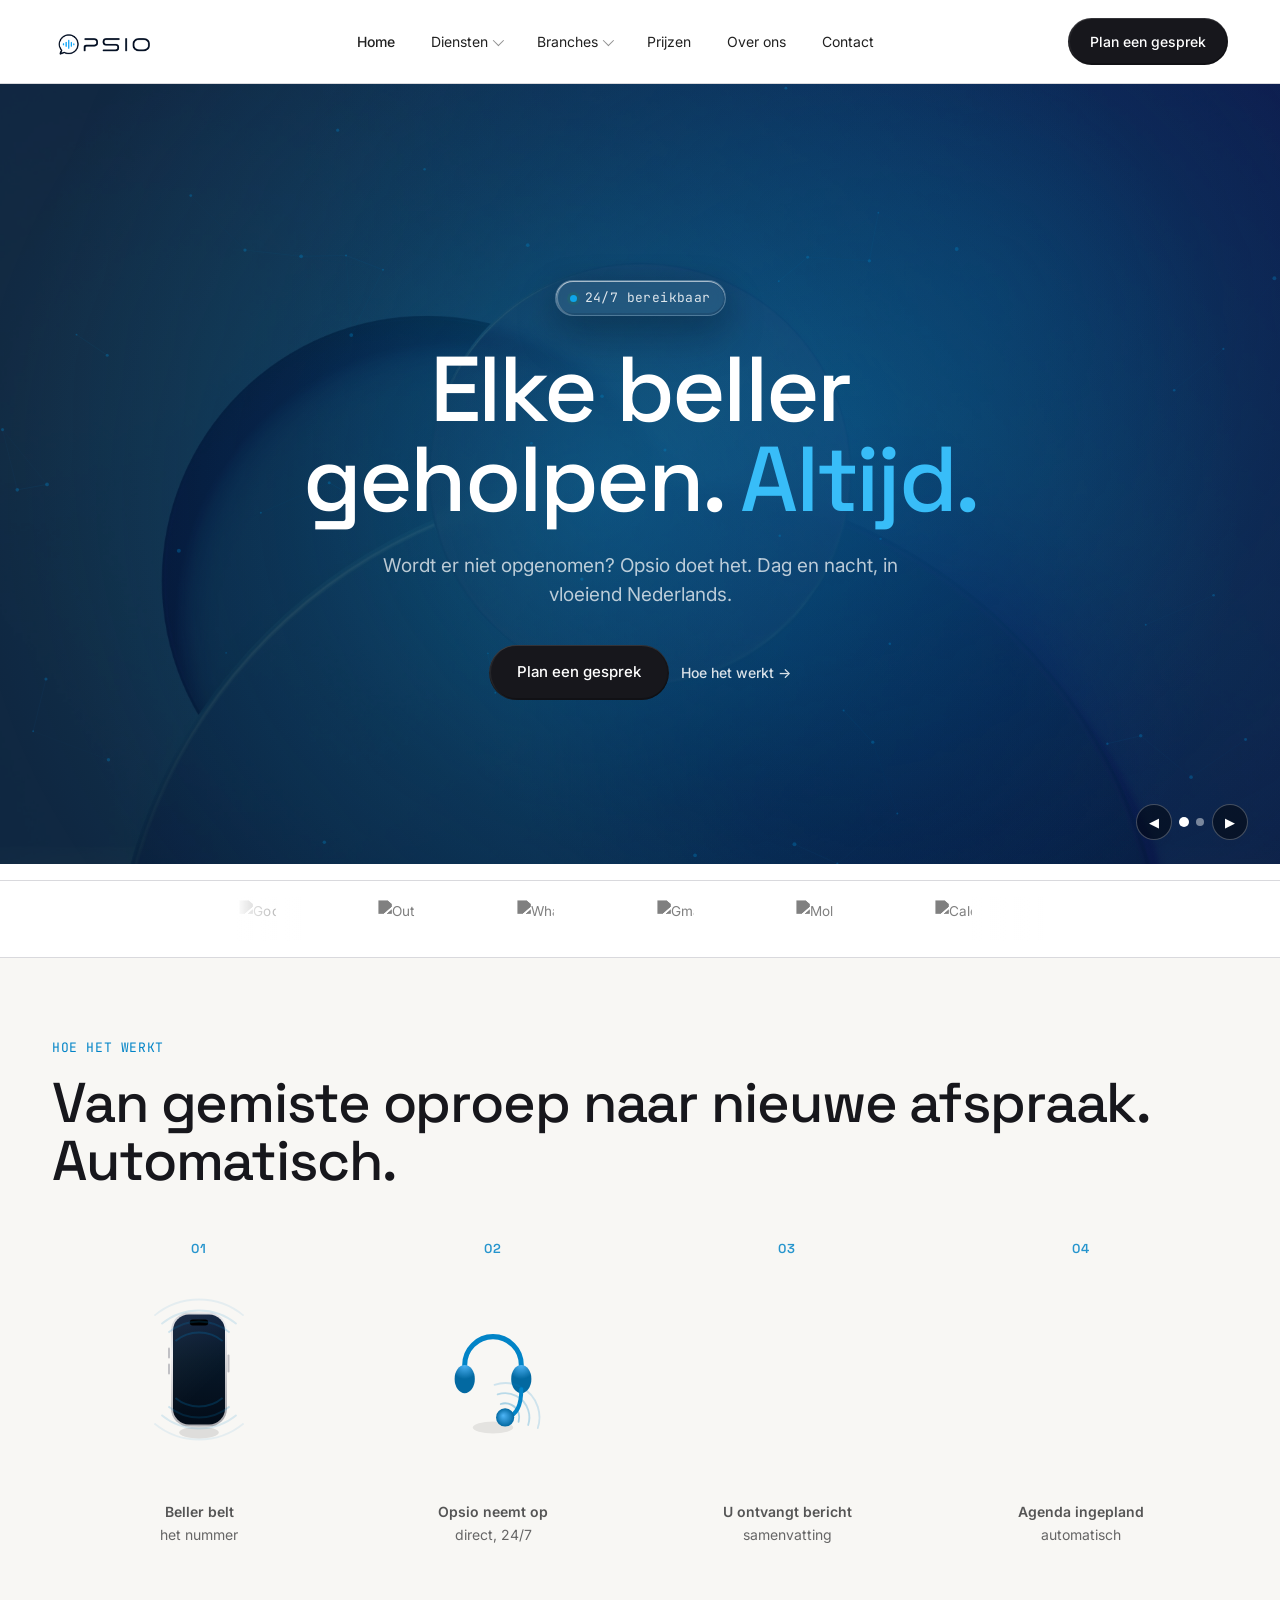
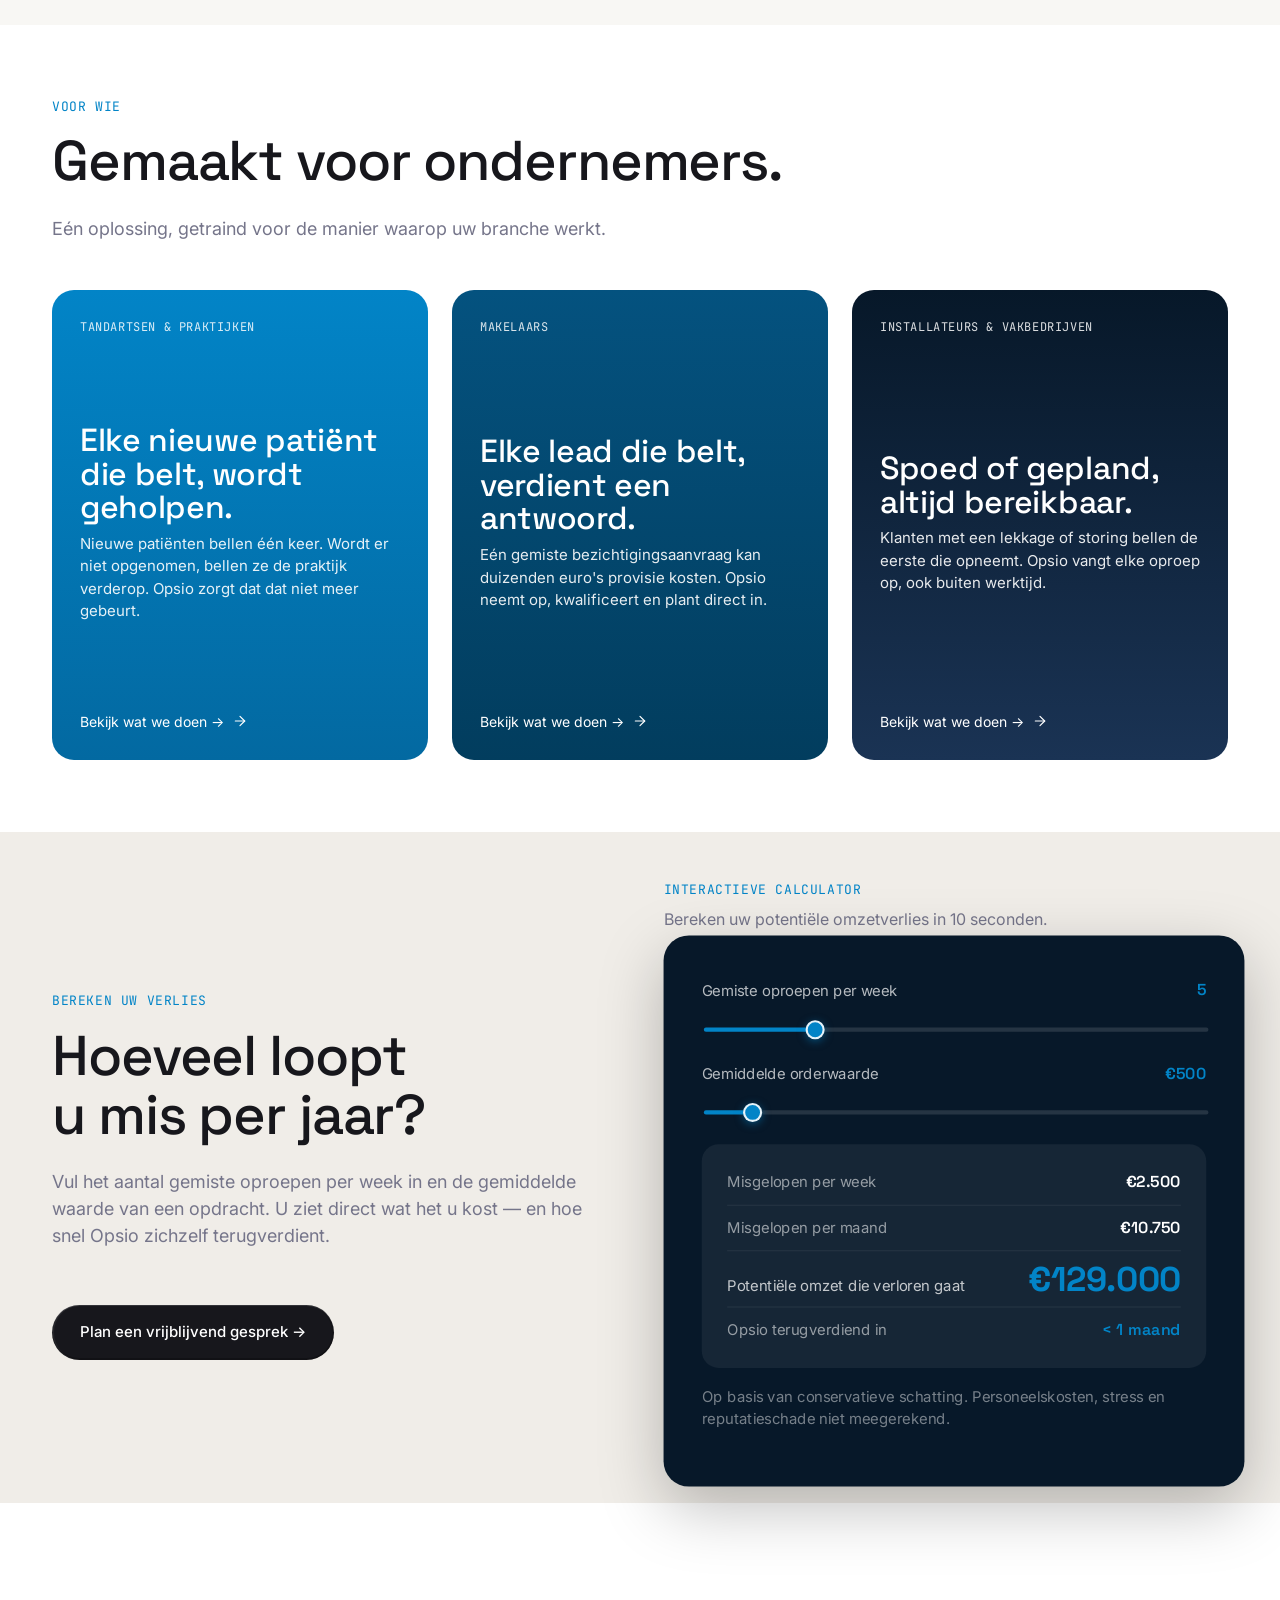
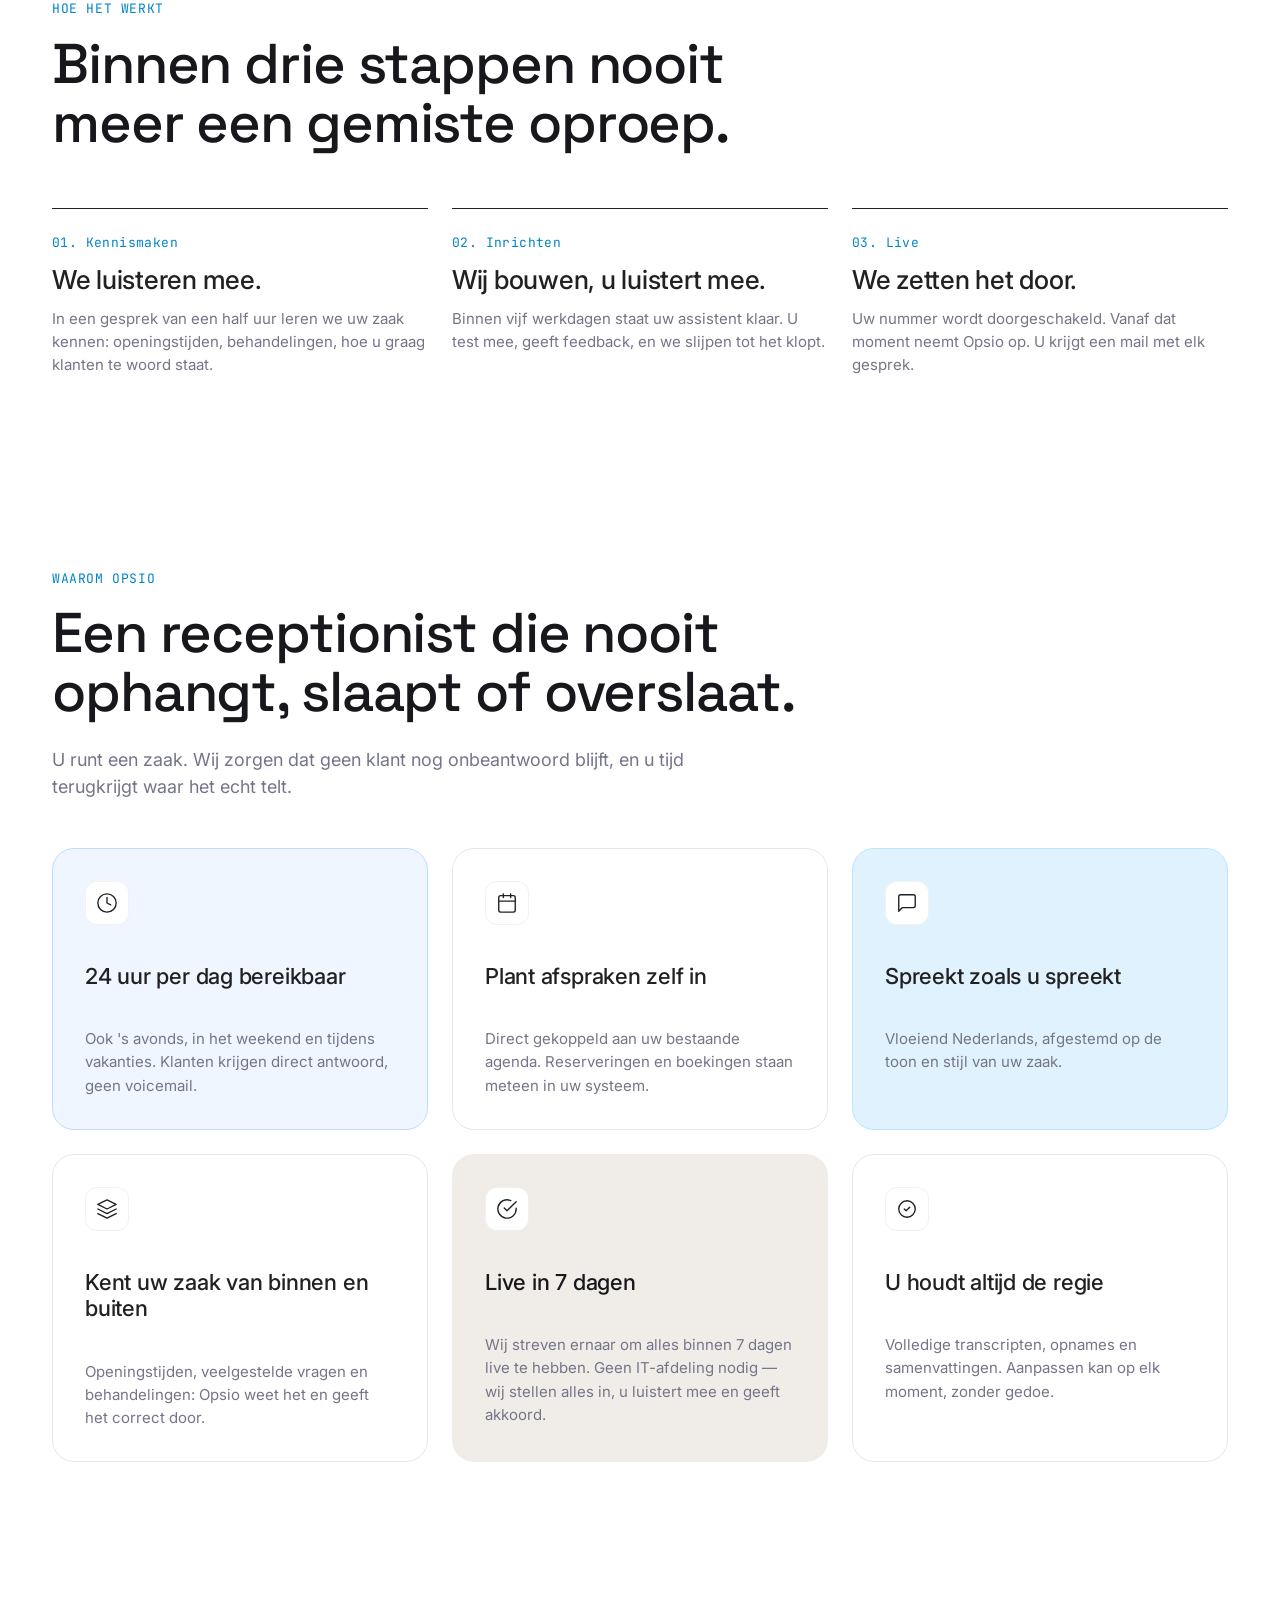
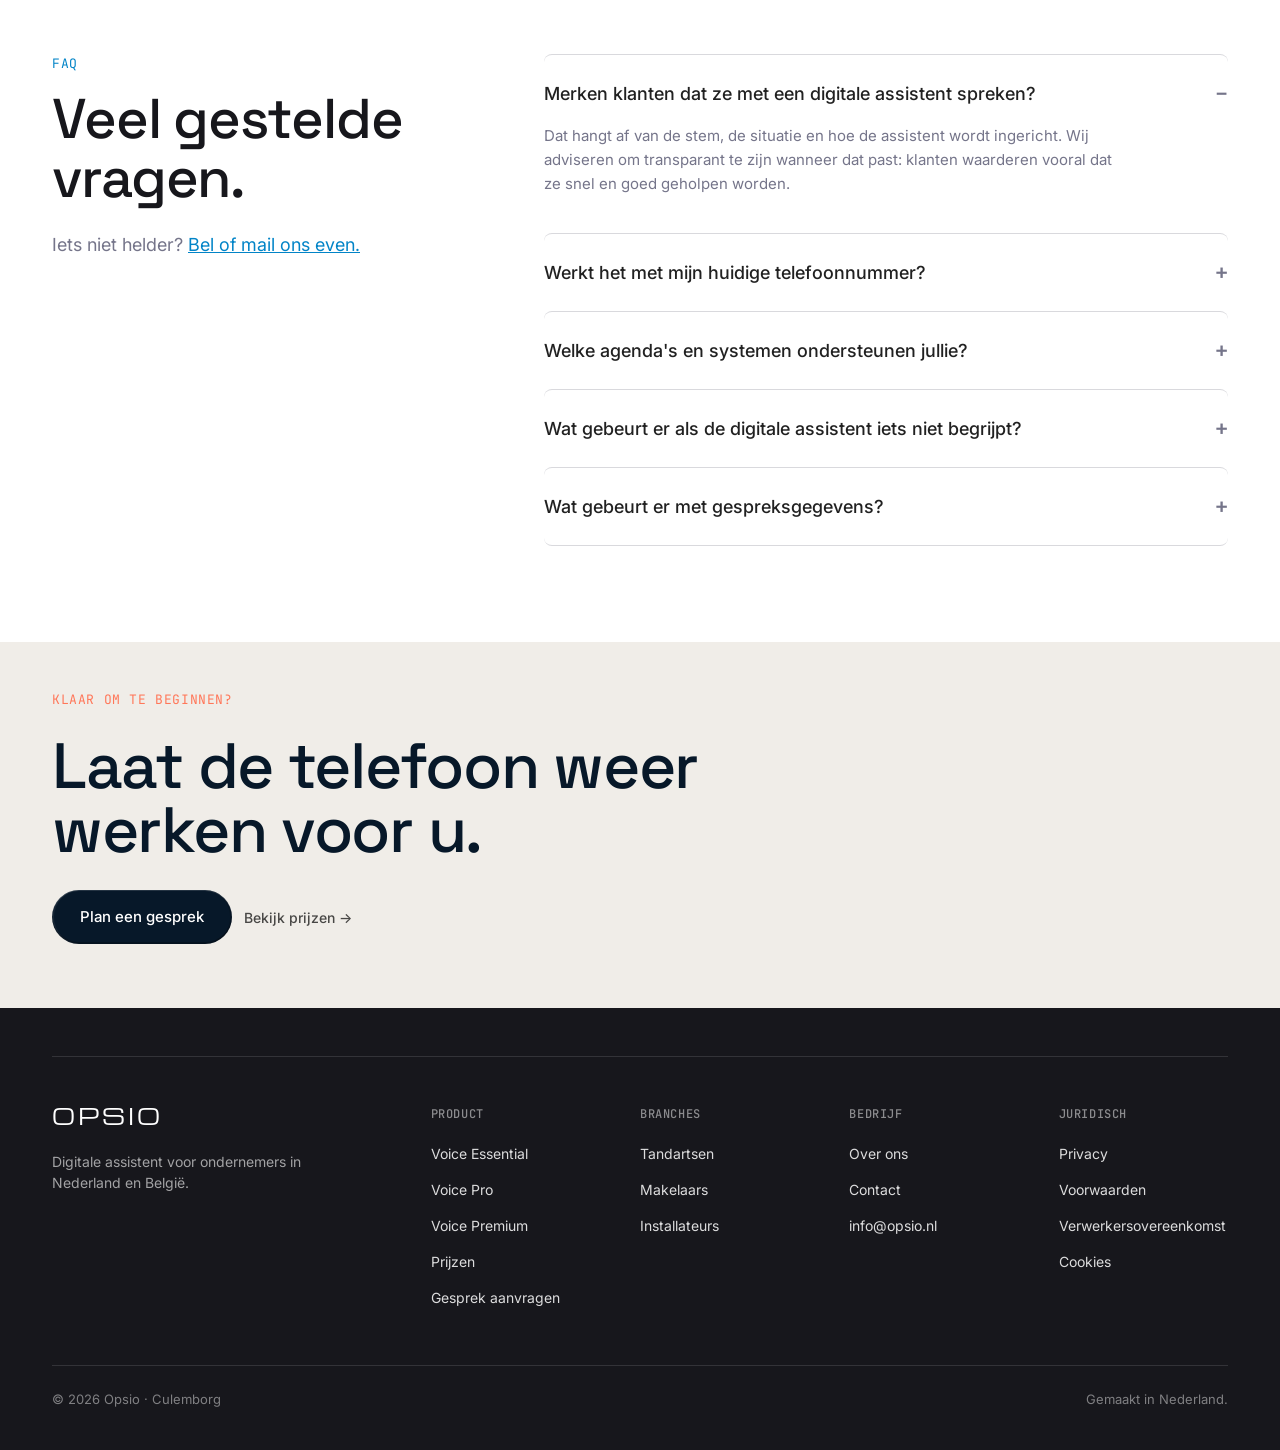
==== commit 3a48c088: "Toon hero canvas glow en particles op mobiel; fix video-uitsnede Canvas: de mobile guard volledig ve" ====
--- a/index.html
+++ b/index.html
@@ -1,9 +1,11 @@
 <!DOCTYPE html>
 <html lang="nl">
 <head>
-<script type="text/javascript" src="https://embeds.iubenda.com/widgets/6dcb9b32-bc2f-4510-ac9d-03ba5b0737de.js"></script>
 <meta charset="UTF-8" />
 <meta name="viewport" content="width=device-width, initial-scale=1.0" />
+<link rel="preconnect" href="https://fonts.googleapis.com">
+<link rel="preconnect" href="https://fonts.gstatic.com" crossorigin>
+<script type="text/javascript" src="https://embeds.iubenda.com/widgets/6dcb9b32-bc2f-4510-ac9d-03ba5b0737de.js"></script>
 <title>Opsio — Voice AI receptionist voor lokale ondernemers</title>
 <meta name="description" content="Uw telefoon altijd beantwoord, ook als u er niet bij kunt. Opsio is de digitale receptionist voor drukke ondernemers in Nederland." />
 <link rel="stylesheet" href="assets/site.css" />
@@ -935,6 +937,111 @@
     opacity: 1 !important;
     transform: none !important;
     transition: none !important;
+  }
+}
+
+/* === 15. Hero touch targets: 44×44px on mobile === */
+@media (max-width: 768px) {
+  /* Carousel dots: transparent padding extends touch area to 44px */
+  .hero-dot {
+    width: 8px;
+    height: 8px;
+    padding: 18px;
+    box-sizing: content-box;
+    background: transparent !important;
+    position: relative;
+  }
+  .hero-dot::after {
+    content: '';
+    position: absolute;
+    top: 50%;
+    left: 50%;
+    width: 8px;
+    height: 8px;
+    border-radius: 50%;
+    background: rgba(255,255,255,0.45);
+    transform: translate(-50%, -50%);
+    transition: background 300ms, transform 300ms;
+  }
+  .hero-dot--active {
+    transform: none;
+    background: transparent;
+  }
+  .hero-dot--active::after {
+    background: #fff;
+    transform: translate(-50%, -50%) scale(1.25);
+  }
+
+  /* Carousel arrows: 44×44px */
+  .hero-carousel-arrow { width: 44px; height: 44px; }
+
+  /* Video play/mute buttons: 44×44px */
+  .hero-video-btn { width: 44px; height: 44px; }
+
+  /* Demo orb: 44×44px */
+  .hero-demo-orb { width: 44px; height: 44px; }
+
+  /* Hero pill: 44px min tap height */
+  .hero-pill { min-height: 44px; }
+
+  /* Nav toggle: already handled in site.css @media 960px */
+}
+
+/* === 16. Hero actions: vertical column layout on mobile === */
+@media (max-width: 768px) {
+  .hero-actions {
+    display: flex;
+    flex-direction: column;
+    align-items: stretch;
+    width: min(100%, 300px);
+  }
+  .hero-actions .btn {
+    justify-content: center;
+  }
+}
+
+/* === 17. Process canvas: respect container width === */
+@media (max-width: 768px) {
+  .process-step canvas {
+    max-width: 100%;
+  }
+}
+
+/* === 18. Process step title: less top spacing on mobile === */
+@media (max-width: 768px) {
+  .process-step-title { margin-top: 14px; }
+}
+
+/* === 19. Nav padding alignment on mobile === */
+@media (max-width: 768px) {
+  .nav { padding: 14px 18px; }
+}
+
+/* === 20. Moving band scroll hint (mobile-only) === */
+.moving-band-hint { display: none; }
+@media (max-width: 768px) {
+  .moving-band-hint {
+    display: block;
+    text-align: center;
+    font-size: 11px;
+    letter-spacing: 0.3px;
+    color: var(--opsio-muted);
+    padding: 8px 0 4px;
+    background: #fff;
+    user-select: none;
+  }
+}
+
+/* === 21. Hero slide 2 video: volledig beeld zichtbaar op mobiel, niet uitgesneden === */
+@media (max-width: 768px) {
+  .hero-slide video {
+    object-fit: contain;
+    object-position: center center;
+    background: #051223;
+  }
+  .hero-video-controls {
+    bottom: 16px;
+    right: 16px;
   }
 }
 </style>
@@ -1009,7 +1116,7 @@
       </div>
 
       <div class="hero-slide">
-        <video id="hero-vid" muted playsinline>
+        <video id="hero-vid" muted playsinline preload="none">
           <source src="assets/video/Opsio_nl_Ad.mp4" type="video/mp4">
         </video>
         <div class="hero-video-controls">
@@ -1044,6 +1151,7 @@
     </div>
   </div>
 </section>
+<p class="moving-band-hint" aria-hidden="true">← veeg →</p>
 
 <section id="hoe-het-werkt" class="process-section" style="padding: 80px 0; background: #f8f7f4; position: relative; overflow: hidden;">
   <div class="container">
@@ -1085,6 +1193,7 @@
 
 <script>
 (function() {
+  if (window.matchMedia('(max-width: 768px)').matches) return;
   if (window.matchMedia('(prefers-reduced-motion: reduce)').matches) return;
   var dpr = window.devicePixelRatio || 1;
   function setupHD(id) {
@@ -1920,7 +2029,7 @@
   t.textContent = msg;
   Object.assign(t.style, {
     position: 'fixed',
-    bottom: '24px',
+    bottom: '88px',
     left: '50%',
     transform: 'translateX(-50%)',
     zIndex: '9999',
@@ -1968,9 +2077,8 @@
 
 <script>
 (function() {
-  // Skip decorative canvas on mobile and when reduced motion is preferred
-  if (window.matchMedia('(max-width: 768px)').matches ||
-      window.matchMedia('(prefers-reduced-motion: reduce)').matches) return;
+  if (window.matchMedia('(prefers-reduced-motion: reduce)').matches) return;
+  var animate = !window.matchMedia('(max-width: 768px)').matches;
   var canvas = document.getElementById('hero-wave-canvas');
   if (!canvas) return;
   var ctx = canvas.getContext('2d');
@@ -2010,7 +2118,7 @@
   }
 
   function draw(ts) {
-    if (!heroVisible) { requestAnimationFrame(draw); return; }
+    if (!heroVisible) { if (animate) requestAnimationFrame(draw); return; }
     var t = ts / 1000;
     var w = canvas.width / window.devicePixelRatio;
     var h = canvas.height / window.devicePixelRatio;
@@ -2059,19 +2167,24 @@
       ctx.fill();
     });
 
-    requestAnimationFrame(draw);
+    if (animate) requestAnimationFrame(draw);
   }
 
   resize();
   var w = canvas.width / window.devicePixelRatio;
   var h = canvas.height / window.devicePixelRatio;
   initParticles(w, h);
-  requestAnimationFrame(draw);
+  if (animate) {
+    requestAnimationFrame(draw);
+  } else {
+    draw(3000);
+  }
   window.addEventListener('resize', function() {
     resize();
     var w = canvas.width / window.devicePixelRatio;
     var h = canvas.height / window.devicePixelRatio;
     initParticles(w, h);
+    if (!animate) draw(3000);
   });
 })();
 </script>
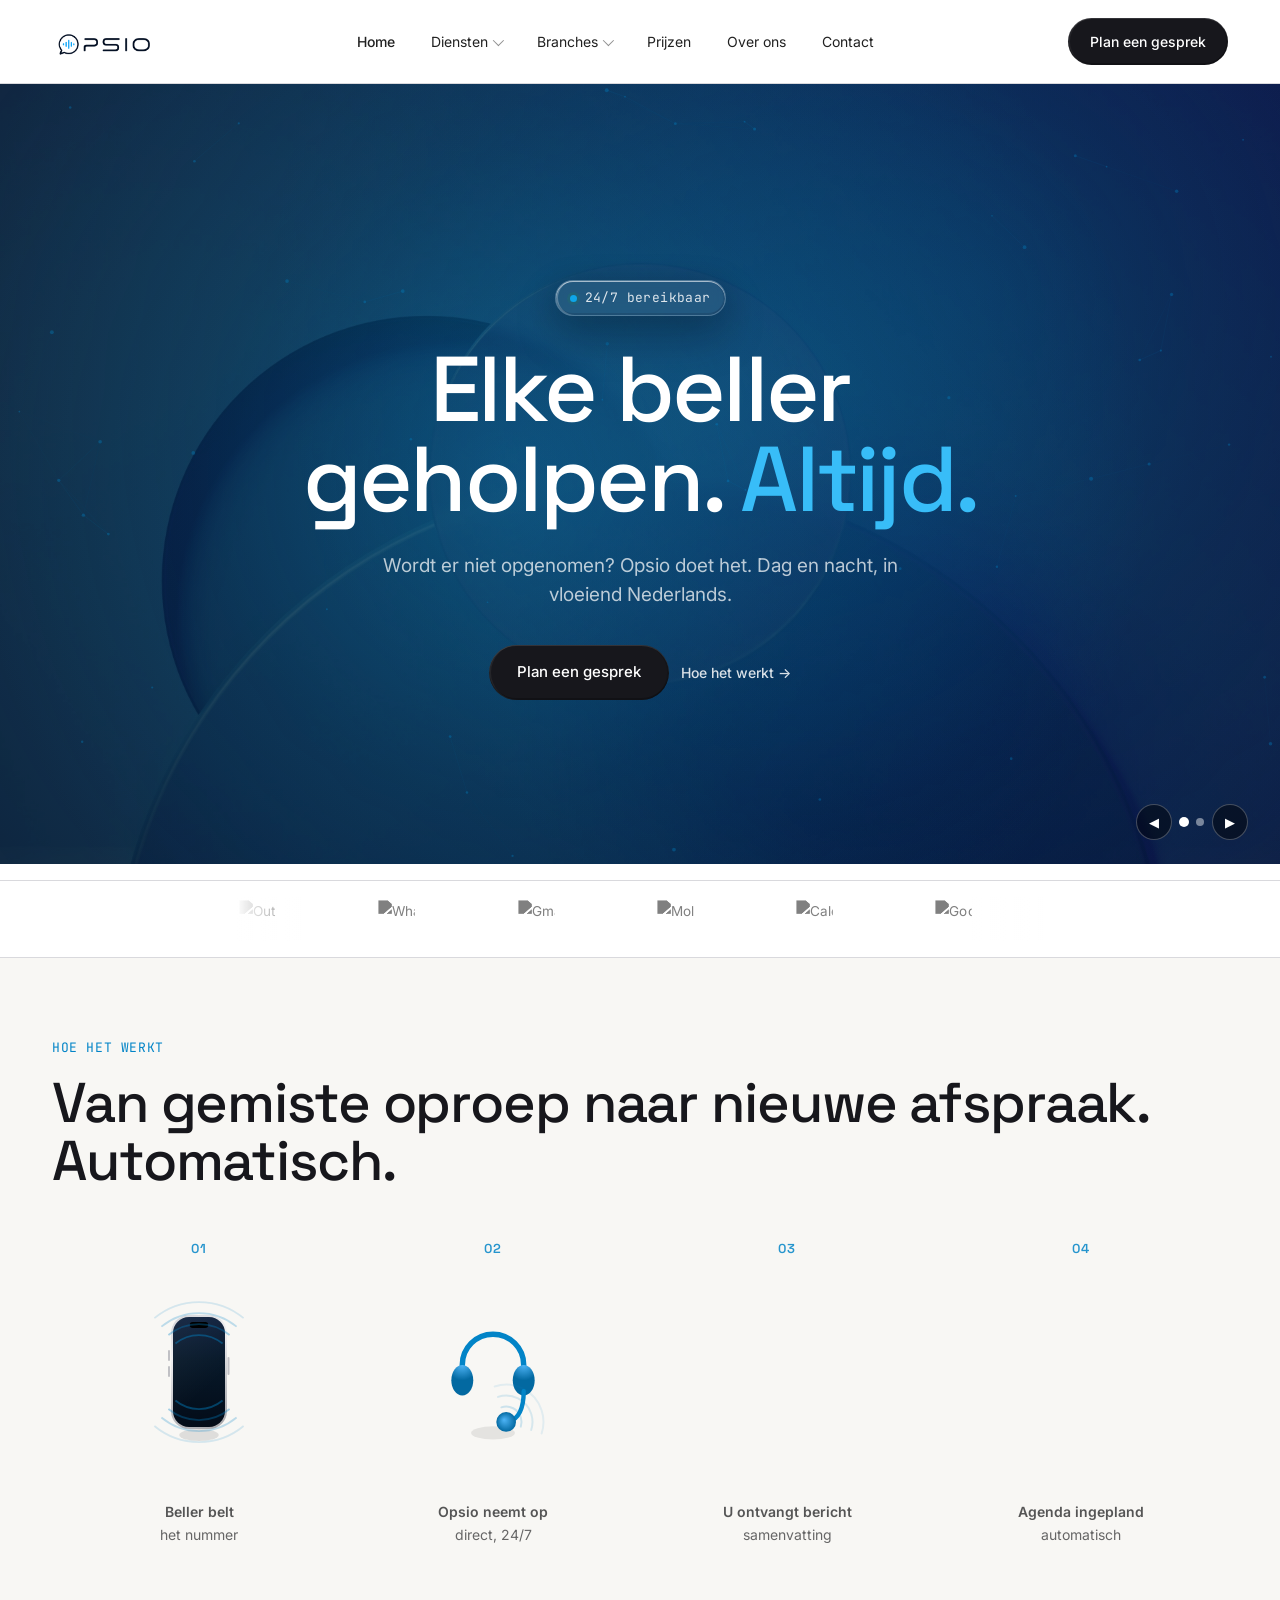
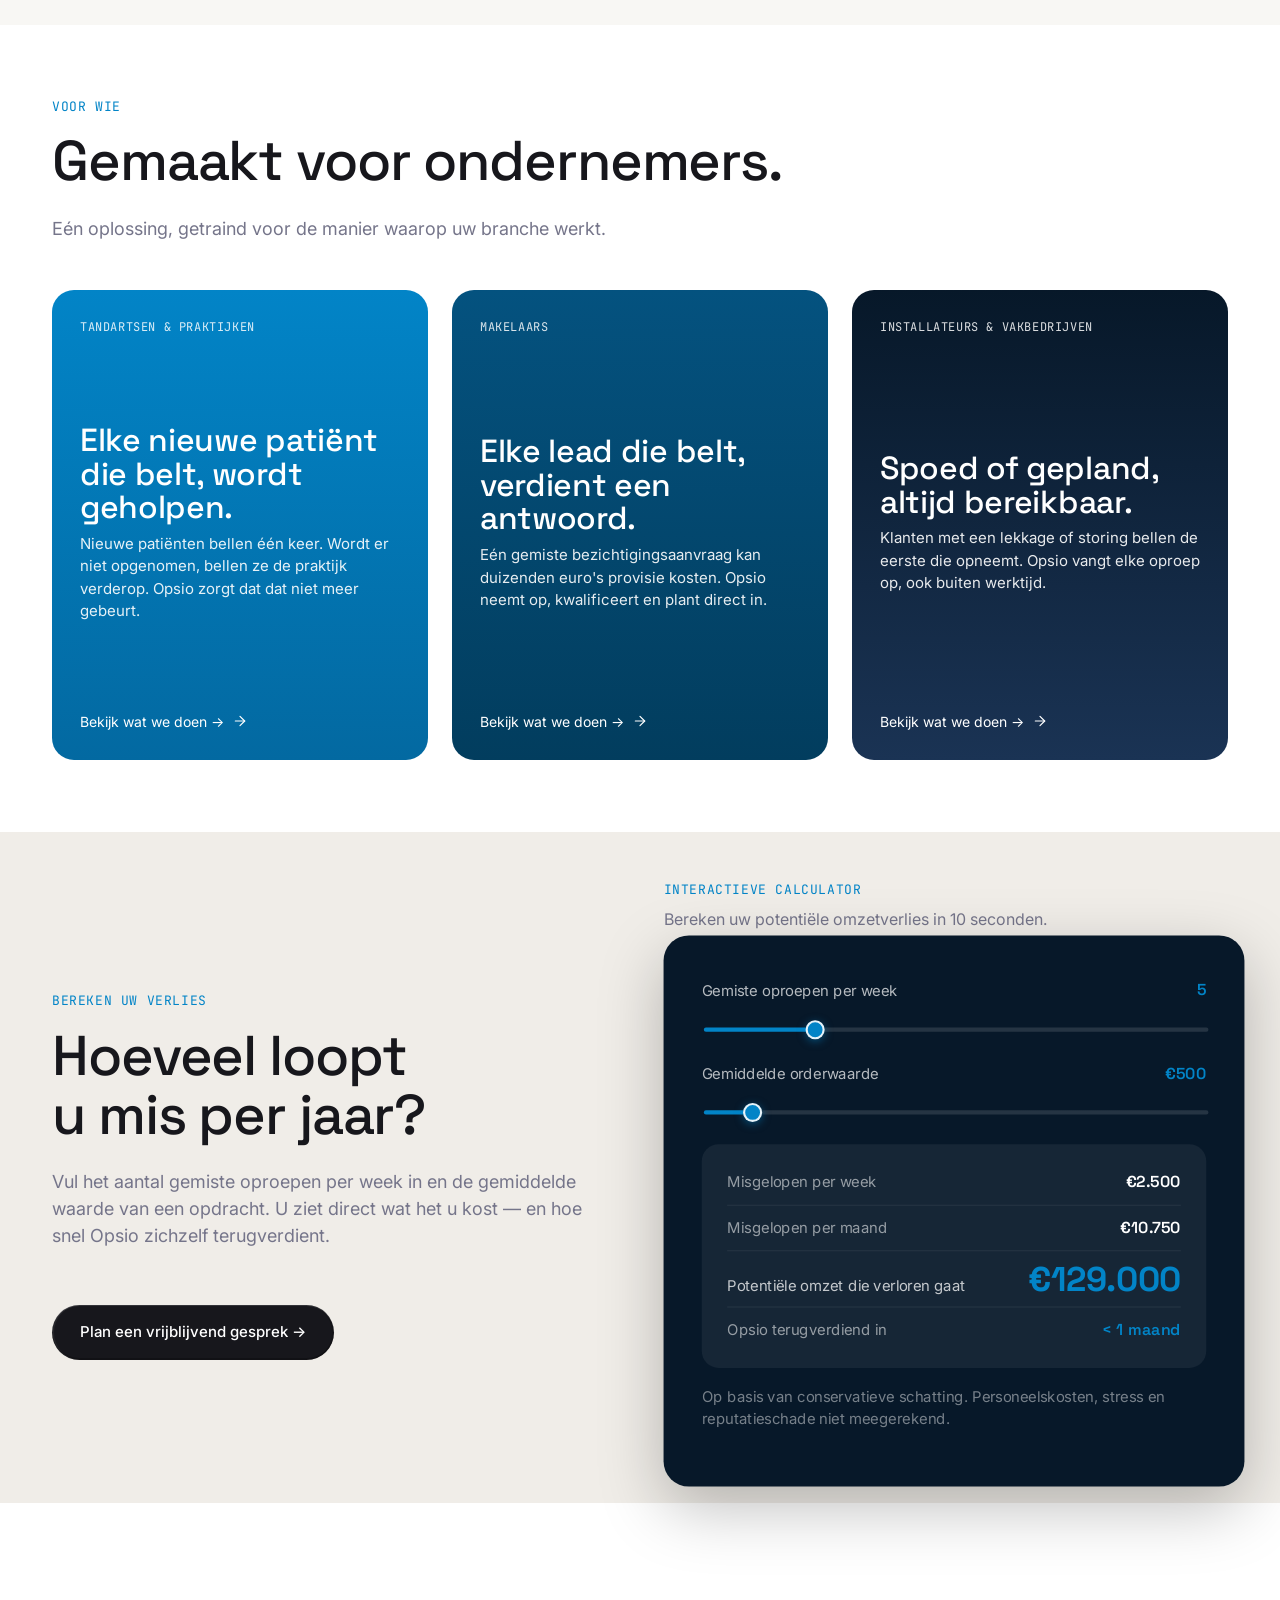
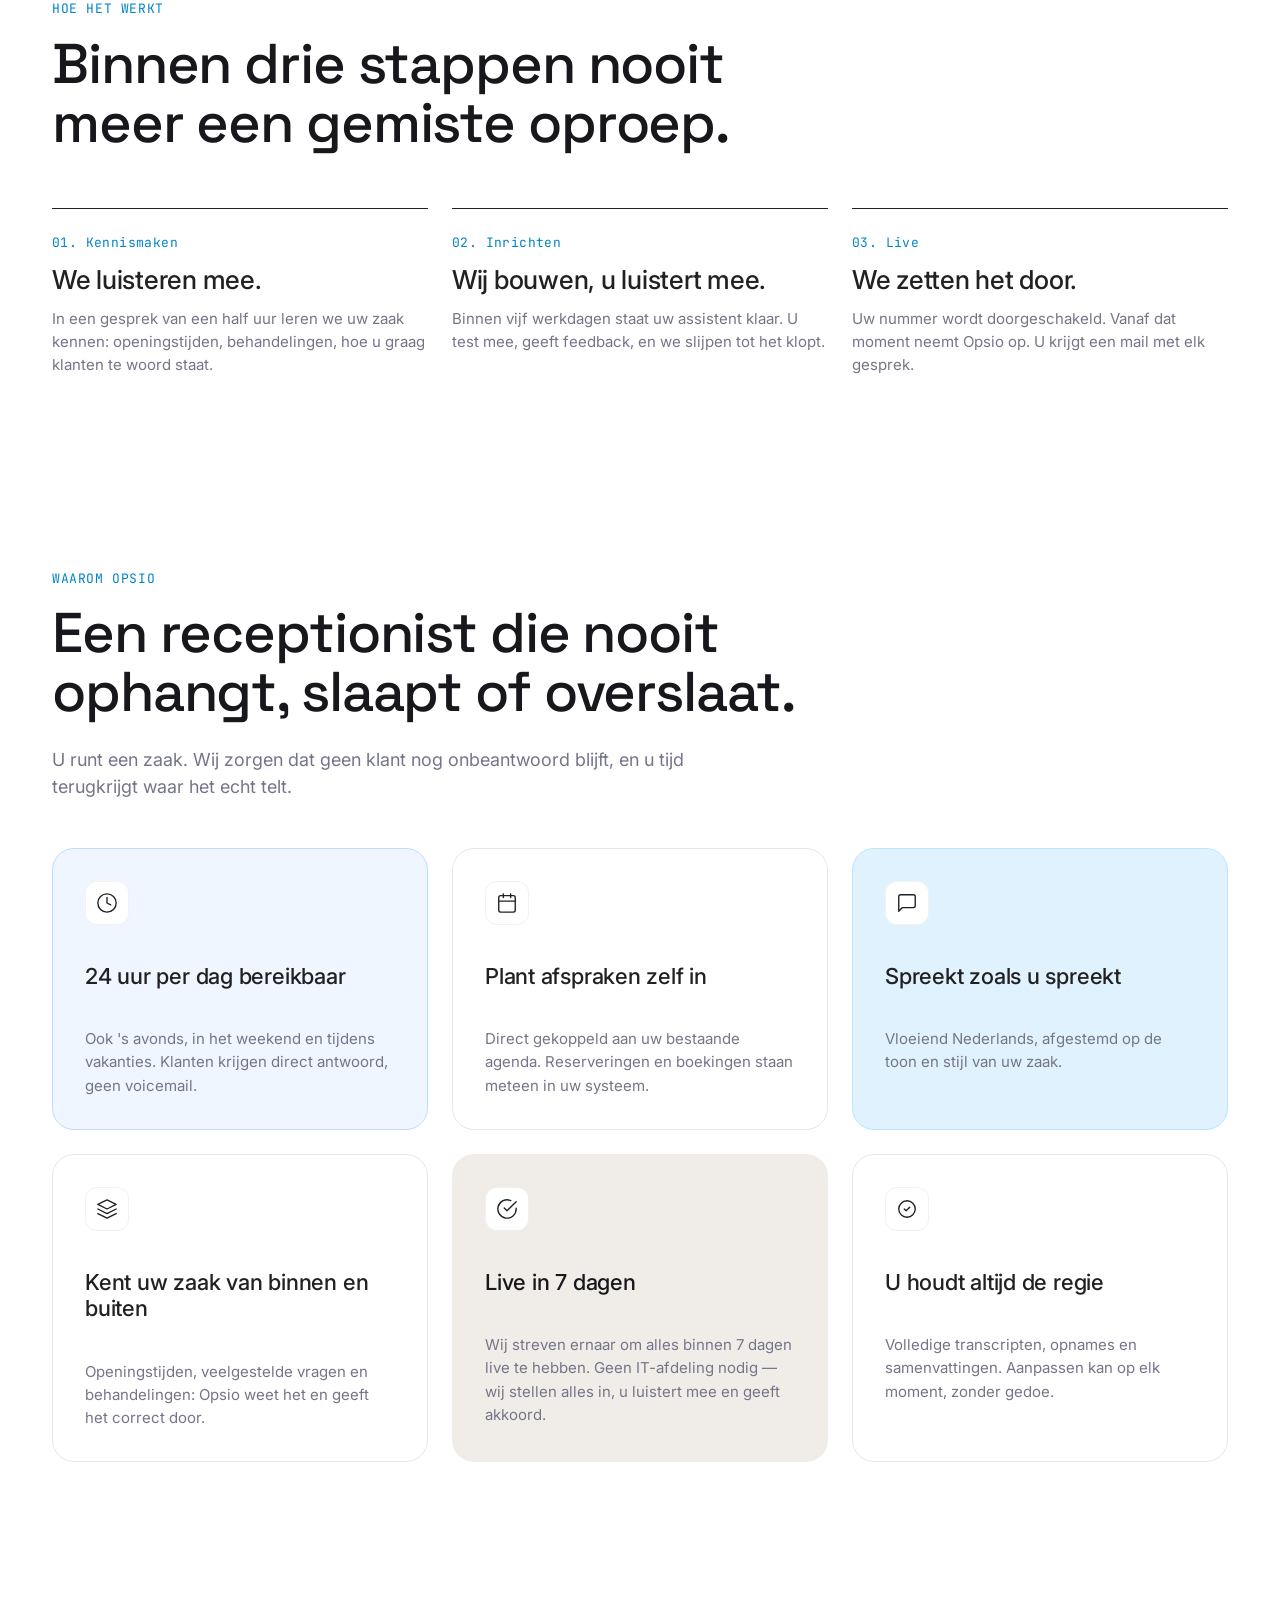
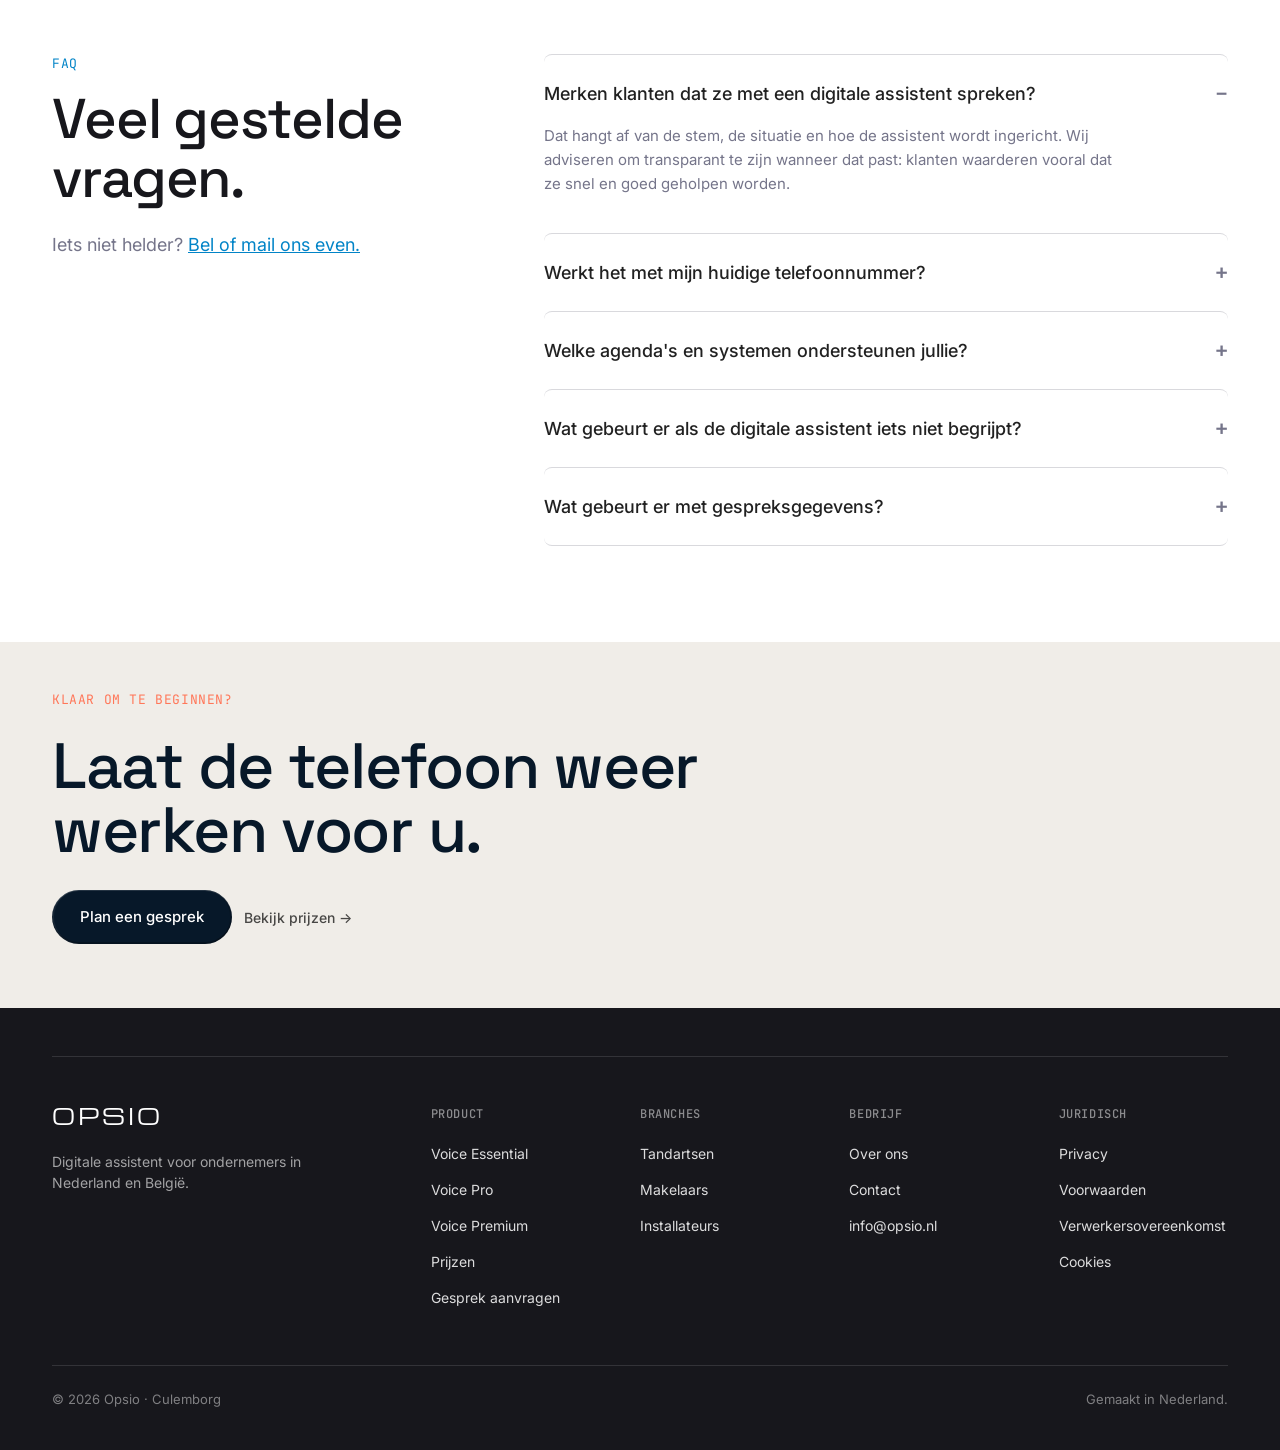
==== commit 11c0cb16: "Fix hero-hoogte op mobiel: 100dvh vervangt 100vh in portrait 100vh gebruikte de large viewport (URL-" ====
--- a/index.html
+++ b/index.html
@@ -753,12 +753,12 @@
   .hero-slides {
     height: auto;
     min-height: calc(100svh - 64px);
-    min-height: calc(100vh - 64px);
+    min-height: calc(100dvh - 64px);
   }
   .hero-slide .hero-card {
     height: auto;
     min-height: calc(100svh - 64px);
-    min-height: calc(100vh - 64px);
+    min-height: calc(100dvh - 64px);
   }
 }
 
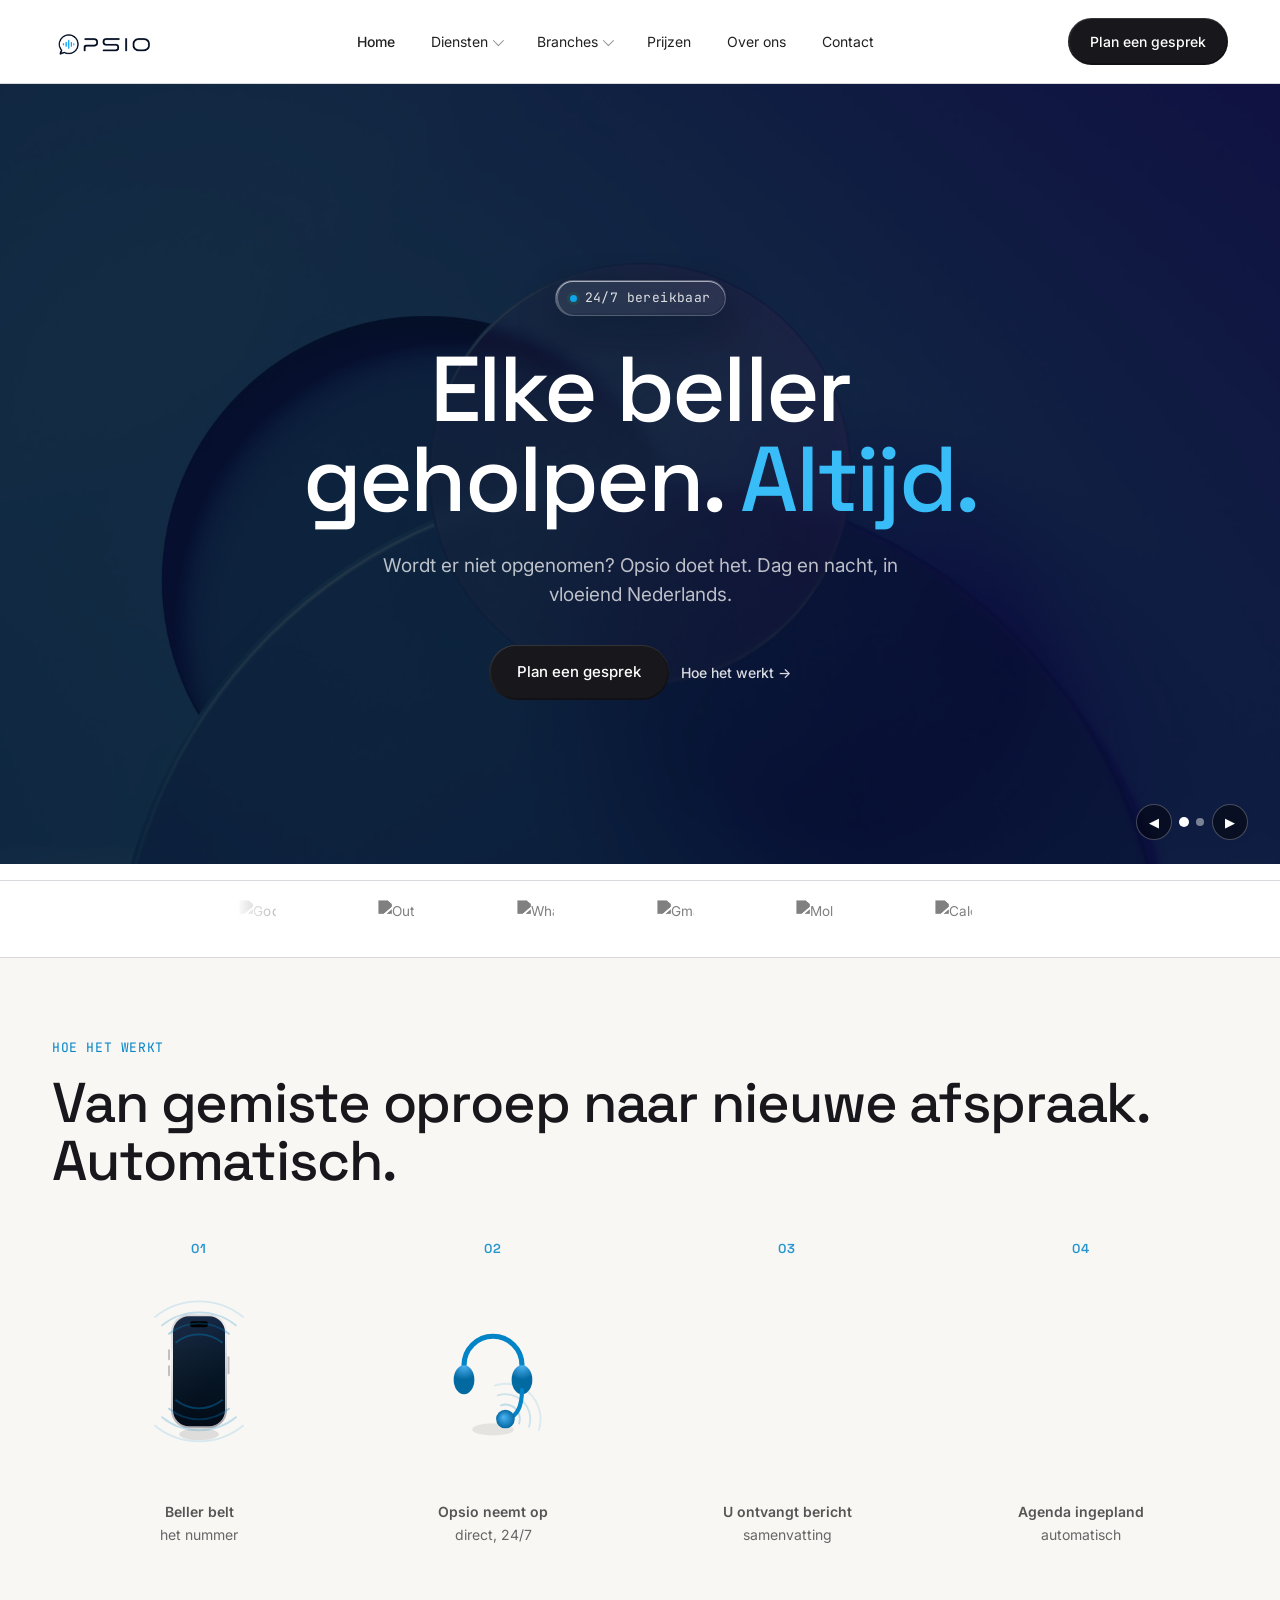
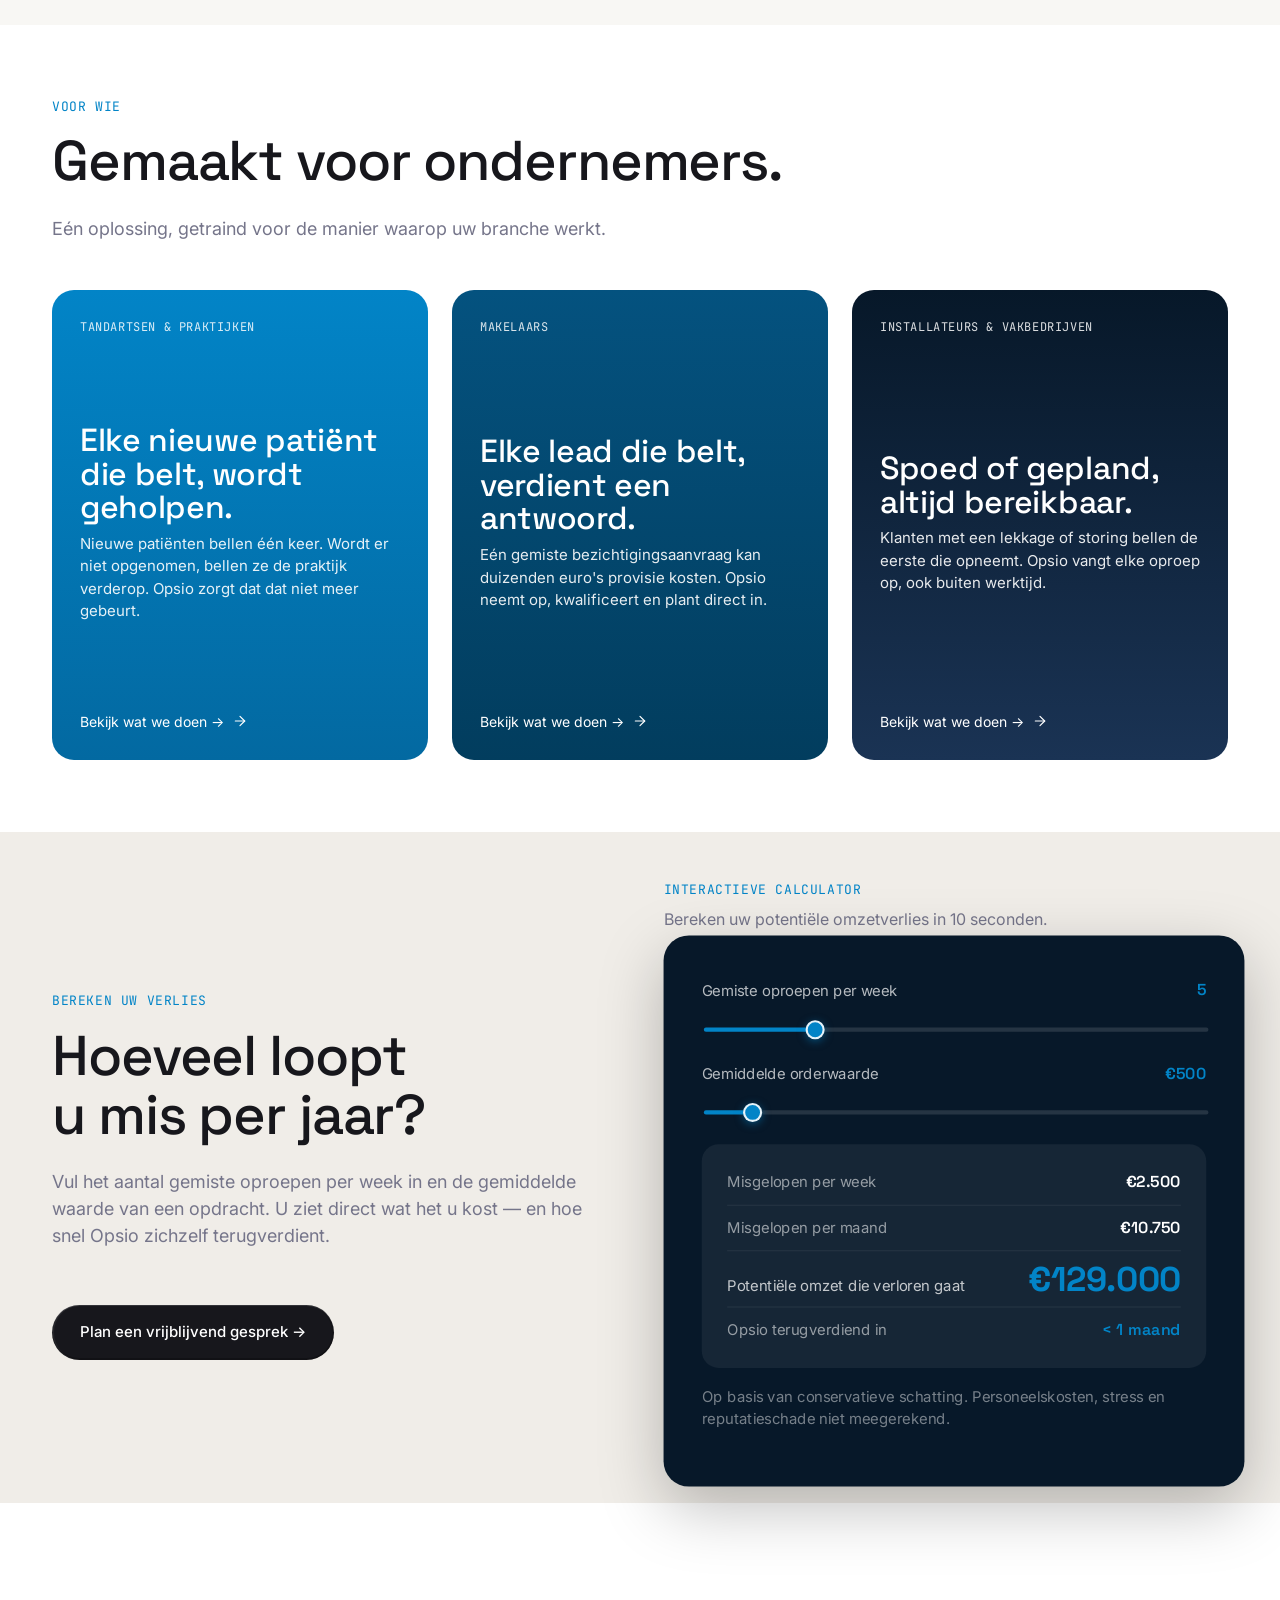
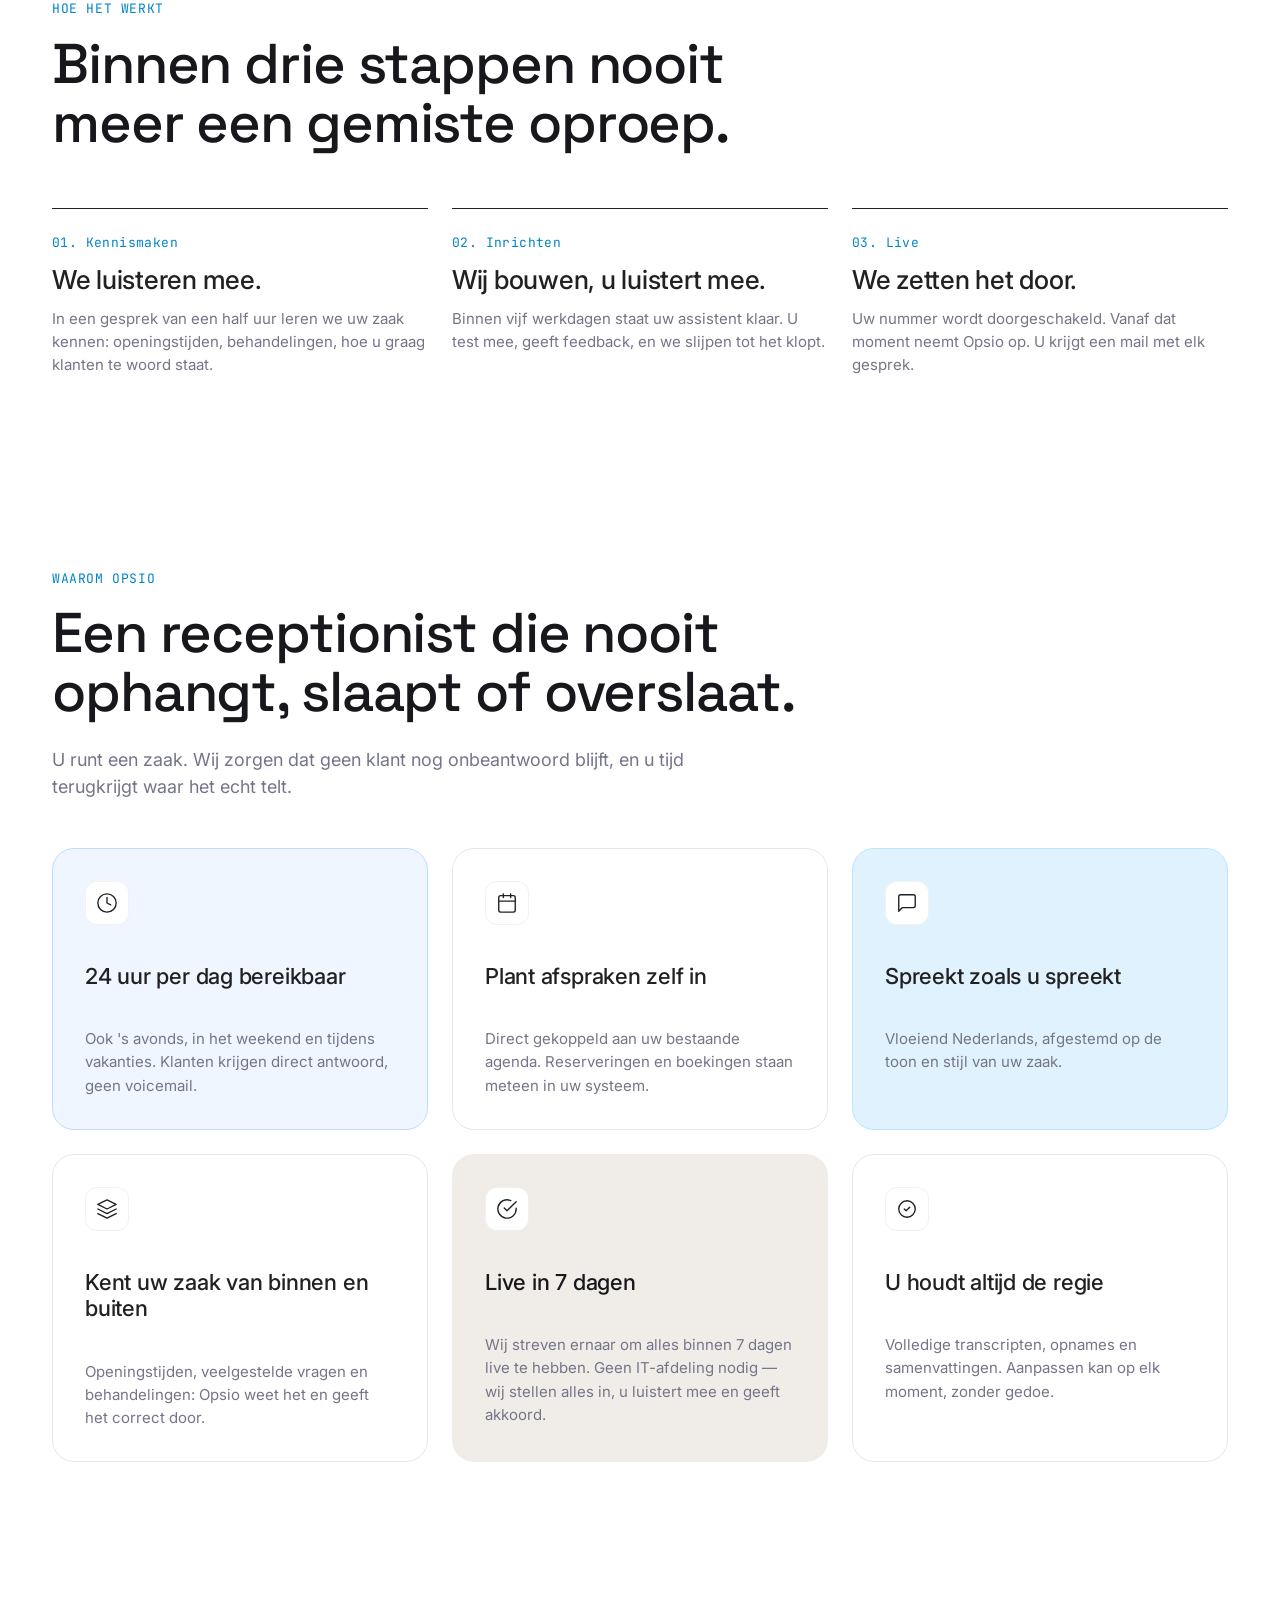
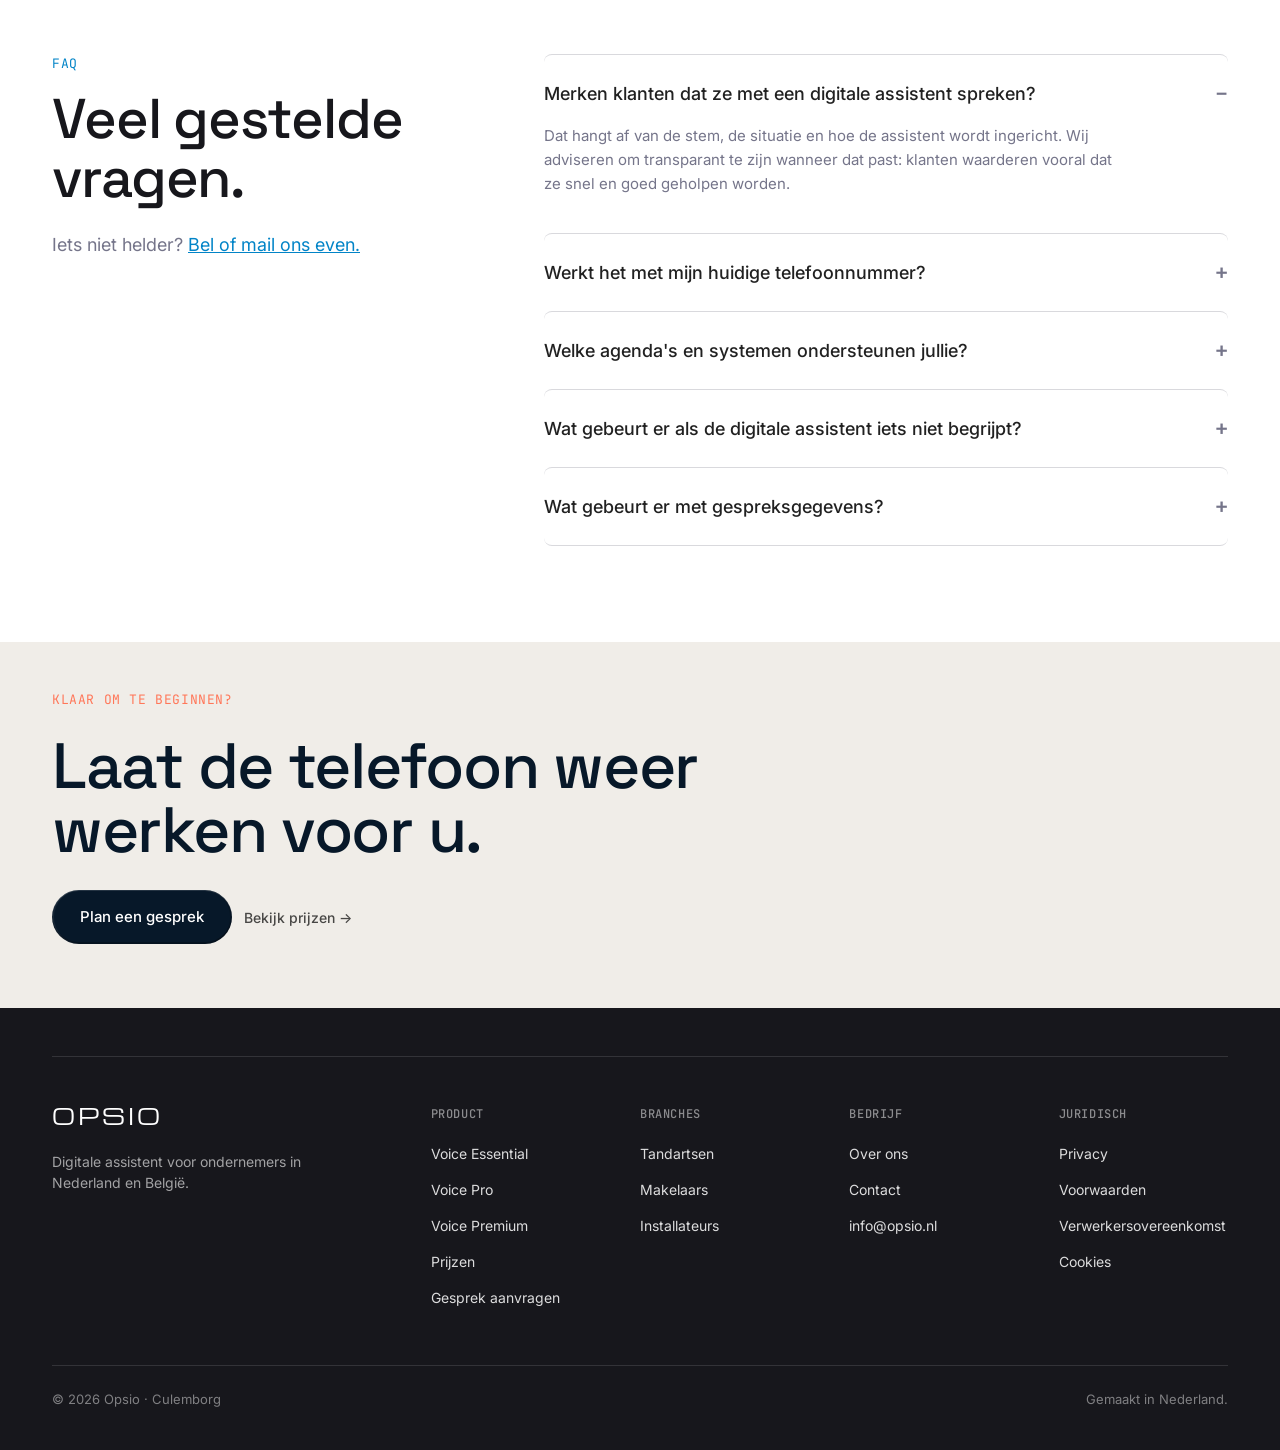
==== commit 263616ca: "Fix overlappende hero-controls op mobiel (slide 2) Op mobiel stonden .hero-video-controls (bottom:16" ====
--- a/index.html
+++ b/index.html
@@ -1039,9 +1039,17 @@
     object-position: center center;
     background: #051223;
   }
+  /* Video controls: rechts, boven de carousel-nav (72px van onder) */
   .hero-video-controls {
+    bottom: 72px;
+    right: 16px;
+  }
+  /* Carousel-nav: gecentreerd onderaan — no overlap met video-controls */
+  .hero-carousel-nav {
     bottom: 16px;
-    right: 16px;
+    right: auto;
+    left: 50%;
+    transform: translateX(-50%);
   }
 }
 </style>
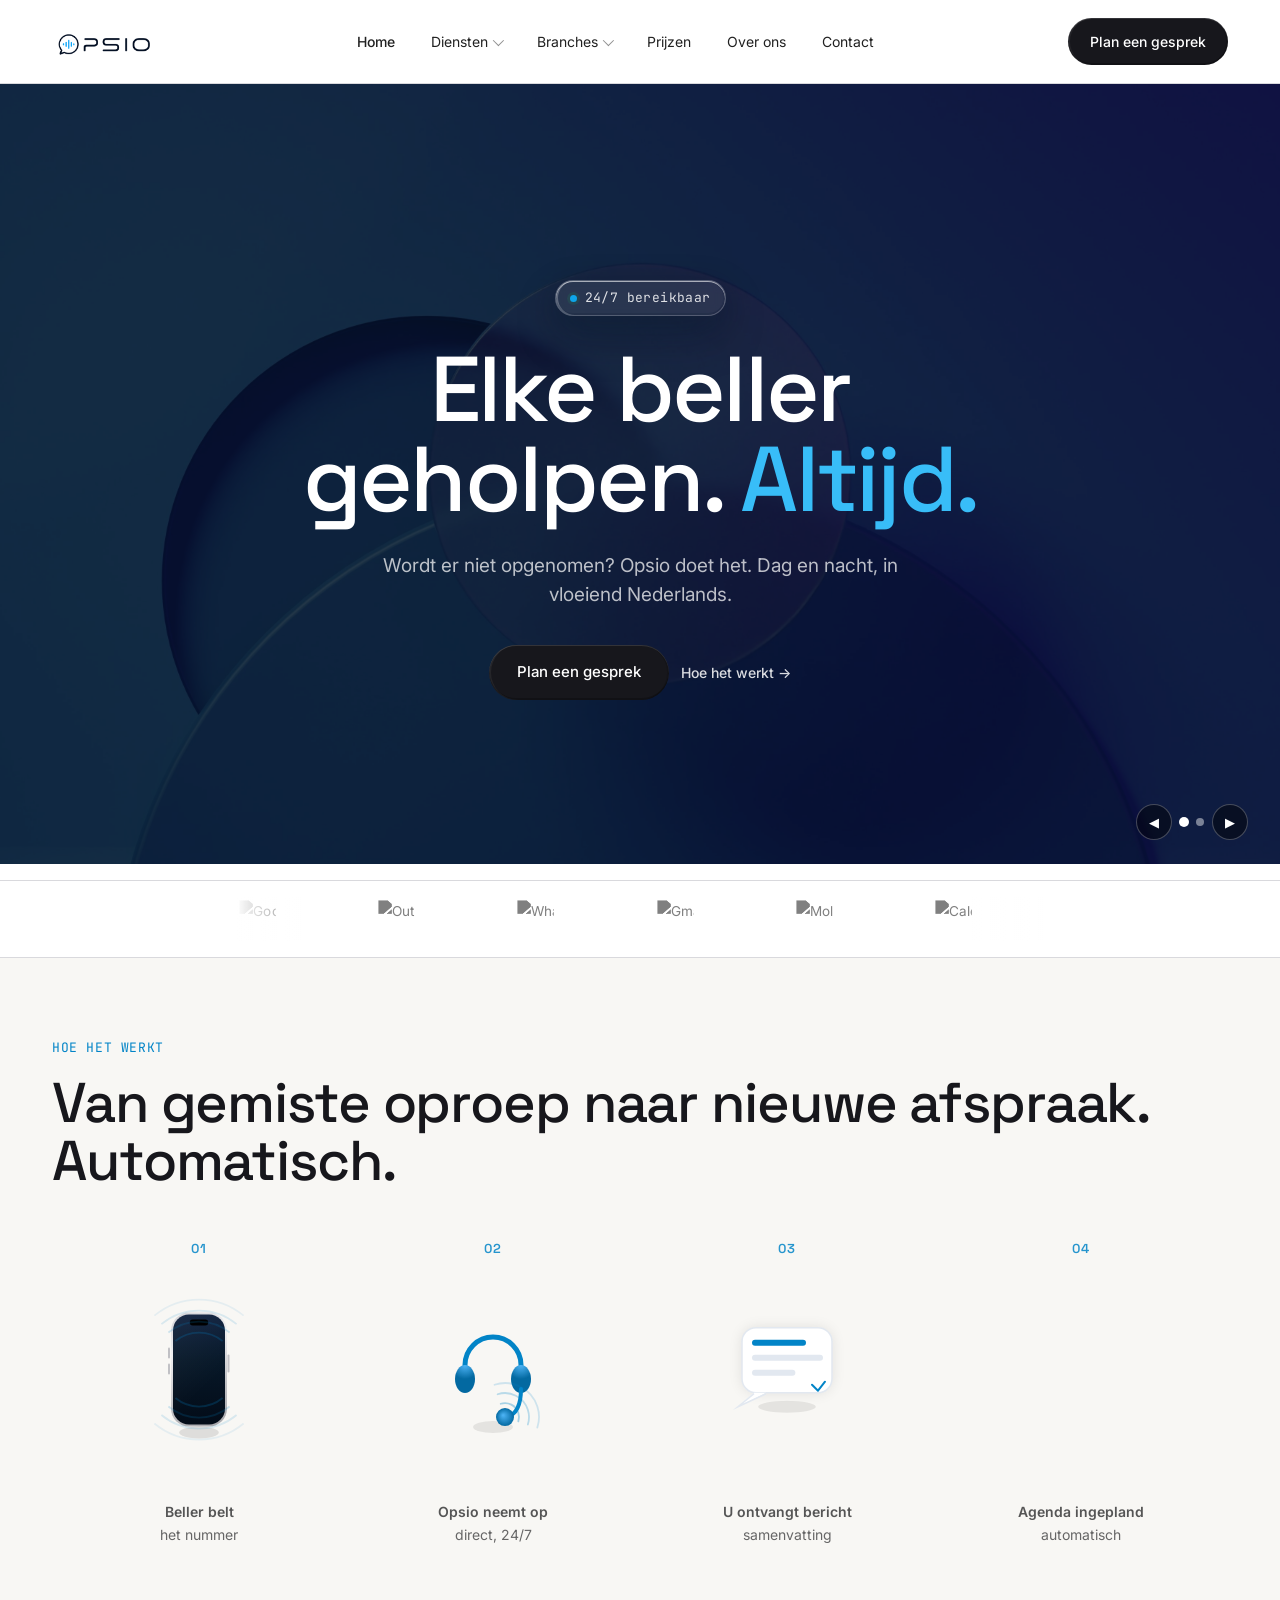
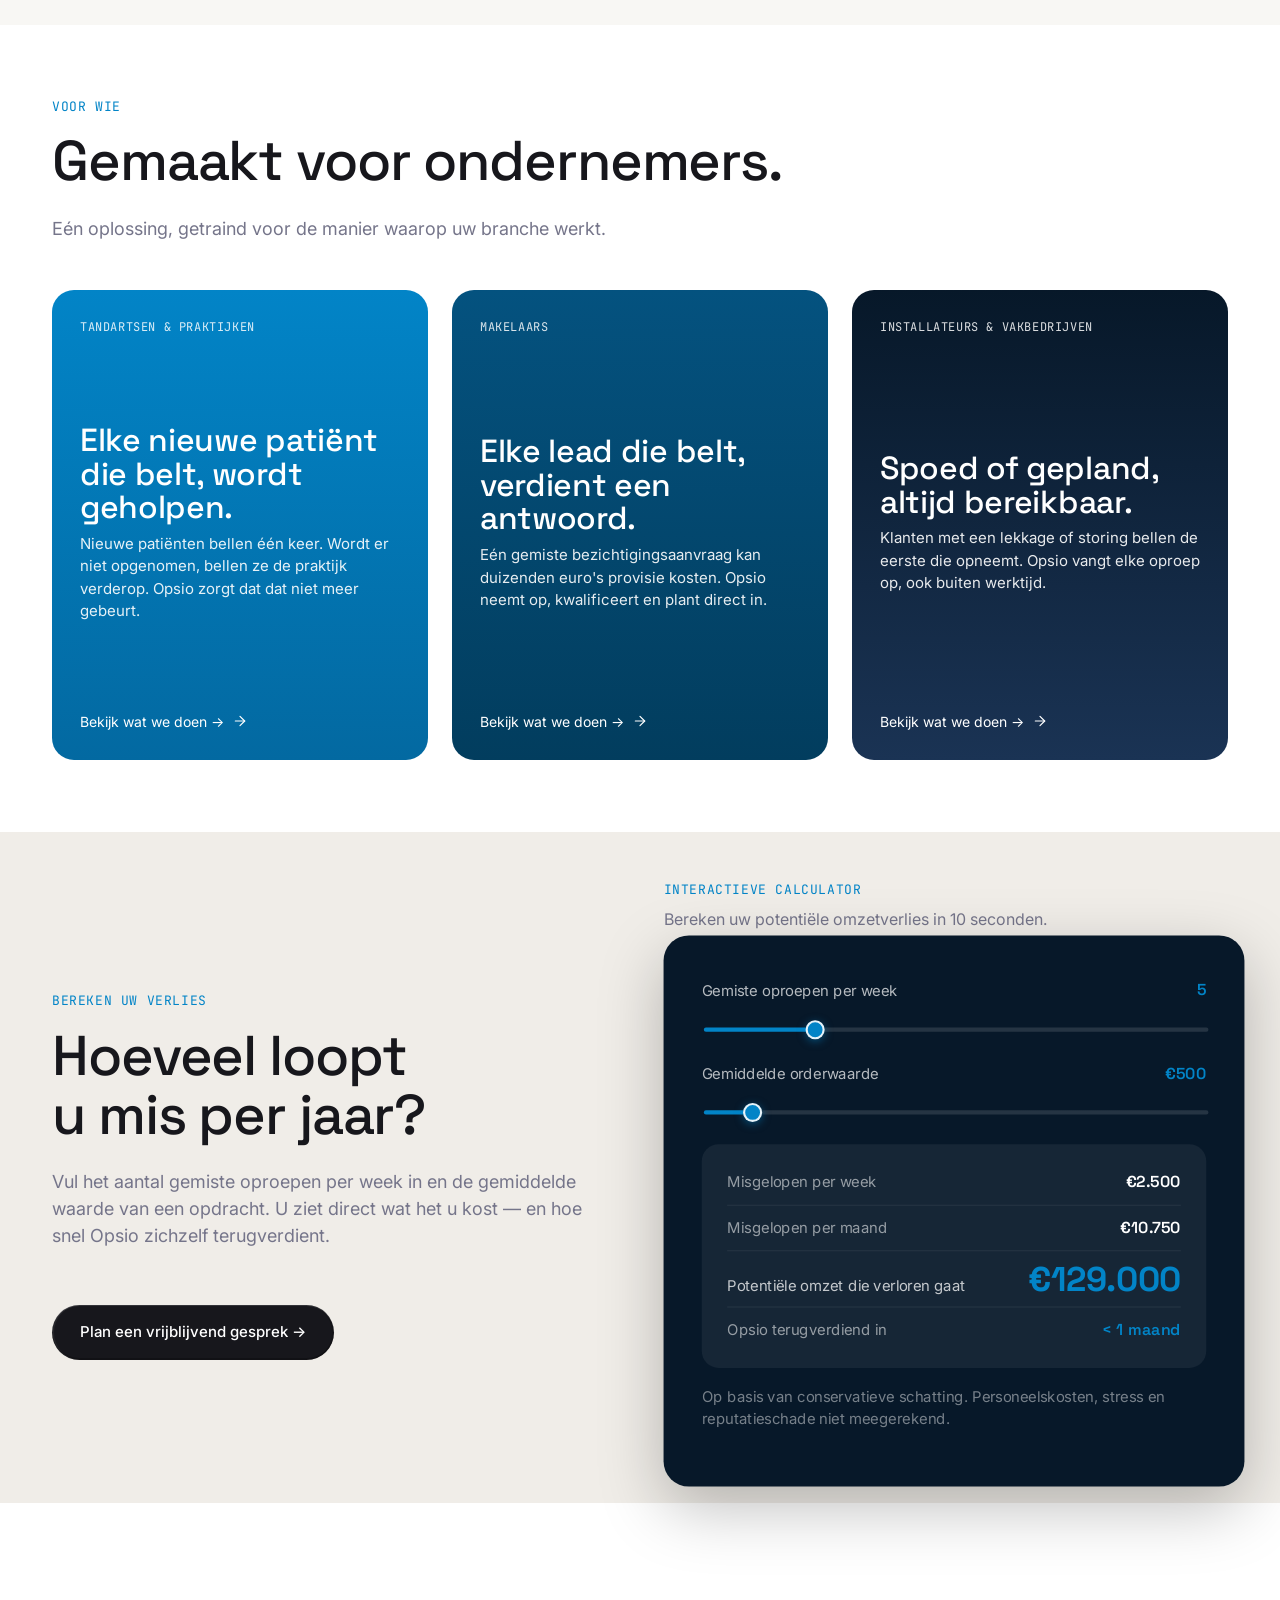
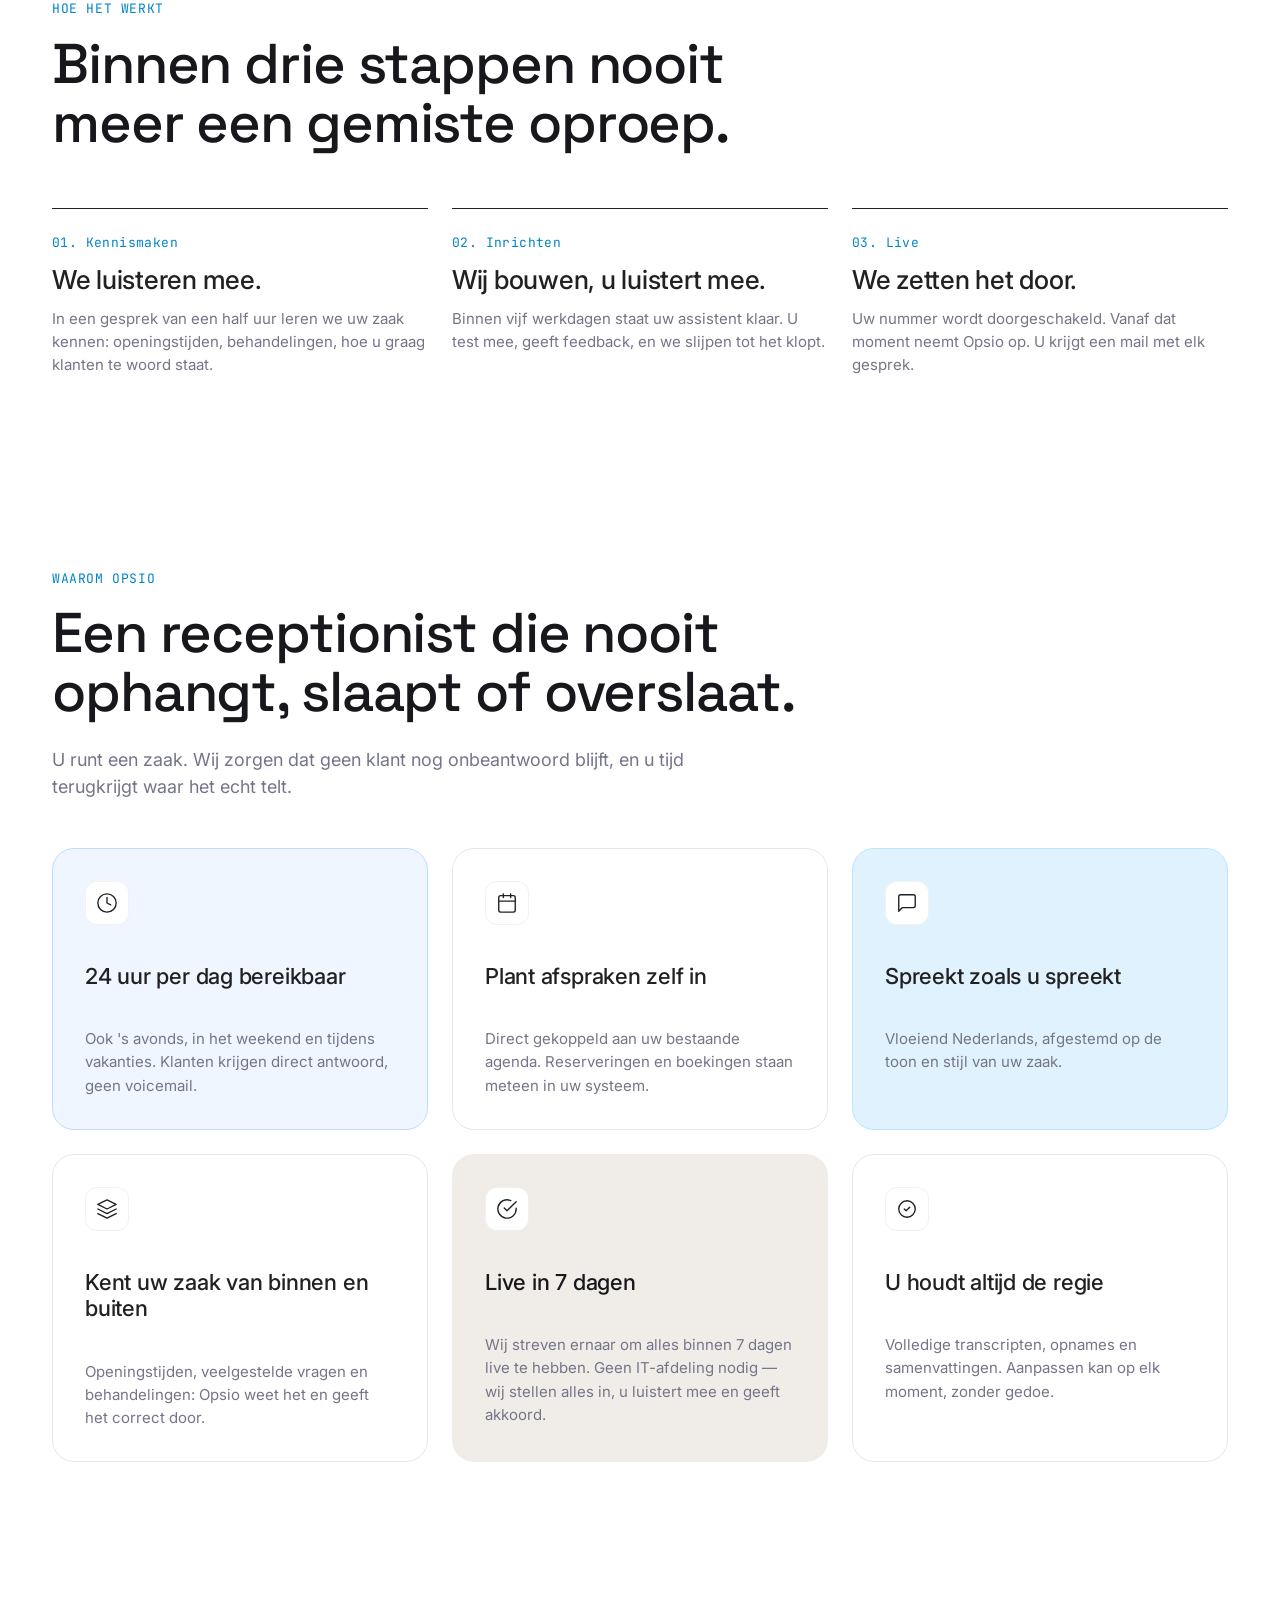
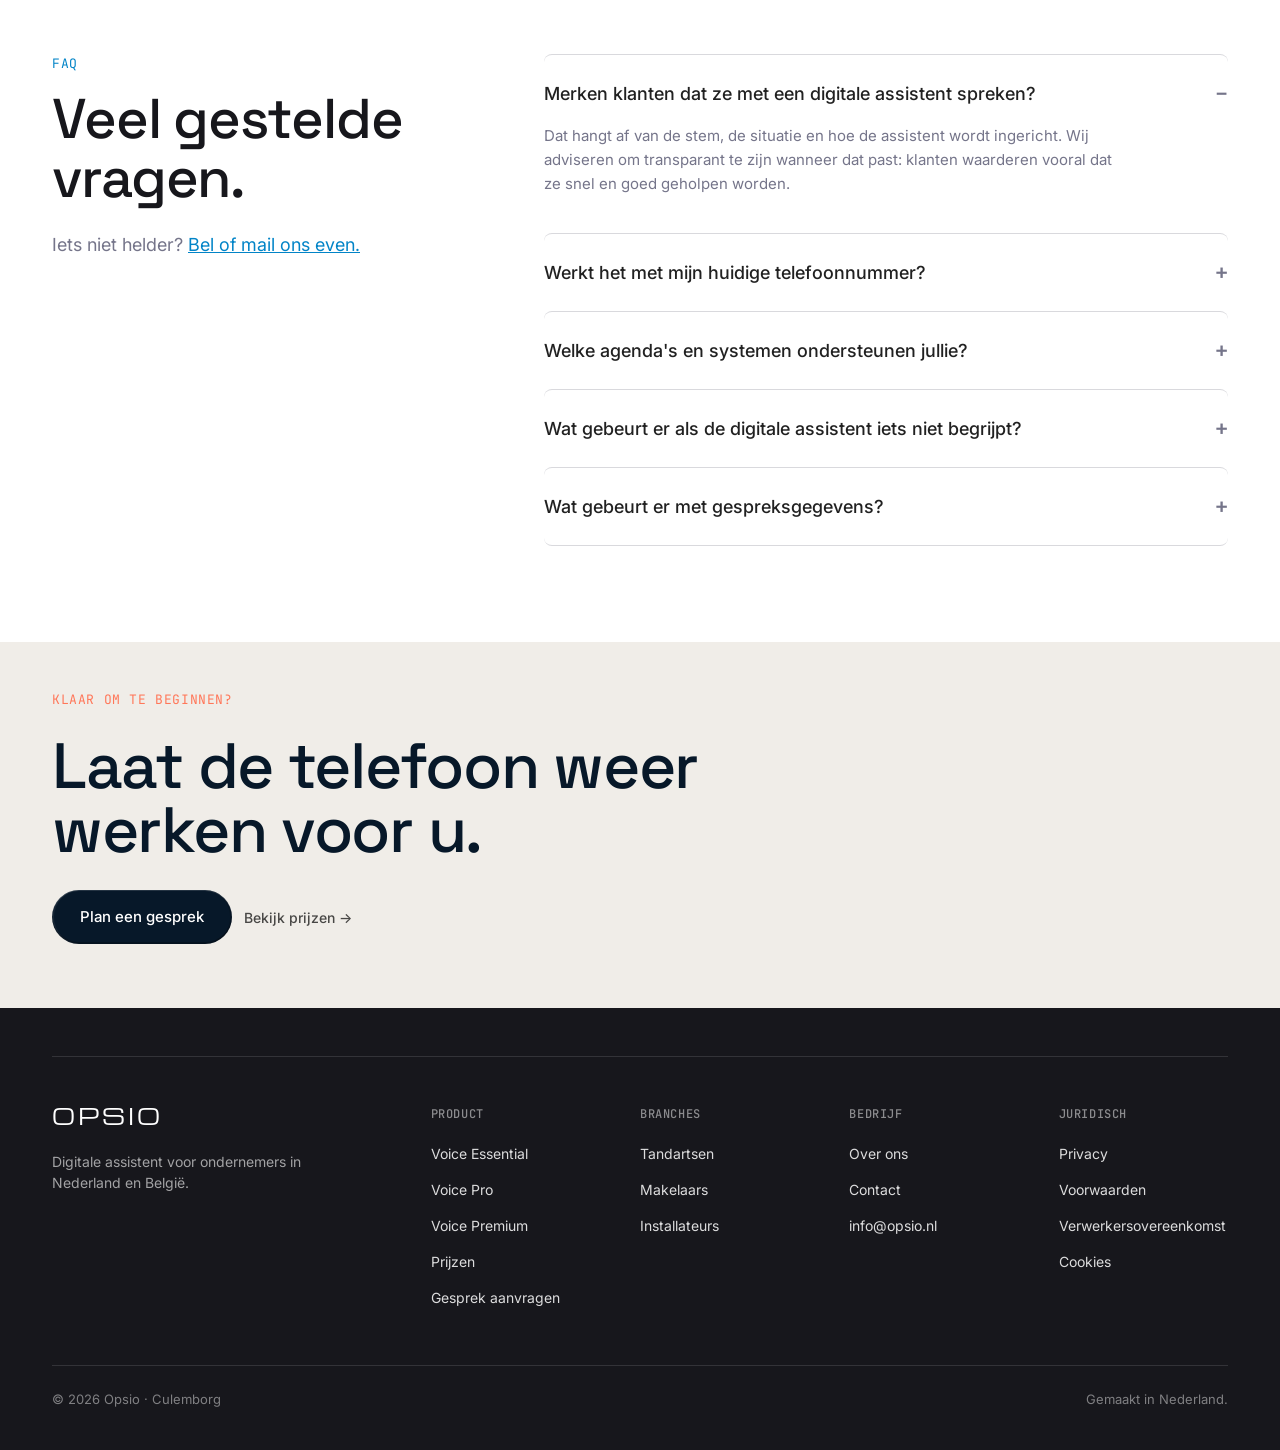
==== commit 3fc8502d: "Fix process-flow canvas: animate flag + remove load race condition - Remove 768px mobile guard; add " ====
--- a/index.html
+++ b/index.html
@@ -1201,8 +1201,8 @@
 
 <script>
 (function() {
-  if (window.matchMedia('(max-width: 768px)').matches) return;
   if (window.matchMedia('(prefers-reduced-motion: reduce)').matches) return;
+  var animate = !window.matchMedia('(max-width: 768px)').matches;
   var dpr = window.devicePixelRatio || 1;
   function setupHD(id) {
     var c = document.getElementById(id);
@@ -1348,9 +1348,8 @@
     });
   }
 
-  window.addEventListener('load', function() {
-    var c1=setupHD('proc-c1'), c2=setupHD('proc-c2'), c3=setupHD('proc-c3'), c4=setupHD('proc-c4');
-    if (!c1||!c2||!c3||!c4) return;
+  var c1=setupHD('proc-c1'), c2=setupHD('proc-c2'), c3=setupHD('proc-c3'), c4=setupHD('proc-c4');
+  if (!c1||!c2||!c3||!c4) return;
 
     var connCanvas = document.getElementById('proc-conn');
     if (!connCanvas) return;
@@ -1367,98 +1366,105 @@
       connCtx.setTransform(dpr, 0, 0, dpr, 0, 0);
     }
 
+  setupConn();
+  window.addEventListener('resize', function() {
     setupConn();
-    window.addEventListener('resize', setupConn);
-
-    var startTime = null;
-    var processVisible = true;
-    if ('IntersectionObserver' in window) {
-      new IntersectionObserver(function(entries) {
-        processVisible = entries[0].isIntersecting;
-      }, { threshold: 0 }).observe(connCanvas);
+    if (!animate) draw(0);
+  });
+
+  var startTime = null;
+  var processVisible = true;
+  if ('IntersectionObserver' in window) {
+    new IntersectionObserver(function(entries) {
+      processVisible = entries[0].isIntersecting;
+    }, { threshold: 0 }).observe(connCanvas);
+  }
+  var canvases = [c1,c2,c3,c4];
+  var drawFns = [drawIphone,drawHeadset,drawBubble,drawCalendar];
+
+  function draw(ts) {
+    if (!processVisible) { if (animate) requestAnimationFrame(draw); return; }
+    if (!startTime) startTime=ts;
+    var elapsed=(ts-startTime)%CYCLE, t=ts/1000;
+    var W=connCanvas.width/dpr, H=connCanvas.height/dpr;
+
+    canvases.forEach(function(canv,i) {
+      var lt=Math.max(0,elapsed-iconTimes[i]);
+      var p=clamp(lt/400,0,1);
+      var scale=easeOutBack(p);
+      var floatY=Math.sin(t*1.6+i*0.8)*6*scale;
+      var ctx2=canv.ctx, W2=canv.w, H2=canv.h;
+      ctx2.clearRect(0,0,W2,H2);
+      ctx2.save();
+      ctx2.translate(W2/2,H2/2);
+      ctx2.scale(scale,scale);
+      ctx2.translate(-W2/2,-H2/2);
+      drawFns[i](ctx2,W2,H2,t,floatY);
+      ctx2.restore();
+    });
+
+    connCtx.clearRect(0,0,W,H);
+    var centers=getIconCenters(['proc-c1','proc-c2','proc-c3','proc-c4'],connParent);
+    if (!centers || !centers[0]) {
+      if (animate) requestAnimationFrame(draw);
+      return;
     }
-    var canvases = [c1,c2,c3,c4];
-    var drawFns = [drawIphone,drawHeadset,drawBubble,drawCalendar];
-
-    function draw(ts) {
-      if (!processVisible) { requestAnimationFrame(draw); return; }
-      if (!startTime) startTime=ts;
-      var elapsed=(ts-startTime)%CYCLE, t=ts/1000;
-      var W=connCanvas.width/dpr, H=connCanvas.height/dpr;
-
-      canvases.forEach(function(canv,i) {
-        var lt=Math.max(0,elapsed-iconTimes[i]);
-        var p=clamp(lt/400,0,1);
-        var scale=easeOutBack(p);
-        var floatY=Math.sin(t*1.6+i*0.8)*6*scale;
-        var ctx2=canv.ctx, W2=canv.w, H2=canv.h;
-        ctx2.clearRect(0,0,W2,H2);
-        ctx2.save();
-        ctx2.translate(W2/2,H2/2);
-        ctx2.scale(scale,scale);
-        ctx2.translate(-W2/2,-H2/2);
-        drawFns[i](ctx2,W2,H2,t,floatY);
-        ctx2.restore();
-      });
-
-      connCtx.clearRect(0,0,W,H);
-      var centers=getIconCenters(['proc-c1','proc-c2','proc-c3','proc-c4'],connParent);
-      if (!centers || !centers[0]) {
-        requestAnimationFrame(draw);
-        return;
+
+    for (var i=0;i<3;i++) {
+      if (elapsed<iconTimes[i]+200) continue;
+
+      var x1=centers[i].x+48;
+      var x2=centers[i+1].x-48;
+      var y=centers[i].y-10;
+
+      connCtx.beginPath();
+      connCtx.moveTo(x1,y);
+      connCtx.lineTo(x2,y);
+      connCtx.strokeStyle='rgba(2,132,199,0.15)';
+      connCtx.lineWidth=2;
+      connCtx.stroke();
+
+      connCtx.beginPath();
+      connCtx.moveTo(x2-8,y-6);
+      connCtx.lineTo(x2,y);
+      connCtx.lineTo(x2-8,y+6);
+      connCtx.strokeStyle='rgba(2,132,199,0.25)';
+      connCtx.lineWidth=2;
+      connCtx.lineCap='round';
+      connCtx.lineJoin='round';
+      connCtx.stroke();
+
+      var arrowElapsed=Math.max(0,elapsed-arrowTimes[i]);
+      var arrowProgress=clamp(arrowElapsed/arrowDur,0,1);
+      var easedP=easeInOut(arrowProgress);
+      var alpha=arrowProgress>0&&arrowProgress<1?Math.sin(easedP*Math.PI):0;
+
+      if (alpha>0.05) {
+        var dotX=x1+(x2-x1)*easedP;
+        var dotY=y;
+        var glow=connCtx.createRadialGradient(dotX,dotY,0,dotX,dotY,14);
+        glow.addColorStop(0,'rgba(2,132,199,'+(alpha*0.5)+')');
+        glow.addColorStop(1,'rgba(2,132,199,0)');
+        connCtx.beginPath();
+        connCtx.arc(dotX,dotY,14,0,Math.PI*2);
+        connCtx.fillStyle=glow;
+        connCtx.fill();
+        connCtx.beginPath();
+        connCtx.arc(dotX,dotY,3,0,Math.PI*2);
+        connCtx.fillStyle='rgba(2,132,199,'+alpha+')';
+        connCtx.fill();
       }
-
-      for (var i=0;i<3;i++) {
-        if (elapsed<iconTimes[i]+200) continue;
-
-        var x1=centers[i].x+48;
-        var x2=centers[i+1].x-48;
-        var y=centers[i].y-10;
-
-        connCtx.beginPath();
-        connCtx.moveTo(x1,y);
-        connCtx.lineTo(x2,y);
-        connCtx.strokeStyle='rgba(2,132,199,0.15)';
-        connCtx.lineWidth=2;
-        connCtx.stroke();
-
-        connCtx.beginPath();
-        connCtx.moveTo(x2-8,y-6);
-        connCtx.lineTo(x2,y);
-        connCtx.lineTo(x2-8,y+6);
-        connCtx.strokeStyle='rgba(2,132,199,0.25)';
-        connCtx.lineWidth=2;
-        connCtx.lineCap='round';
-        connCtx.lineJoin='round';
-        connCtx.stroke();
-
-        var arrowElapsed=Math.max(0,elapsed-arrowTimes[i]);
-        var arrowProgress=clamp(arrowElapsed/arrowDur,0,1);
-        var easedP=easeInOut(arrowProgress);
-        var alpha=arrowProgress>0&&arrowProgress<1?Math.sin(easedP*Math.PI):0;
-
-        if (alpha>0.05) {
-          var dotX=x1+(x2-x1)*easedP;
-          var dotY=y;
-          var glow=connCtx.createRadialGradient(dotX,dotY,0,dotX,dotY,14);
-          glow.addColorStop(0,'rgba(2,132,199,'+(alpha*0.5)+')');
-          glow.addColorStop(1,'rgba(2,132,199,0)');
-          connCtx.beginPath();
-          connCtx.arc(dotX,dotY,14,0,Math.PI*2);
-          connCtx.fillStyle=glow;
-          connCtx.fill();
-          connCtx.beginPath();
-          connCtx.arc(dotX,dotY,3,0,Math.PI*2);
-          connCtx.fillStyle='rgba(2,132,199,'+alpha+')';
-          connCtx.fill();
-        }
-      }
-
-      requestAnimationFrame(draw);
     }
 
+    if (animate) requestAnimationFrame(draw);
+  }
+
+  if (animate) {
     requestAnimationFrame(draw);
-  });
+  } else {
+    startTime = -2900;
+    draw(0);
+  }
 })();
 </script>
 
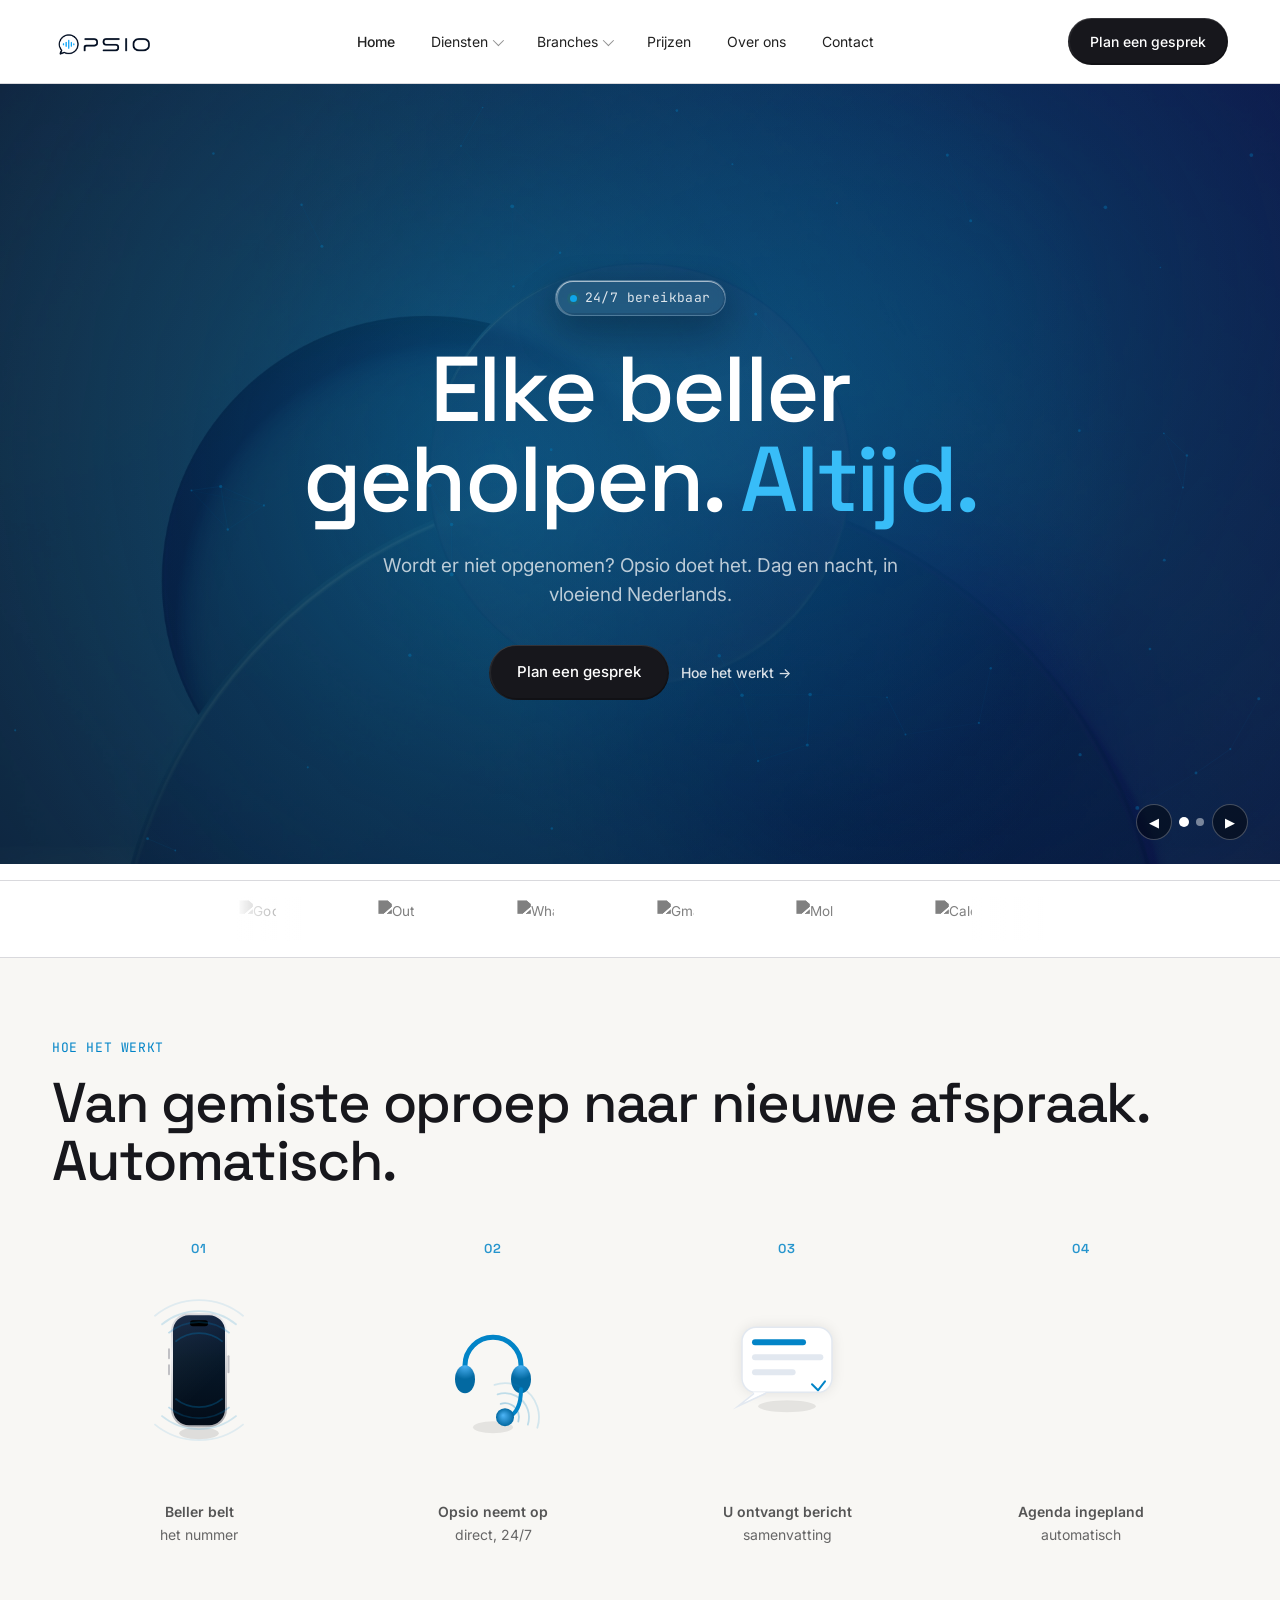
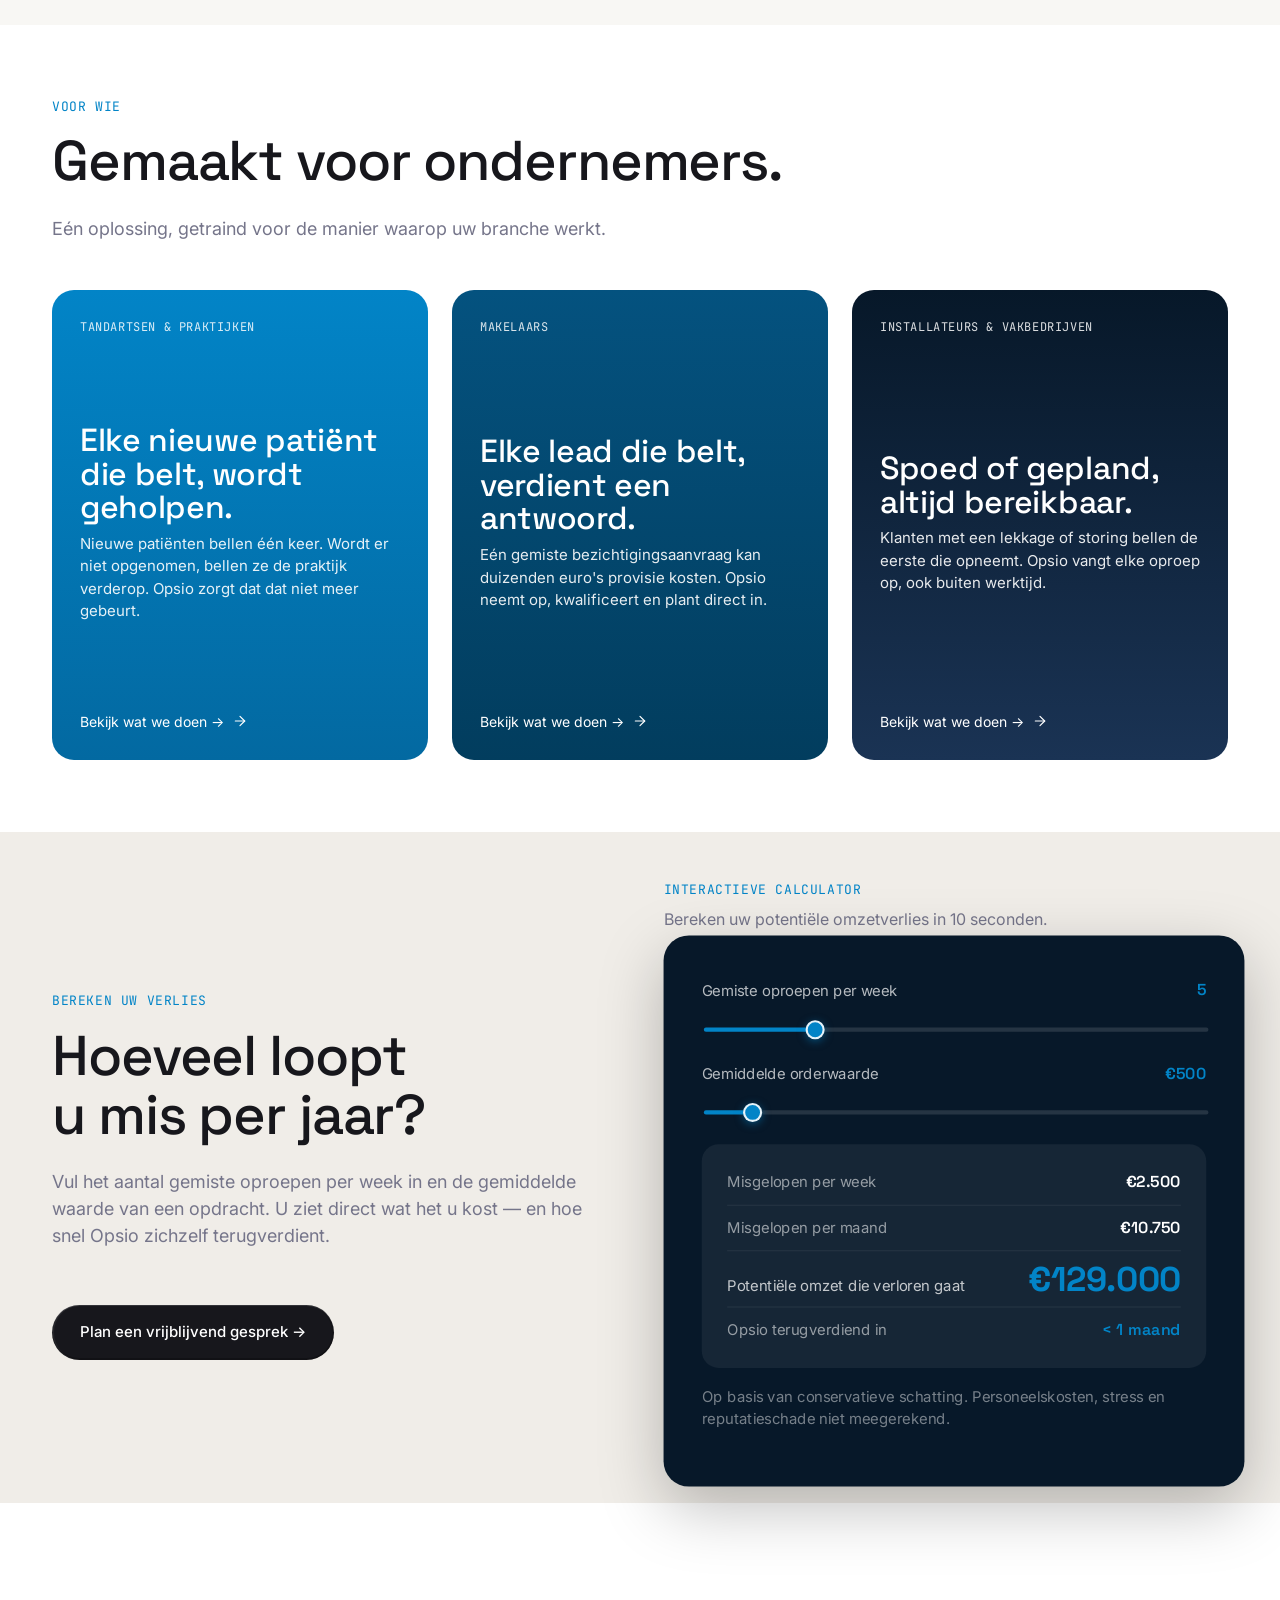
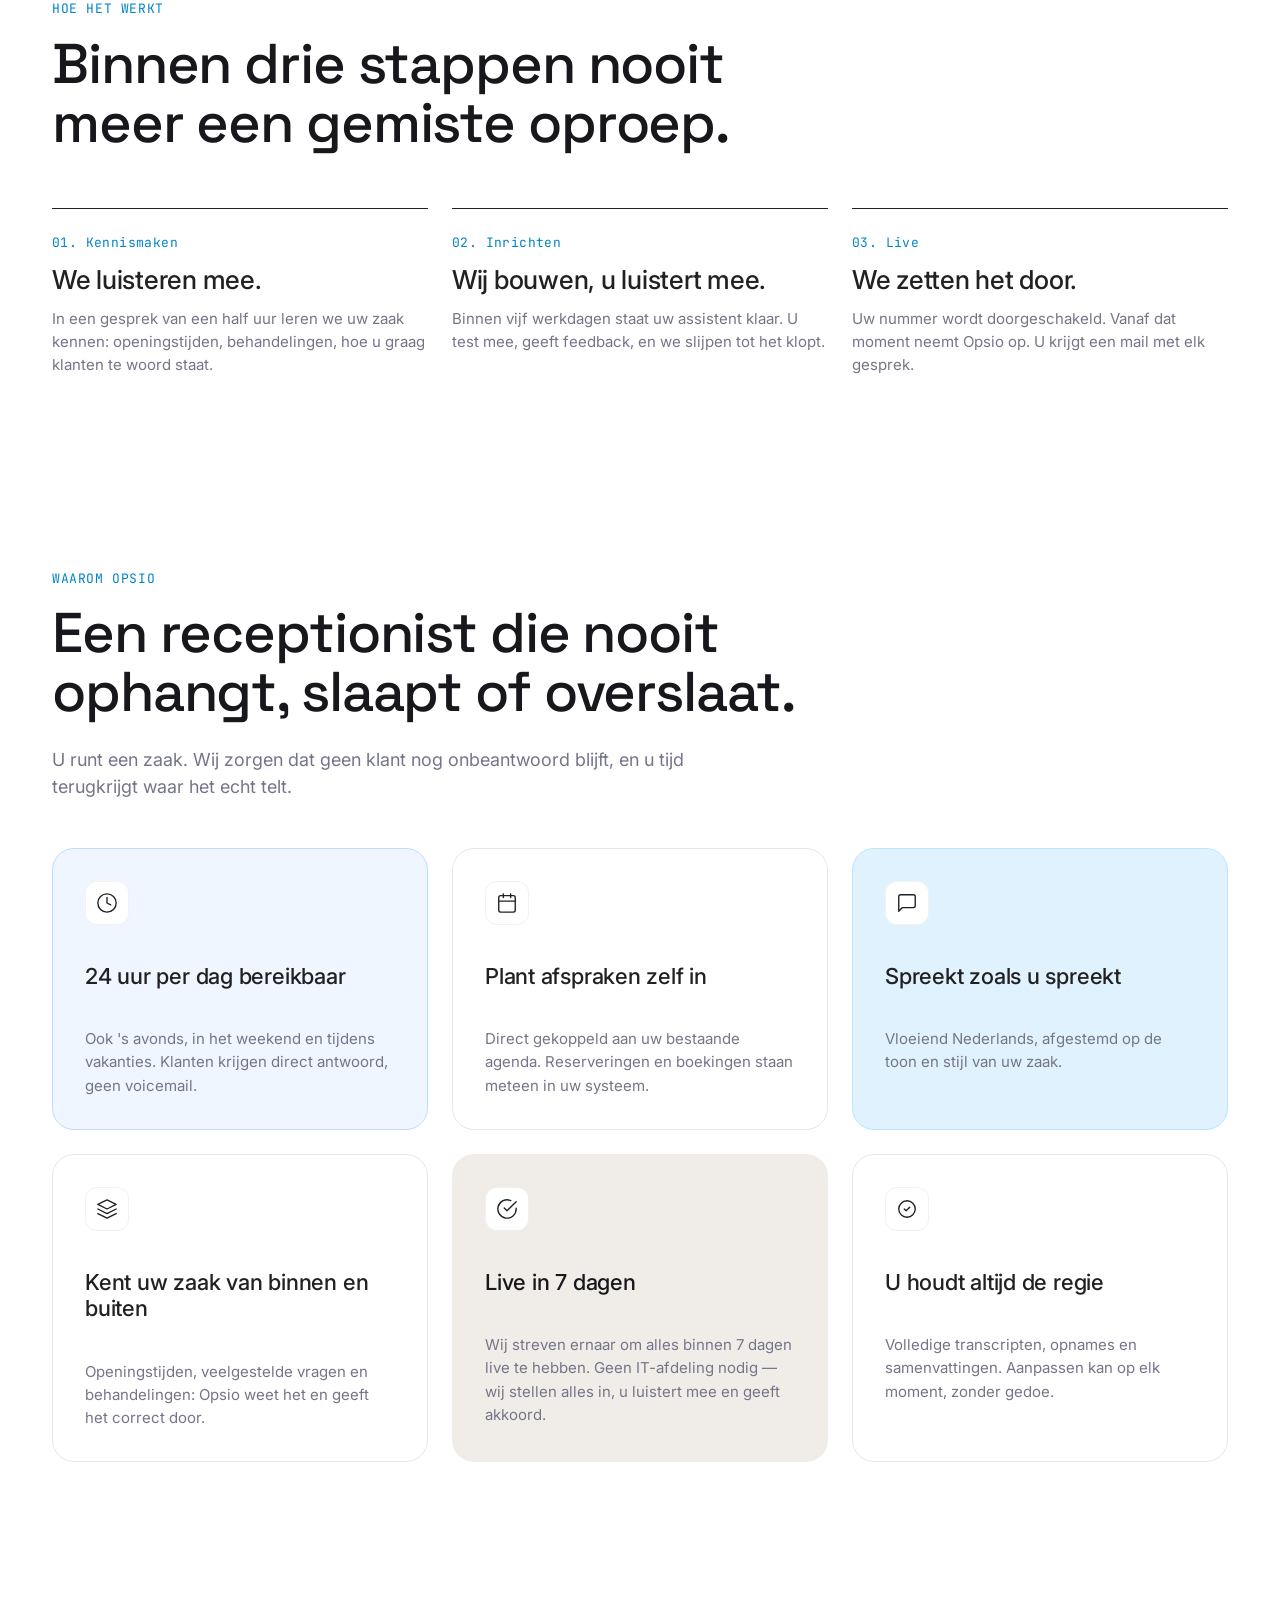
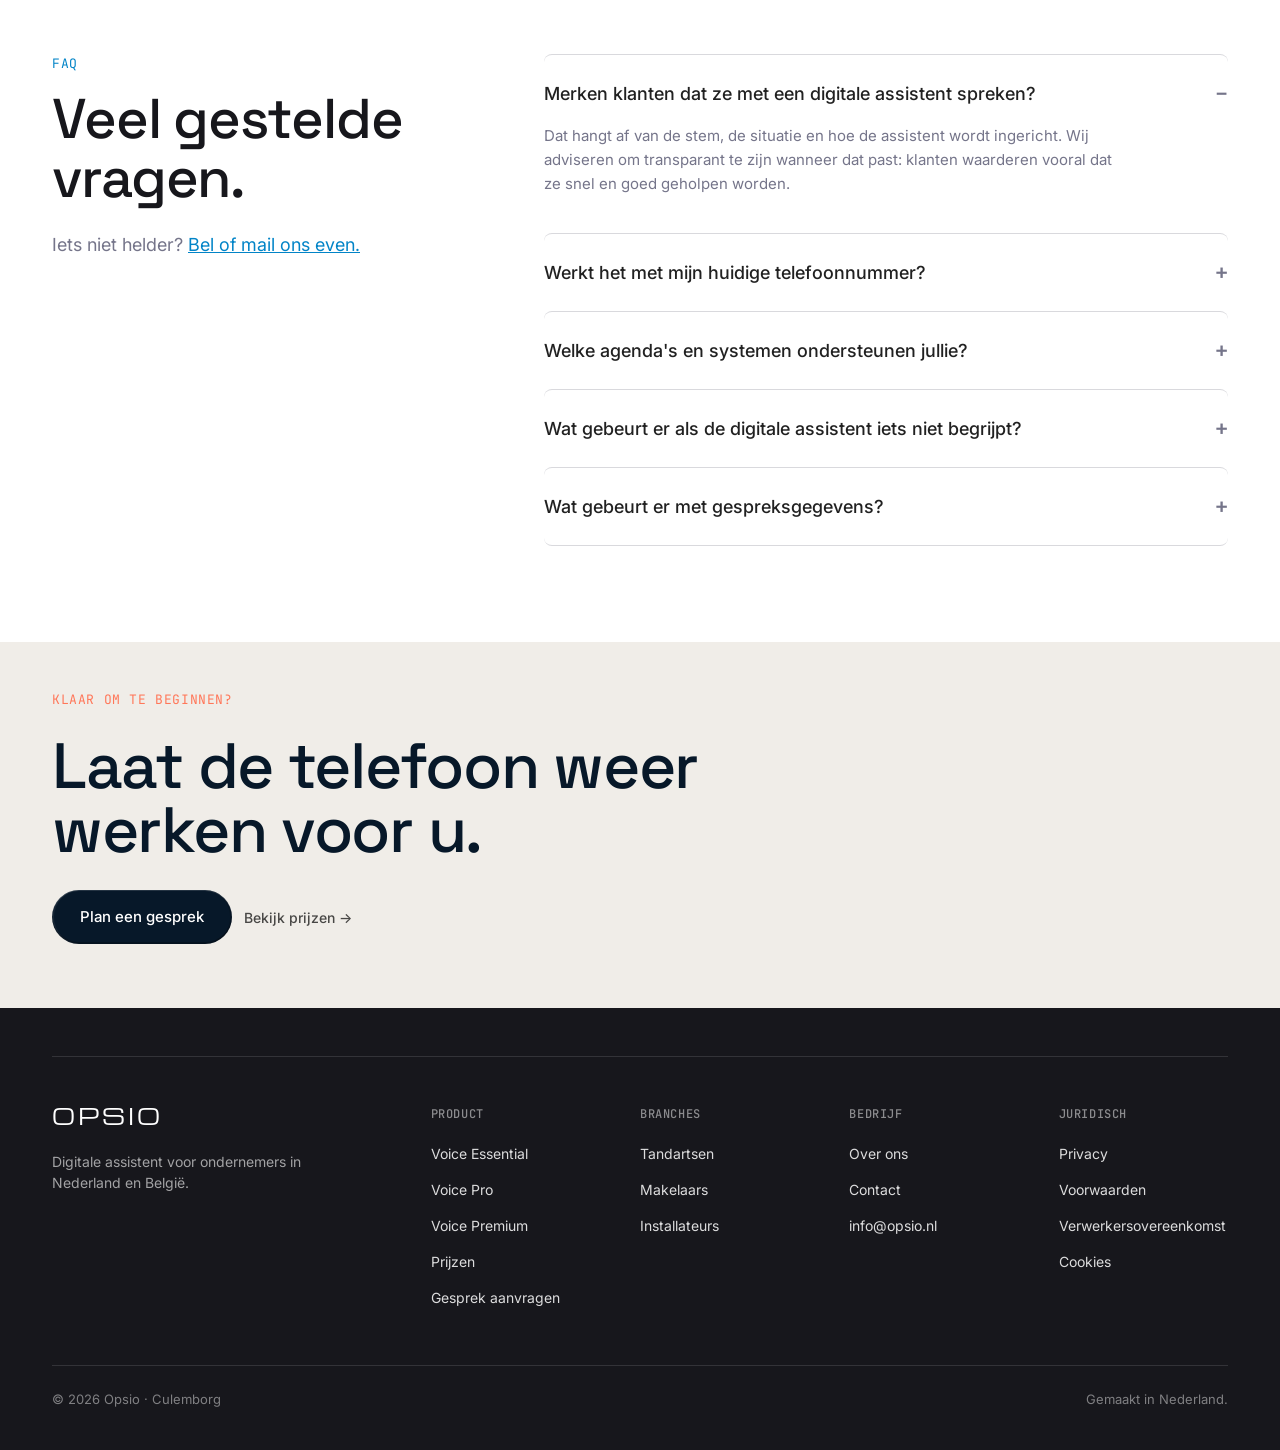
==== commit fd7d6f62: "Remove animate flag from process-flow canvas on index.html Aligns index.html with essential.html and" ====
--- a/index.html
+++ b/index.html
@@ -1202,7 +1202,6 @@
 <script>
 (function() {
   if (window.matchMedia('(prefers-reduced-motion: reduce)').matches) return;
-  var animate = !window.matchMedia('(max-width: 768px)').matches;
   var dpr = window.devicePixelRatio || 1;
   function setupHD(id) {
     var c = document.getElementById(id);
@@ -1367,10 +1366,7 @@
     }
 
   setupConn();
-  window.addEventListener('resize', function() {
-    setupConn();
-    if (!animate) draw(0);
-  });
+  window.addEventListener('resize', setupConn);
 
   var startTime = null;
   var processVisible = true;
@@ -1383,7 +1379,7 @@
   var drawFns = [drawIphone,drawHeadset,drawBubble,drawCalendar];
 
   function draw(ts) {
-    if (!processVisible) { if (animate) requestAnimationFrame(draw); return; }
+    if (!processVisible) { requestAnimationFrame(draw); return; }
     if (!startTime) startTime=ts;
     var elapsed=(ts-startTime)%CYCLE, t=ts/1000;
     var W=connCanvas.width/dpr, H=connCanvas.height/dpr;
@@ -1406,7 +1402,7 @@
     connCtx.clearRect(0,0,W,H);
     var centers=getIconCenters(['proc-c1','proc-c2','proc-c3','proc-c4'],connParent);
     if (!centers || !centers[0]) {
-      if (animate) requestAnimationFrame(draw);
+      requestAnimationFrame(draw);
       return;
     }
 
@@ -1456,15 +1452,10 @@
       }
     }
 
-    if (animate) requestAnimationFrame(draw);
-  }
-
-  if (animate) {
     requestAnimationFrame(draw);
-  } else {
-    startTime = -2900;
-    draw(0);
-  }
+  }
+
+  requestAnimationFrame(draw);
 })();
 </script>
 
